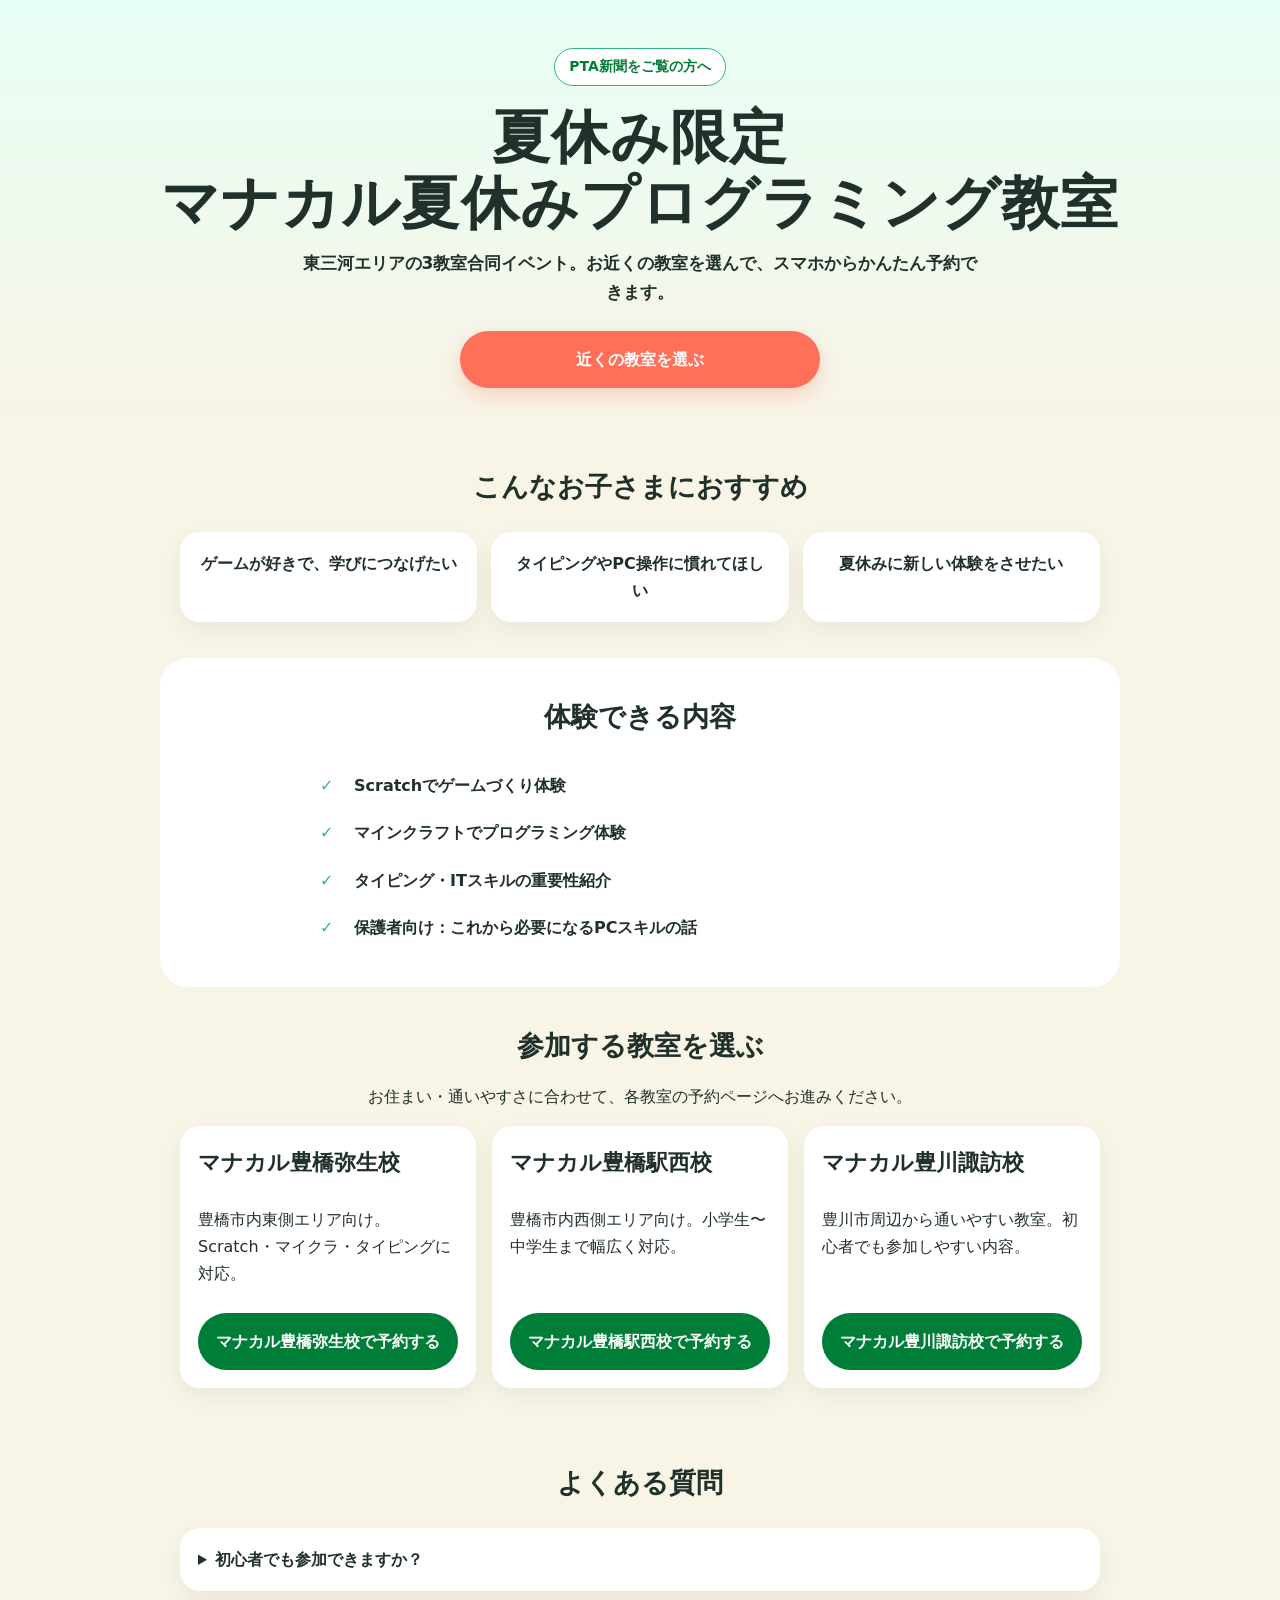
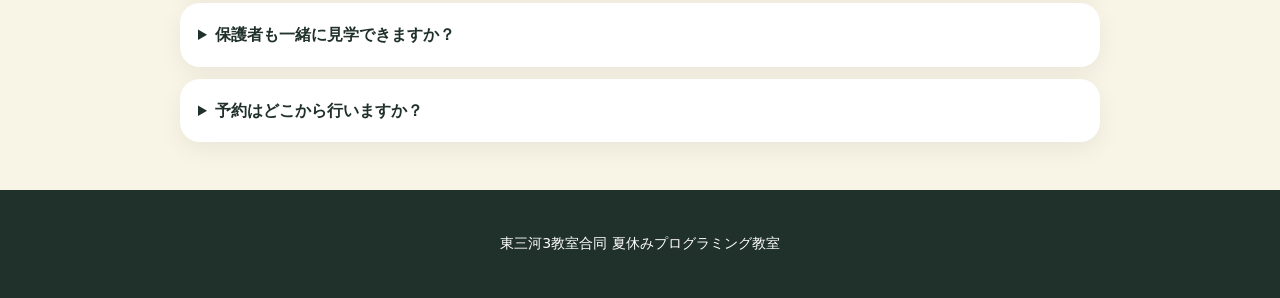
==== index.html @ 7ba41749 "Add files via upload" ====
<!DOCTYPE html>
<html lang="ja">
<head>
  <meta charset="UTF-8" />
  <meta name="viewport" content="width=device-width, initial-scale=1.0" />
  <title>マナカル夏休みプログラミング教室｜東三河3教室合同</title>
  <meta name="description" content="東三河3教室合同の夏休みプログラミング教室。Scratch、マイクラプログラミング、タイピングを親子で体験できます。" />
  <link rel="stylesheet" href="style.css" />
</head>
<body>
  <header class="hero">
    <div class="badge">PTA新聞をご覧の方へ</div>
    <h1>夏休み限定<br>マナカル夏休みプログラミング教室</h1>
    <p class="lead">東三河エリアの3教室合同イベント。お近くの教室を選んで、スマホからかんたん予約できます。</p>
    <a href="#schools" class="main-btn">近くの教室を選ぶ</a>
  </header>

  <main>
    <section class="section">
      <h2>こんなお子さまにおすすめ</h2>
      <div class="cards">
        <div class="card">ゲームが好きで、学びにつなげたい</div>
        <div class="card">タイピングやPC操作に慣れてほしい</div>
        <div class="card">夏休みに新しい体験をさせたい</div>
      </div>
    </section>

    <section class="section accent">
      <h2>体験できる内容</h2>
      <ul class="check-list">
        <li>Scratchでゲームづくり体験</li>
        <li>マインクラフトでプログラミング体験</li>
        <li>タイピング・ITスキルの重要性紹介</li>
        <li>保護者向け：これから必要になるPCスキルの話</li>
      </ul>
    </section>

    <section class="section" id="schools">
      <h2>参加する教室を選ぶ</h2>
      <p class="center">お住まい・通いやすさに合わせて、各教室の予約ページへお進みください。</p>

      <div class="school-list">
        <article class="school">
          <h3>マナカル豊橋弥生校</h3>
          <p>豊橋市内東側エリア向け。Scratch・マイクラ・タイピングに対応。</p>
          <a class="reserve-btn" href="#">マナカル豊橋弥生校で予約する</a>
        </article>

        <article class="school">
          <h3>マナカル豊橋駅西校</h3>
          <p>豊橋市内西側エリア向け。小学生〜中学生まで幅広く対応。</p>
          <a class="reserve-btn" href="#">マナカル豊橋駅西校で予約する</a>
        </article>

        <article class="school">
          <h3>マナカル豊川諏訪校</h3>
          <p>豊川市周辺から通いやすい教室。初心者でも参加しやすい内容。</p>
          <a class="reserve-btn" href="#">マナカル豊川諏訪校で予約する</a>
        </article>
      </div>
    </section>

    <section class="section">
      <h2>よくある質問</h2>
      <details>
        <summary>初心者でも参加できますか？</summary>
        <p>はい。初めてのお子さまでも楽しめる内容にしています。</p>
      </details>
      <details>
        <summary>保護者も一緒に見学できますか？</summary>
        <p>はい。保護者の方にも内容や学習方針をご確認いただけます。</p>
      </details>
      <details>
        <summary>予約はどこから行いますか？</summary>
        <p>上の教室一覧から、参加したい教室の予約ページへお進みください。</p>
      </details>
    </section>
  </main>

  <footer>
    <p>東三河3教室合同 夏休みプログラミング教室</p>
  </footer>
</body>
</html>
---- style.css ----
* {
  box-sizing: border-box;
}

body {
  margin: 0;
  font-family: system-ui, -apple-system, BlinkMacSystemFont, "Noto Sans JP", sans-serif;
  color: #20302b;
  background: #f8f4e6;
  line-height: 1.7;
}

.hero {
  padding: 48px 20px 40px;
  text-align: center;
  background: linear-gradient(180deg, #e7fff5 0%, #f8f4e6 100%);
}

.badge {
  display: inline-block;
  padding: 6px 14px;
  border-radius: 999px;
  background: #ffffff;
  border: 1px solid #38b48b;
  color: #007d37;
  font-weight: 700;
  font-size: 14px;
}

h1 {
  margin: 18px 0 12px;
  font-size: clamp(34px, 9vw, 58px);
  line-height: 1.15;
  letter-spacing: 0.02em;
}

.lead {
  max-width: 680px;
  margin: 0 auto 24px;
  font-size: 17px;
  font-weight: 600;
}

.main-btn,
.reserve-btn {
  display: inline-block;
  width: min(100%, 360px);
  padding: 15px 18px;
  border-radius: 999px;
  text-decoration: none;
  text-align: center;
  font-weight: 800;
}

.main-btn {
  background: #ff6f59;
  color: white;
  box-shadow: 0 8px 20px rgba(255, 111, 89, 0.25);
}

.section {
  padding: 36px 20px;
  max-width: 960px;
  margin: 0 auto;
}

.section h2 {
  text-align: center;
  font-size: 27px;
  margin: 0 0 22px;
}

.cards {
  display: grid;
  gap: 14px;
}

.card,
.school,
details {
  background: white;
  border-radius: 20px;
  padding: 18px;
  box-shadow: 0 8px 24px rgba(0, 0, 0, 0.06);
}

.card {
  font-weight: 700;
  text-align: center;
}

.accent {
  background: white;
  border-radius: 28px;
}

.check-list {
  list-style: none;
  padding: 0;
  margin: 0 auto;
  max-width: 640px;
}

.check-list li {
  padding: 10px 0 10px 34px;
  position: relative;
  font-weight: 700;
}

.check-list li::before {
  content: "✓";
  position: absolute;
  left: 0;
  color: #38b48b;
  font-weight: 900;
}

.center {
  text-align: center;
  margin-top: -8px;
}

.school-list {
  display: grid;
  gap: 16px;
}

.school h3 {
  margin: 0 0 8px;
  font-size: 22px;
}

.reserve-btn {
  margin-top: 10px;
  background: #007d37;
  color: white;
}

details {
  margin-bottom: 12px;
}

summary {
  font-weight: 800;
  cursor: pointer;
}

footer {
  padding: 28px 20px;
  text-align: center;
  background: #20302b;
  color: white;
  font-size: 14px;
}

@media (min-width: 760px) {
  .cards,
  .school-list {
    grid-template-columns: repeat(3, 1fr);
  }

  .school {
    display: flex;
    flex-direction: column;
  }

  .school p {
    flex: 1;
  }
}
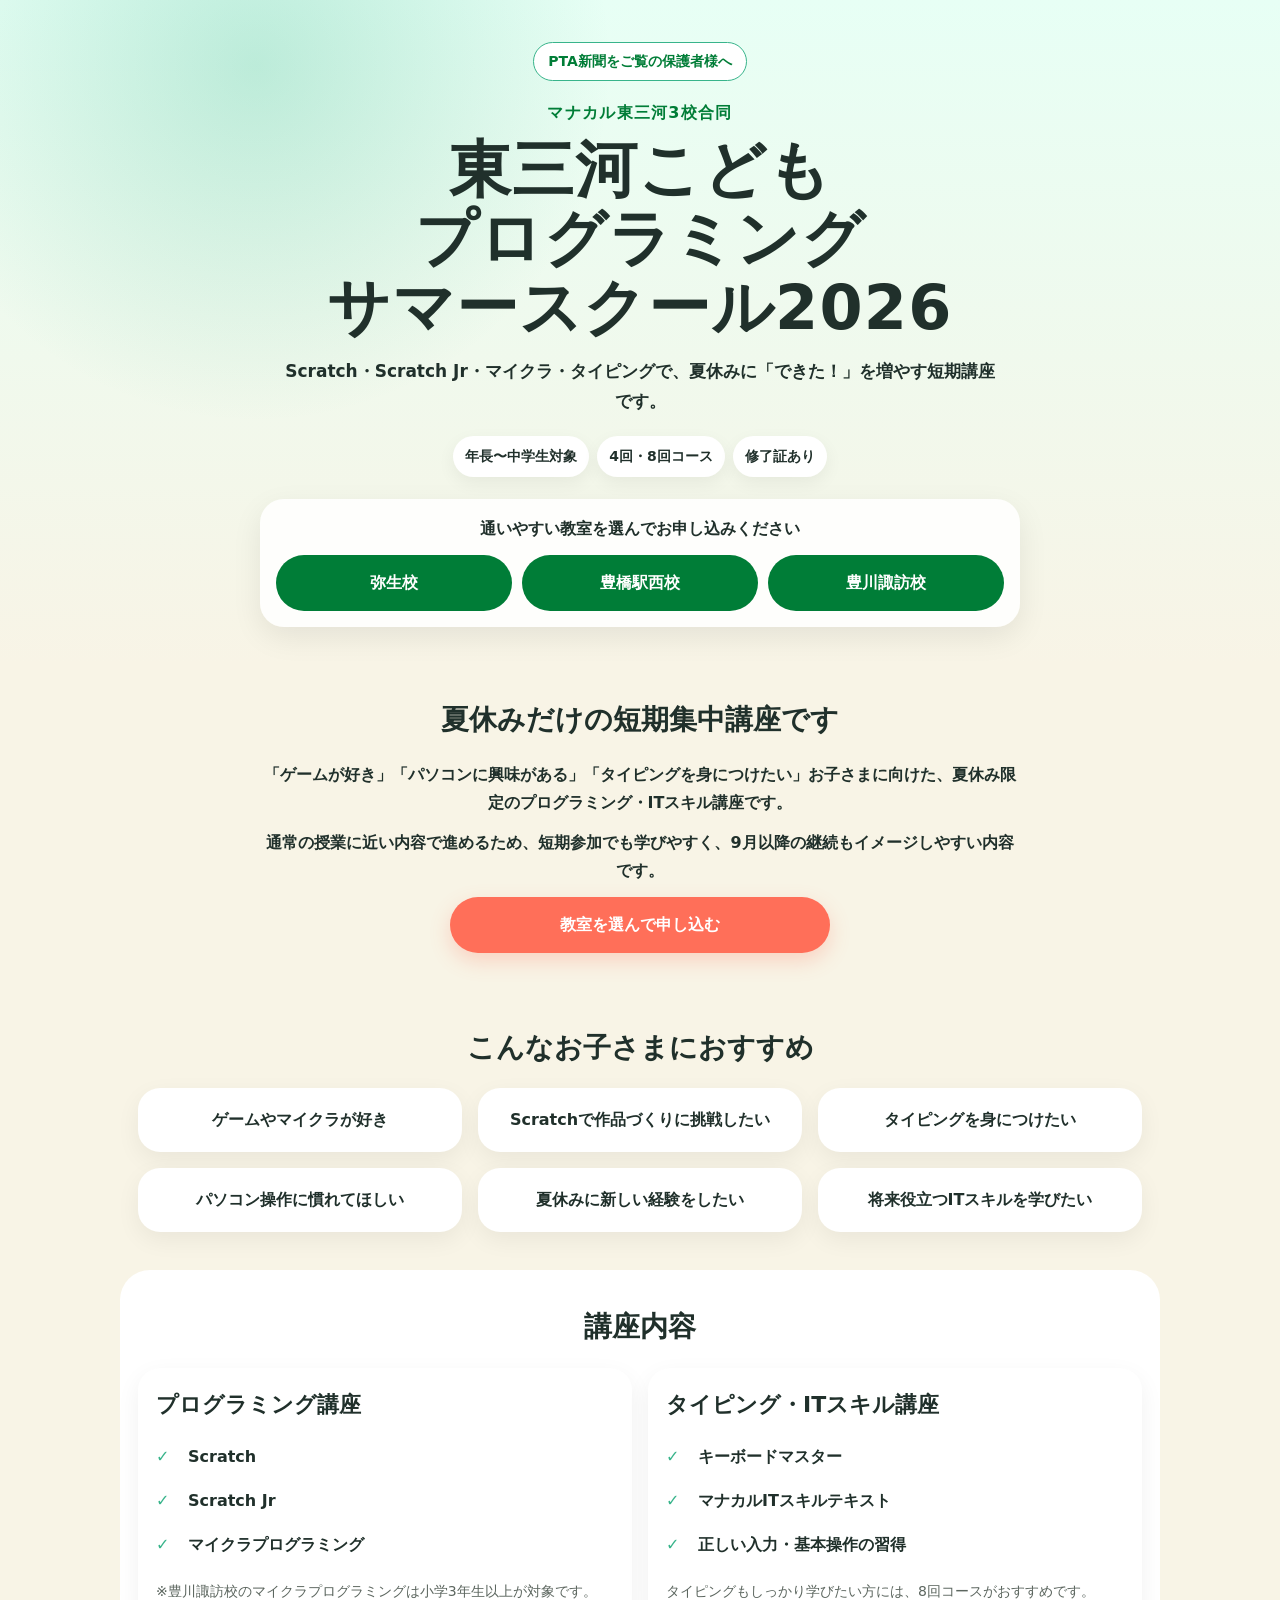
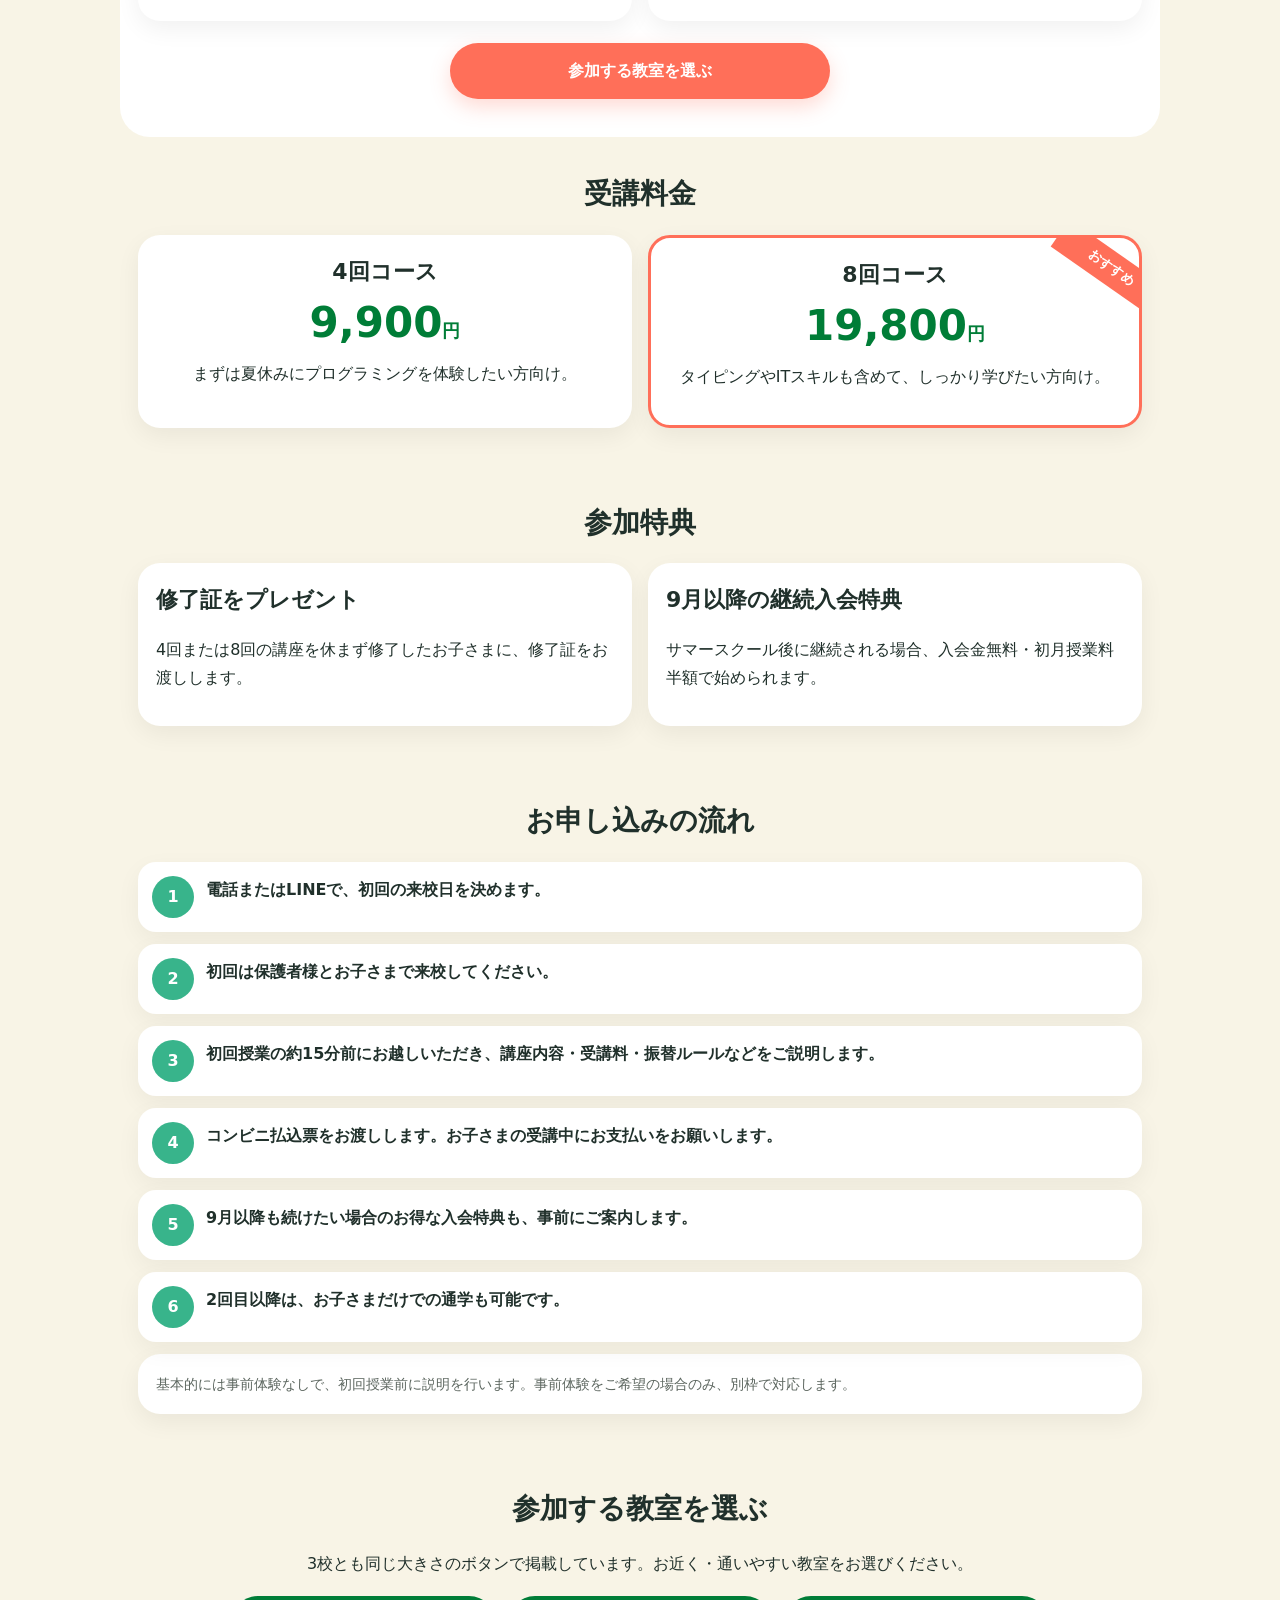
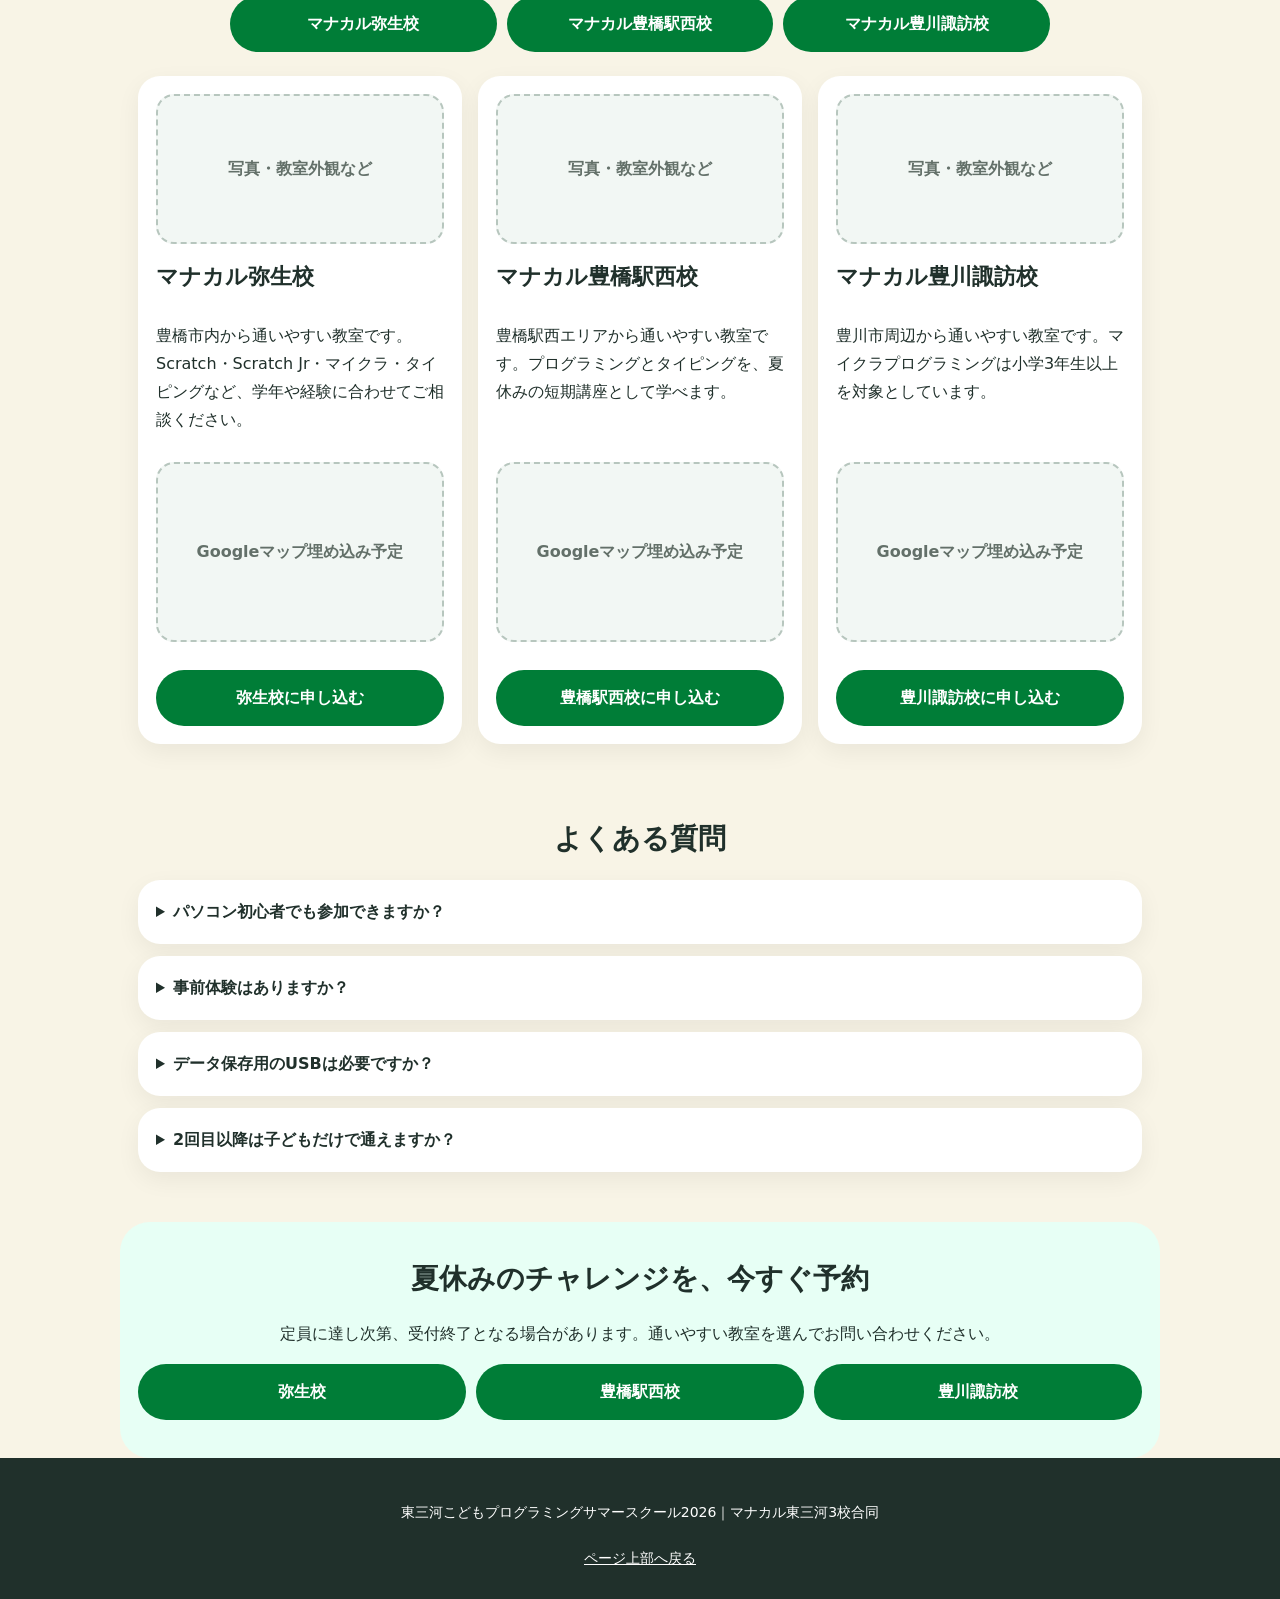
==== commit d698f045: "Add files via upload" ====
--- a/index.html
+++ b/index.html
@@ -3,82 +3,194 @@
 <head>
   <meta charset="UTF-8" />
   <meta name="viewport" content="width=device-width, initial-scale=1.0" />
-  <title>マナカル夏休みプログラミング教室｜東三河3教室合同</title>
-  <meta name="description" content="東三河3教室合同の夏休みプログラミング教室。Scratch、マイクラプログラミング、タイピングを親子で体験できます。" />
+  <title>東三河こどもプログラミングサマースクール2026｜マナカル3校合同</title>
+  <meta name="description" content="マナカル東三河3校合同の夏休み限定講座。Scratch、Scratch Jr、マイクラプログラミング、タイピング・ITスキルを学べます。4回9,900円、8回19,800円。" />
   <link rel="stylesheet" href="style.css" />
 </head>
 <body>
-  <header class="hero">
-    <div class="badge">PTA新聞をご覧の方へ</div>
-    <h1>夏休み限定<br>マナカル夏休みプログラミング教室</h1>
-    <p class="lead">東三河エリアの3教室合同イベント。お近くの教室を選んで、スマホからかんたん予約できます。</p>
-    <a href="#schools" class="main-btn">近くの教室を選ぶ</a>
+  <header class="hero" id="top">
+    <div class="badge">PTA新聞をご覧の保護者様へ</div>
+    <p class="eyebrow">マナカル東三河3校合同</p>
+    <h1>東三河こども<br>プログラミング<br>サマースクール2026</h1>
+    <p class="lead">Scratch・Scratch Jr・マイクラ・タイピングで、夏休みに「できた！」を増やす短期講座です。</p>
+    <div class="hero-points">
+      <span>年長〜中学生対象</span>
+      <span>4回・8回コース</span>
+      <span>修了証あり</span>
+    </div>
+
+    <div class="cta-box">
+      <p class="cta-title">通いやすい教室を選んでお申し込みください</p>
+      <div class="quick-links" aria-label="教室選択">
+        <a href="#yayoi">弥生校</a>
+        <a href="#ekinishi">豊橋駅西校</a>
+        <a href="#toyokawa">豊川諏訪校</a>
+      </div>
+    </div>
   </header>
 
   <main>
+    <section class="section intro">
+      <h2>夏休みだけの短期集中講座です</h2>
+      <p>「ゲームが好き」「パソコンに興味がある」「タイピングを身につけたい」お子さまに向けた、夏休み限定のプログラミング・ITスキル講座です。</p>
+      <p>通常の授業に近い内容で進めるため、短期参加でも学びやすく、9月以降の継続もイメージしやすい内容です。</p>
+      <a href="#schools" class="main-btn">教室を選んで申し込む</a>
+    </section>
+
     <section class="section">
       <h2>こんなお子さまにおすすめ</h2>
       <div class="cards">
-        <div class="card">ゲームが好きで、学びにつなげたい</div>
-        <div class="card">タイピングやPC操作に慣れてほしい</div>
-        <div class="card">夏休みに新しい体験をさせたい</div>
+        <div class="card">ゲームやマイクラが好き</div>
+        <div class="card">Scratchで作品づくりに挑戦したい</div>
+        <div class="card">タイピングを身につけたい</div>
+        <div class="card">パソコン操作に慣れてほしい</div>
+        <div class="card">夏休みに新しい経験をしたい</div>
+        <div class="card">将来役立つITスキルを学びたい</div>
       </div>
     </section>
 
     <section class="section accent">
-      <h2>体験できる内容</h2>
-      <ul class="check-list">
-        <li>Scratchでゲームづくり体験</li>
-        <li>マインクラフトでプログラミング体験</li>
-        <li>タイピング・ITスキルの重要性紹介</li>
-        <li>保護者向け：これから必要になるPCスキルの話</li>
-      </ul>
+      <h2>講座内容</h2>
+      <div class="course-grid">
+        <article class="course">
+          <h3>プログラミング講座</h3>
+          <ul class="check-list">
+            <li>Scratch</li>
+            <li>Scratch Jr</li>
+            <li>マイクラプログラミング</li>
+          </ul>
+          <p class="note">※豊川諏訪校のマイクラプログラミングは小学3年生以上が対象です。</p>
+        </article>
+        <article class="course">
+          <h3>タイピング・ITスキル講座</h3>
+          <ul class="check-list">
+            <li>キーボードマスター</li>
+            <li>マナカルITスキルテキスト</li>
+            <li>正しい入力・基本操作の習得</li>
+          </ul>
+          <p class="note">タイピングもしっかり学びたい方には、8回コースがおすすめです。</p>
+        </article>
+      </div>
+      <div class="center-action">
+        <a href="#schools" class="main-btn">参加する教室を選ぶ</a>
+      </div>
+    </section>
+
+    <section class="section">
+      <h2>受講料金</h2>
+      <div class="price-grid">
+        <article class="price-card">
+          <h3>4回コース</h3>
+          <p class="price">9,900<span>円</span></p>
+          <p>まずは夏休みにプログラミングを体験したい方向け。</p>
+        </article>
+        <article class="price-card recommended">
+          <div class="ribbon">おすすめ</div>
+          <h3>8回コース</h3>
+          <p class="price">19,800<span>円</span></p>
+          <p>タイピングやITスキルも含めて、しっかり学びたい方向け。</p>
+        </article>
+      </div>
+    </section>
+
+    <section class="section benefit">
+      <h2>参加特典</h2>
+      <div class="benefit-list">
+        <article>
+          <h3>修了証をプレゼント</h3>
+          <p>4回または8回の講座を休まず修了したお子さまに、修了証をお渡しします。</p>
+        </article>
+        <article>
+          <h3>9月以降の継続入会特典</h3>
+          <p>サマースクール後に継続される場合、入会金無料・初月授業料半額で始められます。</p>
+        </article>
+      </div>
+    </section>
+
+    <section class="section flow">
+      <h2>お申し込みの流れ</h2>
+      <ol class="flow-list">
+        <li><span>1</span><p>電話またはLINEで、初回の来校日を決めます。</p></li>
+        <li><span>2</span><p>初回は保護者様とお子さまで来校してください。</p></li>
+        <li><span>3</span><p>初回授業の約15分前にお越しいただき、講座内容・受講料・振替ルールなどをご説明します。</p></li>
+        <li><span>4</span><p>コンビニ払込票をお渡しします。お子さまの受講中にお支払いをお願いします。</p></li>
+        <li><span>5</span><p>9月以降も続けたい場合のお得な入会特典も、事前にご案内します。</p></li>
+        <li><span>6</span><p>2回目以降は、お子さまだけでの通学も可能です。</p></li>
+      </ol>
+      <p class="note box-note">基本的には事前体験なしで、初回授業前に説明を行います。事前体験をご希望の場合のみ、別枠で対応します。</p>
     </section>
 
     <section class="section" id="schools">
       <h2>参加する教室を選ぶ</h2>
-      <p class="center">お住まい・通いやすさに合わせて、各教室の予約ページへお進みください。</p>
+      <p class="center">3校とも同じ大きさのボタンで掲載しています。お近く・通いやすい教室をお選びください。</p>
+
+      <div class="school-nav">
+        <a href="#yayoi">マナカル弥生校</a>
+        <a href="#ekinishi">マナカル豊橋駅西校</a>
+        <a href="#toyokawa">マナカル豊川諏訪校</a>
+      </div>
 
       <div class="school-list">
-        <article class="school">
-          <h3>マナカル豊橋弥生校</h3>
-          <p>豊橋市内東側エリア向け。Scratch・マイクラ・タイピングに対応。</p>
-          <a class="reserve-btn" href="#">マナカル豊橋弥生校で予約する</a>
+        <article class="school" id="yayoi">
+          <div class="school-photo">写真・教室外観など</div>
+          <h3>マナカル弥生校</h3>
+          <p>豊橋市内から通いやすい教室です。Scratch・Scratch Jr・マイクラ・タイピングなど、学年や経験に合わせてご相談ください。</p>
+          <div class="map-placeholder">Googleマップ埋め込み予定</div>
+          <a class="reserve-btn" href="#">弥生校に申し込む</a>
         </article>
 
-        <article class="school">
+        <article class="school" id="ekinishi">
+          <div class="school-photo">写真・教室外観など</div>
           <h3>マナカル豊橋駅西校</h3>
-          <p>豊橋市内西側エリア向け。小学生〜中学生まで幅広く対応。</p>
-          <a class="reserve-btn" href="#">マナカル豊橋駅西校で予約する</a>
+          <p>豊橋駅西エリアから通いやすい教室です。プログラミングとタイピングを、夏休みの短期講座として学べます。</p>
+          <div class="map-placeholder">Googleマップ埋め込み予定</div>
+          <a class="reserve-btn" href="#">豊橋駅西校に申し込む</a>
         </article>
 
-        <article class="school">
+        <article class="school" id="toyokawa">
+          <div class="school-photo">写真・教室外観など</div>
           <h3>マナカル豊川諏訪校</h3>
-          <p>豊川市周辺から通いやすい教室。初心者でも参加しやすい内容。</p>
-          <a class="reserve-btn" href="#">マナカル豊川諏訪校で予約する</a>
+          <p>豊川市周辺から通いやすい教室です。マイクラプログラミングは小学3年生以上を対象としています。</p>
+          <div class="map-placeholder">Googleマップ埋め込み予定</div>
+          <a class="reserve-btn" href="#">豊川諏訪校に申し込む</a>
         </article>
       </div>
     </section>
 
-    <section class="section">
+    <section class="section faq">
       <h2>よくある質問</h2>
       <details>
-        <summary>初心者でも参加できますか？</summary>
-        <p>はい。初めてのお子さまでも楽しめる内容にしています。</p>
+        <summary>パソコン初心者でも参加できますか？</summary>
+        <p>はい。初めてのお子さまでも、年齢や経験に合わせて進めます。</p>
       </details>
       <details>
-        <summary>保護者も一緒に見学できますか？</summary>
-        <p>はい。保護者の方にも内容や学習方針をご確認いただけます。</p>
+        <summary>事前体験はありますか？</summary>
+        <p>基本的には事前体験なしで、初回授業前に保護者様へ内容をご説明します。事前体験をご希望の場合は、各教室へご相談ください。</p>
       </details>
       <details>
-        <summary>予約はどこから行いますか？</summary>
-        <p>上の教室一覧から、参加したい教室の予約ページへお進みください。</p>
+        <summary>データ保存用のUSBは必要ですか？</summary>
+        <p>サマースクール中は教室のクラウドにデータを保存するため、USBのご用意は不要です。正式入会後はUSBをご用意いただきます。</p>
       </details>
+      <details>
+        <summary>2回目以降は子どもだけで通えますか？</summary>
+        <p>はい。初回説明後、2回目以降はお子さまだけでの通学も可能です。</p>
+      </details>
+    </section>
+
+    <section class="section final-cta">
+      <h2>夏休みのチャレンジを、今すぐ予約</h2>
+      <p>定員に達し次第、受付終了となる場合があります。通いやすい教室を選んでお問い合わせください。</p>
+      <div class="quick-links">
+        <a href="#yayoi">弥生校</a>
+        <a href="#ekinishi">豊橋駅西校</a>
+        <a href="#toyokawa">豊川諏訪校</a>
+      </div>
     </section>
   </main>
 
   <footer>
-    <p>東三河3教室合同 夏休みプログラミング教室</p>
+    <p>東三河こどもプログラミングサマースクール2026｜マナカル東三河3校合同</p>
+    <a href="#top">ページ上部へ戻る</a>
   </footer>
 </body>
 </html>
--- a/style.css
+++ b/style.css
@@ -1,5 +1,9 @@
 * {
   box-sizing: border-box;
+}
+
+html {
+  scroll-behavior: smooth;
 }
 
 body {
@@ -7,13 +11,19 @@
   font-family: system-ui, -apple-system, BlinkMacSystemFont, "Noto Sans JP", sans-serif;
   color: #20302b;
   background: #f8f4e6;
-  line-height: 1.7;
+  line-height: 1.75;
+}
+
+a {
+  color: inherit;
 }
 
 .hero {
-  padding: 48px 20px 40px;
-  text-align: center;
-  background: linear-gradient(180deg, #e7fff5 0%, #f8f4e6 100%);
+  padding: 42px 18px 36px;
+  text-align: center;
+  background:
+    radial-gradient(circle at 20% 10%, rgba(56,180,139,.25), transparent 30%),
+    linear-gradient(180deg, #e7fff5 0%, #f8f4e6 100%);
 }
 
 .badge {
@@ -23,88 +33,174 @@
   background: #ffffff;
   border: 1px solid #38b48b;
   color: #007d37;
+  font-weight: 800;
+  font-size: 14px;
+}
+
+.eyebrow {
+  margin: 18px 0 6px;
+  color: #007d37;
+  font-weight: 800;
+  letter-spacing: .08em;
+}
+
+h1 {
+  margin: 8px 0 14px;
+  font-size: clamp(34px, 9vw, 62px);
+  line-height: 1.12;
+  letter-spacing: 0.02em;
+}
+
+.lead {
+  max-width: 720px;
+  margin: 0 auto 20px;
+  font-size: 17px;
   font-weight: 700;
+}
+
+.hero-points {
+  display: flex;
+  gap: 8px;
+  justify-content: center;
+  flex-wrap: wrap;
+  margin: 18px auto 22px;
+}
+
+.hero-points span {
+  background: #fff;
+  border-radius: 999px;
+  padding: 8px 12px;
+  font-weight: 800;
   font-size: 14px;
-}
-
-h1 {
-  margin: 18px 0 12px;
-  font-size: clamp(34px, 9vw, 58px);
-  line-height: 1.15;
-  letter-spacing: 0.02em;
-}
-
-.lead {
-  max-width: 680px;
-  margin: 0 auto 24px;
-  font-size: 17px;
-  font-weight: 600;
-}
-
+  box-shadow: 0 6px 18px rgba(0,0,0,.06);
+}
+
+.cta-box {
+  max-width: 760px;
+  margin: 0 auto;
+  padding: 16px;
+  background: rgba(255,255,255,.88);
+  border-radius: 24px;
+  box-shadow: 0 10px 30px rgba(0,0,0,.08);
+}
+
+.cta-title {
+  margin: 0 0 12px;
+  font-weight: 900;
+}
+
+.quick-links,
+.school-nav {
+  display: grid;
+  gap: 10px;
+  grid-template-columns: 1fr;
+}
+
+.quick-links a,
+.school-nav a,
 .main-btn,
 .reserve-btn {
   display: inline-block;
-  width: min(100%, 360px);
-  padding: 15px 18px;
+  padding: 14px 16px;
   border-radius: 999px;
   text-decoration: none;
   text-align: center;
-  font-weight: 800;
+  font-weight: 900;
+}
+
+.quick-links a,
+.school-nav a {
+  background: #007d37;
+  color: white;
 }
 
 .main-btn {
+  width: min(100%, 380px);
   background: #ff6f59;
   color: white;
   box-shadow: 0 8px 20px rgba(255, 111, 89, 0.25);
 }
 
+.reserve-btn {
+  width: 100%;
+  margin-top: 14px;
+  background: #007d37;
+  color: white;
+}
+
 .section {
-  padding: 36px 20px;
-  max-width: 960px;
+  padding: 38px 18px;
+  max-width: 1040px;
   margin: 0 auto;
 }
 
 .section h2 {
   text-align: center;
-  font-size: 27px;
+  font-size: 28px;
+  line-height: 1.35;
   margin: 0 0 22px;
 }
 
-.cards {
-  display: grid;
-  gap: 14px;
+.intro {
+  text-align: center;
+}
+
+.intro p {
+  max-width: 760px;
+  margin: 0 auto 12px;
+  font-weight: 600;
+}
+
+.cards,
+.course-grid,
+.price-grid,
+.benefit-list,
+.school-list {
+  display: grid;
+  gap: 16px;
 }
 
 .card,
+.course,
+.price-card,
+.benefit-list article,
 .school,
-details {
+details,
+.box-note {
   background: white;
-  border-radius: 20px;
+  border-radius: 22px;
   padding: 18px;
   box-shadow: 0 8px 24px rgba(0, 0, 0, 0.06);
 }
 
 .card {
-  font-weight: 700;
+  font-weight: 800;
   text-align: center;
 }
 
 .accent {
   background: white;
-  border-radius: 28px;
+  border-radius: 30px;
+}
+
+.course h3,
+.price-card h3,
+.benefit-list h3,
+.school h3 {
+  margin: 0 0 10px;
+  font-size: 22px;
 }
 
 .check-list {
   list-style: none;
   padding: 0;
-  margin: 0 auto;
-  max-width: 640px;
+  margin: 0;
 }
 
 .check-list li {
-  padding: 10px 0 10px 34px;
+  padding: 8px 0 8px 32px;
   position: relative;
-  font-weight: 700;
+  font-weight: 800;
 }
 
 .check-list li::before {
@@ -115,25 +211,116 @@
   font-weight: 900;
 }
 
-.center {
-  text-align: center;
-  margin-top: -8px;
-}
-
-.school-list {
-  display: grid;
-  gap: 16px;
-}
-
-.school h3 {
-  margin: 0 0 8px;
-  font-size: 22px;
-}
-
-.reserve-btn {
-  margin-top: 10px;
-  background: #007d37;
-  color: white;
+.note {
+  color: #5c665f;
+  font-size: 14px;
+  margin: 12px 0 0;
+}
+
+.center,
+.center-action {
+  text-align: center;
+}
+
+.center-action {
+  margin-top: 22px;
+}
+
+.price-card {
+  text-align: center;
+  position: relative;
+  overflow: hidden;
+}
+
+.price {
+  margin: 8px 0;
+  color: #007d37;
+  font-size: 42px;
+  font-weight: 900;
+  line-height: 1;
+}
+
+.price span {
+  font-size: 18px;
+}
+
+.recommended {
+  border: 3px solid #ff6f59;
+}
+
+.ribbon {
+  position: absolute;
+  top: 14px;
+  right: -34px;
+  transform: rotate(35deg);
+  background: #ff6f59;
+  color: white;
+  font-weight: 900;
+  padding: 5px 36px;
+  font-size: 13px;
+}
+
+.flow-list {
+  list-style: none;
+  margin: 0;
+  padding: 0;
+  display: grid;
+  gap: 12px;
+}
+
+.flow-list li {
+  display: grid;
+  grid-template-columns: 42px 1fr;
+  gap: 12px;
+  align-items: start;
+  background: #fff;
+  border-radius: 18px;
+  padding: 14px;
+  box-shadow: 0 8px 24px rgba(0, 0, 0, 0.05);
+}
+
+.flow-list span {
+  display: grid;
+  place-items: center;
+  width: 42px;
+  height: 42px;
+  border-radius: 50%;
+  background: #38b48b;
+  color: white;
+  font-weight: 900;
+}
+
+.flow-list p {
+  margin: 0;
+  font-weight: 700;
+}
+
+.school-nav {
+  margin: 18px auto 24px;
+  max-width: 820px;
+}
+
+.school {
+  scroll-margin-top: 16px;
+}
+
+.school-photo,
+.map-placeholder {
+  display: grid;
+  place-items: center;
+  min-height: 150px;
+  border: 2px dashed #b7c6be;
+  border-radius: 18px;
+  background: #f2f7f4;
+  color: #637069;
+  font-weight: 800;
+  text-align: center;
+  margin-bottom: 14px;
+}
+
+.map-placeholder {
+  min-height: 180px;
+  margin-top: 12px;
 }
 
 details {
@@ -141,8 +328,14 @@
 }
 
 summary {
-  font-weight: 800;
+  font-weight: 900;
   cursor: pointer;
+}
+
+.final-cta {
+  text-align: center;
+  background: #e7fff5;
+  border-radius: 30px;
 }
 
 footer {
@@ -153,8 +346,28 @@
   font-size: 14px;
 }
 
-@media (min-width: 760px) {
-  .cards,
+footer a {
+  display: inline-block;
+  margin-top: 8px;
+  color: #fff;
+}
+
+@media (min-width: 720px) {
+  .quick-links,
+  .school-nav {
+    grid-template-columns: repeat(3, 1fr);
+  }
+
+  .cards {
+    grid-template-columns: repeat(3, 1fr);
+  }
+
+  .course-grid,
+  .price-grid,
+  .benefit-list {
+    grid-template-columns: repeat(2, 1fr);
+  }
+
   .school-list {
     grid-template-columns: repeat(3, 1fr);
   }
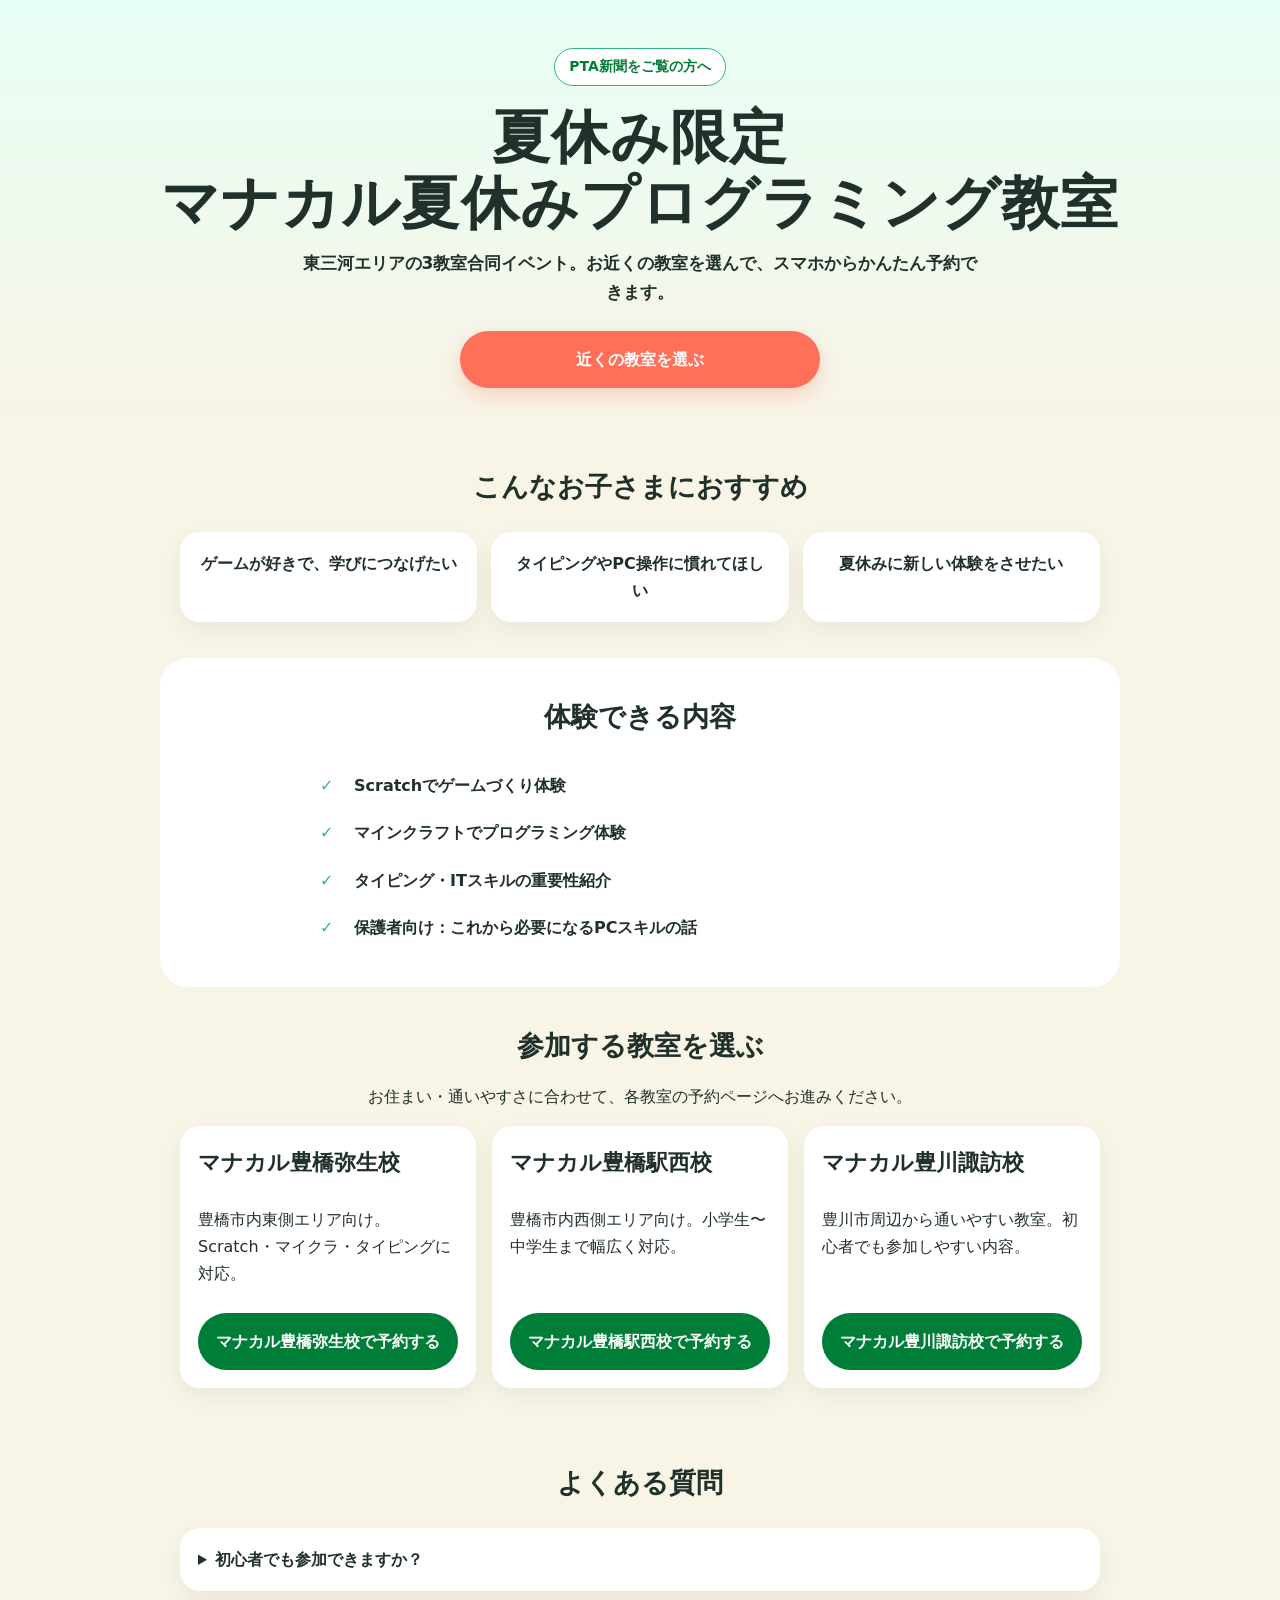
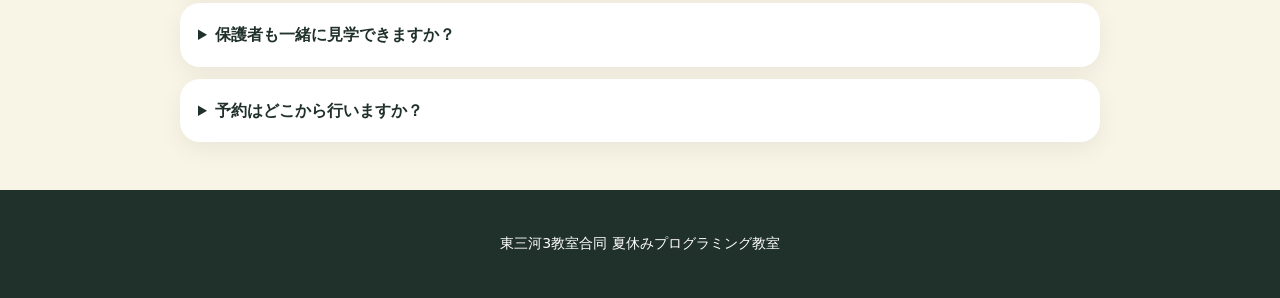
==== commit b10f2c92: "base_page" ====
--- a/index.html
+++ b/index.html
@@ -3,194 +3,82 @@
 <head>
   <meta charset="UTF-8" />
   <meta name="viewport" content="width=device-width, initial-scale=1.0" />
-  <title>東三河こどもプログラミングサマースクール2026｜マナカル3校合同</title>
-  <meta name="description" content="マナカル東三河3校合同の夏休み限定講座。Scratch、Scratch Jr、マイクラプログラミング、タイピング・ITスキルを学べます。4回9,900円、8回19,800円。" />
+  <title>マナカル夏休みプログラミング教室｜東三河3教室合同</title>
+  <meta name="description" content="東三河3教室合同の夏休みプログラミング教室。Scratch、マイクラプログラミング、タイピングを親子で体験できます。" />
   <link rel="stylesheet" href="style.css" />
 </head>
 <body>
-  <header class="hero" id="top">
-    <div class="badge">PTA新聞をご覧の保護者様へ</div>
-    <p class="eyebrow">マナカル東三河3校合同</p>
-    <h1>東三河こども<br>プログラミング<br>サマースクール2026</h1>
-    <p class="lead">Scratch・Scratch Jr・マイクラ・タイピングで、夏休みに「できた！」を増やす短期講座です。</p>
-    <div class="hero-points">
-      <span>年長〜中学生対象</span>
-      <span>4回・8回コース</span>
-      <span>修了証あり</span>
-    </div>
-
-    <div class="cta-box">
-      <p class="cta-title">通いやすい教室を選んでお申し込みください</p>
-      <div class="quick-links" aria-label="教室選択">
-        <a href="#yayoi">弥生校</a>
-        <a href="#ekinishi">豊橋駅西校</a>
-        <a href="#toyokawa">豊川諏訪校</a>
-      </div>
-    </div>
+  <header class="hero">
+    <div class="badge">PTA新聞をご覧の方へ</div>
+    <h1>夏休み限定<br>マナカル夏休みプログラミング教室</h1>
+    <p class="lead">東三河エリアの3教室合同イベント。お近くの教室を選んで、スマホからかんたん予約できます。</p>
+    <a href="#schools" class="main-btn">近くの教室を選ぶ</a>
   </header>
 
   <main>
-    <section class="section intro">
-      <h2>夏休みだけの短期集中講座です</h2>
-      <p>「ゲームが好き」「パソコンに興味がある」「タイピングを身につけたい」お子さまに向けた、夏休み限定のプログラミング・ITスキル講座です。</p>
-      <p>通常の授業に近い内容で進めるため、短期参加でも学びやすく、9月以降の継続もイメージしやすい内容です。</p>
-      <a href="#schools" class="main-btn">教室を選んで申し込む</a>
-    </section>
-
     <section class="section">
       <h2>こんなお子さまにおすすめ</h2>
       <div class="cards">
-        <div class="card">ゲームやマイクラが好き</div>
-        <div class="card">Scratchで作品づくりに挑戦したい</div>
-        <div class="card">タイピングを身につけたい</div>
-        <div class="card">パソコン操作に慣れてほしい</div>
-        <div class="card">夏休みに新しい経験をしたい</div>
-        <div class="card">将来役立つITスキルを学びたい</div>
+        <div class="card">ゲームが好きで、学びにつなげたい</div>
+        <div class="card">タイピングやPC操作に慣れてほしい</div>
+        <div class="card">夏休みに新しい体験をさせたい</div>
       </div>
     </section>
 
     <section class="section accent">
-      <h2>講座内容</h2>
-      <div class="course-grid">
-        <article class="course">
-          <h3>プログラミング講座</h3>
-          <ul class="check-list">
-            <li>Scratch</li>
-            <li>Scratch Jr</li>
-            <li>マイクラプログラミング</li>
-          </ul>
-          <p class="note">※豊川諏訪校のマイクラプログラミングは小学3年生以上が対象です。</p>
+      <h2>体験できる内容</h2>
+      <ul class="check-list">
+        <li>Scratchでゲームづくり体験</li>
+        <li>マインクラフトでプログラミング体験</li>
+        <li>タイピング・ITスキルの重要性紹介</li>
+        <li>保護者向け：これから必要になるPCスキルの話</li>
+      </ul>
+    </section>
+
+    <section class="section" id="schools">
+      <h2>参加する教室を選ぶ</h2>
+      <p class="center">お住まい・通いやすさに合わせて、各教室の予約ページへお進みください。</p>
+
+      <div class="school-list">
+        <article class="school">
+          <h3>マナカル豊橋弥生校</h3>
+          <p>豊橋市内東側エリア向け。Scratch・マイクラ・タイピングに対応。</p>
+          <a class="reserve-btn" href="#">マナカル豊橋弥生校で予約する</a>
         </article>
-        <article class="course">
-          <h3>タイピング・ITスキル講座</h3>
-          <ul class="check-list">
-            <li>キーボードマスター</li>
-            <li>マナカルITスキルテキスト</li>
-            <li>正しい入力・基本操作の習得</li>
-          </ul>
-          <p class="note">タイピングもしっかり学びたい方には、8回コースがおすすめです。</p>
+
+        <article class="school">
+          <h3>マナカル豊橋駅西校</h3>
+          <p>豊橋市内西側エリア向け。小学生〜中学生まで幅広く対応。</p>
+          <a class="reserve-btn" href="#">マナカル豊橋駅西校で予約する</a>
         </article>
-      </div>
-      <div class="center-action">
-        <a href="#schools" class="main-btn">参加する教室を選ぶ</a>
+
+        <article class="school">
+          <h3>マナカル豊川諏訪校</h3>
+          <p>豊川市周辺から通いやすい教室。初心者でも参加しやすい内容。</p>
+          <a class="reserve-btn" href="#">マナカル豊川諏訪校で予約する</a>
+        </article>
       </div>
     </section>
 
     <section class="section">
-      <h2>受講料金</h2>
-      <div class="price-grid">
-        <article class="price-card">
-          <h3>4回コース</h3>
-          <p class="price">9,900<span>円</span></p>
-          <p>まずは夏休みにプログラミングを体験したい方向け。</p>
-        </article>
-        <article class="price-card recommended">
-          <div class="ribbon">おすすめ</div>
-          <h3>8回コース</h3>
-          <p class="price">19,800<span>円</span></p>
-          <p>タイピングやITスキルも含めて、しっかり学びたい方向け。</p>
-        </article>
-      </div>
-    </section>
-
-    <section class="section benefit">
-      <h2>参加特典</h2>
-      <div class="benefit-list">
-        <article>
-          <h3>修了証をプレゼント</h3>
-          <p>4回または8回の講座を休まず修了したお子さまに、修了証をお渡しします。</p>
-        </article>
-        <article>
-          <h3>9月以降の継続入会特典</h3>
-          <p>サマースクール後に継続される場合、入会金無料・初月授業料半額で始められます。</p>
-        </article>
-      </div>
-    </section>
-
-    <section class="section flow">
-      <h2>お申し込みの流れ</h2>
-      <ol class="flow-list">
-        <li><span>1</span><p>電話またはLINEで、初回の来校日を決めます。</p></li>
-        <li><span>2</span><p>初回は保護者様とお子さまで来校してください。</p></li>
-        <li><span>3</span><p>初回授業の約15分前にお越しいただき、講座内容・受講料・振替ルールなどをご説明します。</p></li>
-        <li><span>4</span><p>コンビニ払込票をお渡しします。お子さまの受講中にお支払いをお願いします。</p></li>
-        <li><span>5</span><p>9月以降も続けたい場合のお得な入会特典も、事前にご案内します。</p></li>
-        <li><span>6</span><p>2回目以降は、お子さまだけでの通学も可能です。</p></li>
-      </ol>
-      <p class="note box-note">基本的には事前体験なしで、初回授業前に説明を行います。事前体験をご希望の場合のみ、別枠で対応します。</p>
-    </section>
-
-    <section class="section" id="schools">
-      <h2>参加する教室を選ぶ</h2>
-      <p class="center">3校とも同じ大きさのボタンで掲載しています。お近く・通いやすい教室をお選びください。</p>
-
-      <div class="school-nav">
-        <a href="#yayoi">マナカル弥生校</a>
-        <a href="#ekinishi">マナカル豊橋駅西校</a>
-        <a href="#toyokawa">マナカル豊川諏訪校</a>
-      </div>
-
-      <div class="school-list">
-        <article class="school" id="yayoi">
-          <div class="school-photo">写真・教室外観など</div>
-          <h3>マナカル弥生校</h3>
-          <p>豊橋市内から通いやすい教室です。Scratch・Scratch Jr・マイクラ・タイピングなど、学年や経験に合わせてご相談ください。</p>
-          <div class="map-placeholder">Googleマップ埋め込み予定</div>
-          <a class="reserve-btn" href="#">弥生校に申し込む</a>
-        </article>
-
-        <article class="school" id="ekinishi">
-          <div class="school-photo">写真・教室外観など</div>
-          <h3>マナカル豊橋駅西校</h3>
-          <p>豊橋駅西エリアから通いやすい教室です。プログラミングとタイピングを、夏休みの短期講座として学べます。</p>
-          <div class="map-placeholder">Googleマップ埋め込み予定</div>
-          <a class="reserve-btn" href="#">豊橋駅西校に申し込む</a>
-        </article>
-
-        <article class="school" id="toyokawa">
-          <div class="school-photo">写真・教室外観など</div>
-          <h3>マナカル豊川諏訪校</h3>
-          <p>豊川市周辺から通いやすい教室です。マイクラプログラミングは小学3年生以上を対象としています。</p>
-          <div class="map-placeholder">Googleマップ埋め込み予定</div>
-          <a class="reserve-btn" href="#">豊川諏訪校に申し込む</a>
-        </article>
-      </div>
-    </section>
-
-    <section class="section faq">
       <h2>よくある質問</h2>
       <details>
-        <summary>パソコン初心者でも参加できますか？</summary>
-        <p>はい。初めてのお子さまでも、年齢や経験に合わせて進めます。</p>
+        <summary>初心者でも参加できますか？</summary>
+        <p>はい。初めてのお子さまでも楽しめる内容にしています。</p>
       </details>
       <details>
-        <summary>事前体験はありますか？</summary>
-        <p>基本的には事前体験なしで、初回授業前に保護者様へ内容をご説明します。事前体験をご希望の場合は、各教室へご相談ください。</p>
+        <summary>保護者も一緒に見学できますか？</summary>
+        <p>はい。保護者の方にも内容や学習方針をご確認いただけます。</p>
       </details>
       <details>
-        <summary>データ保存用のUSBは必要ですか？</summary>
-        <p>サマースクール中は教室のクラウドにデータを保存するため、USBのご用意は不要です。正式入会後はUSBをご用意いただきます。</p>
+        <summary>予約はどこから行いますか？</summary>
+        <p>上の教室一覧から、参加したい教室の予約ページへお進みください。</p>
       </details>
-      <details>
-        <summary>2回目以降は子どもだけで通えますか？</summary>
-        <p>はい。初回説明後、2回目以降はお子さまだけでの通学も可能です。</p>
-      </details>
-    </section>
-
-    <section class="section final-cta">
-      <h2>夏休みのチャレンジを、今すぐ予約</h2>
-      <p>定員に達し次第、受付終了となる場合があります。通いやすい教室を選んでお問い合わせください。</p>
-      <div class="quick-links">
-        <a href="#yayoi">弥生校</a>
-        <a href="#ekinishi">豊橋駅西校</a>
-        <a href="#toyokawa">豊川諏訪校</a>
-      </div>
     </section>
   </main>
 
   <footer>
-    <p>東三河こどもプログラミングサマースクール2026｜マナカル東三河3校合同</p>
-    <a href="#top">ページ上部へ戻る</a>
+    <p>東三河3教室合同 夏休みプログラミング教室</p>
   </footer>
 </body>
 </html>
--- a/style.css
+++ b/style.css
@@ -1,9 +1,5 @@
 * {
   box-sizing: border-box;
-}
-
-html {
-  scroll-behavior: smooth;
 }
 
 body {
@@ -11,19 +7,13 @@
   font-family: system-ui, -apple-system, BlinkMacSystemFont, "Noto Sans JP", sans-serif;
   color: #20302b;
   background: #f8f4e6;
-  line-height: 1.75;
-}
-
-a {
-  color: inherit;
+  line-height: 1.7;
 }
 
 .hero {
-  padding: 42px 18px 36px;
+  padding: 48px 20px 40px;
   text-align: center;
-  background:
-    radial-gradient(circle at 20% 10%, rgba(56,180,139,.25), transparent 30%),
-    linear-gradient(180deg, #e7fff5 0%, #f8f4e6 100%);
+  background: linear-gradient(180deg, #e7fff5 0%, #f8f4e6 100%);
 }
 
 .badge {
@@ -33,174 +23,88 @@
   background: #ffffff;
   border: 1px solid #38b48b;
   color: #007d37;
-  font-weight: 800;
+  font-weight: 700;
   font-size: 14px;
 }
 
-.eyebrow {
-  margin: 18px 0 6px;
-  color: #007d37;
-  font-weight: 800;
-  letter-spacing: .08em;
-}
-
 h1 {
-  margin: 8px 0 14px;
-  font-size: clamp(34px, 9vw, 62px);
-  line-height: 1.12;
+  margin: 18px 0 12px;
+  font-size: clamp(34px, 9vw, 58px);
+  line-height: 1.15;
   letter-spacing: 0.02em;
 }
 
 .lead {
-  max-width: 720px;
-  margin: 0 auto 20px;
+  max-width: 680px;
+  margin: 0 auto 24px;
   font-size: 17px;
-  font-weight: 700;
+  font-weight: 600;
 }
 
-.hero-points {
-  display: flex;
-  gap: 8px;
-  justify-content: center;
-  flex-wrap: wrap;
-  margin: 18px auto 22px;
-}
-
-.hero-points span {
-  background: #fff;
-  border-radius: 999px;
-  padding: 8px 12px;
-  font-weight: 800;
-  font-size: 14px;
-  box-shadow: 0 6px 18px rgba(0,0,0,.06);
-}
-
-.cta-box {
-  max-width: 760px;
-  margin: 0 auto;
-  padding: 16px;
-  background: rgba(255,255,255,.88);
-  border-radius: 24px;
-  box-shadow: 0 10px 30px rgba(0,0,0,.08);
-}
-
-.cta-title {
-  margin: 0 0 12px;
-  font-weight: 900;
-}
-
-.quick-links,
-.school-nav {
-  display: grid;
-  gap: 10px;
-  grid-template-columns: 1fr;
-}
-
-.quick-links a,
-.school-nav a,
 .main-btn,
 .reserve-btn {
   display: inline-block;
-  padding: 14px 16px;
+  width: min(100%, 360px);
+  padding: 15px 18px;
   border-radius: 999px;
   text-decoration: none;
   text-align: center;
-  font-weight: 900;
-}
-
-.quick-links a,
-.school-nav a {
-  background: #007d37;
-  color: white;
+  font-weight: 800;
 }
 
 .main-btn {
-  width: min(100%, 380px);
   background: #ff6f59;
   color: white;
   box-shadow: 0 8px 20px rgba(255, 111, 89, 0.25);
 }
 
-.reserve-btn {
-  width: 100%;
-  margin-top: 14px;
-  background: #007d37;
-  color: white;
-}
-
 .section {
-  padding: 38px 18px;
-  max-width: 1040px;
+  padding: 36px 20px;
+  max-width: 960px;
   margin: 0 auto;
 }
 
 .section h2 {
   text-align: center;
-  font-size: 28px;
-  line-height: 1.35;
+  font-size: 27px;
   margin: 0 0 22px;
 }
 
-.intro {
-  text-align: center;
-}
-
-.intro p {
-  max-width: 760px;
-  margin: 0 auto 12px;
-  font-weight: 600;
-}
-
-.cards,
-.course-grid,
-.price-grid,
-.benefit-list,
-.school-list {
+.cards {
   display: grid;
-  gap: 16px;
+  gap: 14px;
 }
 
 .card,
-.course,
-.price-card,
-.benefit-list article,
 .school,
-details,
-.box-note {
+details {
   background: white;
-  border-radius: 22px;
+  border-radius: 20px;
   padding: 18px;
   box-shadow: 0 8px 24px rgba(0, 0, 0, 0.06);
 }
 
 .card {
-  font-weight: 800;
+  font-weight: 700;
   text-align: center;
 }
 
 .accent {
   background: white;
-  border-radius: 30px;
-}
-
-.course h3,
-.price-card h3,
-.benefit-list h3,
-.school h3 {
-  margin: 0 0 10px;
-  font-size: 22px;
+  border-radius: 28px;
 }
 
 .check-list {
   list-style: none;
   padding: 0;
-  margin: 0;
+  margin: 0 auto;
+  max-width: 640px;
 }
 
 .check-list li {
-  padding: 8px 0 8px 32px;
+  padding: 10px 0 10px 34px;
   position: relative;
-  font-weight: 800;
+  font-weight: 700;
 }
 
 .check-list li::before {
@@ -211,116 +115,25 @@
   font-weight: 900;
 }
 
-.note {
-  color: #5c665f;
-  font-size: 14px;
-  margin: 12px 0 0;
+.center {
+  text-align: center;
+  margin-top: -8px;
 }
 
-.center,
-.center-action {
-  text-align: center;
+.school-list {
+  display: grid;
+  gap: 16px;
 }
 
-.center-action {
-  margin-top: 22px;
+.school h3 {
+  margin: 0 0 8px;
+  font-size: 22px;
 }
 
-.price-card {
-  text-align: center;
-  position: relative;
-  overflow: hidden;
-}
-
-.price {
-  margin: 8px 0;
-  color: #007d37;
-  font-size: 42px;
-  font-weight: 900;
-  line-height: 1;
-}
-
-.price span {
-  font-size: 18px;
-}
-
-.recommended {
-  border: 3px solid #ff6f59;
-}
-
-.ribbon {
-  position: absolute;
-  top: 14px;
-  right: -34px;
-  transform: rotate(35deg);
-  background: #ff6f59;
+.reserve-btn {
+  margin-top: 10px;
+  background: #007d37;
   color: white;
-  font-weight: 900;
-  padding: 5px 36px;
-  font-size: 13px;
-}
-
-.flow-list {
-  list-style: none;
-  margin: 0;
-  padding: 0;
-  display: grid;
-  gap: 12px;
-}
-
-.flow-list li {
-  display: grid;
-  grid-template-columns: 42px 1fr;
-  gap: 12px;
-  align-items: start;
-  background: #fff;
-  border-radius: 18px;
-  padding: 14px;
-  box-shadow: 0 8px 24px rgba(0, 0, 0, 0.05);
-}
-
-.flow-list span {
-  display: grid;
-  place-items: center;
-  width: 42px;
-  height: 42px;
-  border-radius: 50%;
-  background: #38b48b;
-  color: white;
-  font-weight: 900;
-}
-
-.flow-list p {
-  margin: 0;
-  font-weight: 700;
-}
-
-.school-nav {
-  margin: 18px auto 24px;
-  max-width: 820px;
-}
-
-.school {
-  scroll-margin-top: 16px;
-}
-
-.school-photo,
-.map-placeholder {
-  display: grid;
-  place-items: center;
-  min-height: 150px;
-  border: 2px dashed #b7c6be;
-  border-radius: 18px;
-  background: #f2f7f4;
-  color: #637069;
-  font-weight: 800;
-  text-align: center;
-  margin-bottom: 14px;
-}
-
-.map-placeholder {
-  min-height: 180px;
-  margin-top: 12px;
 }
 
 details {
@@ -328,14 +141,8 @@
 }
 
 summary {
-  font-weight: 900;
+  font-weight: 800;
   cursor: pointer;
-}
-
-.final-cta {
-  text-align: center;
-  background: #e7fff5;
-  border-radius: 30px;
 }
 
 footer {
@@ -346,28 +153,8 @@
   font-size: 14px;
 }
 
-footer a {
-  display: inline-block;
-  margin-top: 8px;
-  color: #fff;
-}
-
-@media (min-width: 720px) {
-  .quick-links,
-  .school-nav {
-    grid-template-columns: repeat(3, 1fr);
-  }
-
-  .cards {
-    grid-template-columns: repeat(3, 1fr);
-  }
-
-  .course-grid,
-  .price-grid,
-  .benefit-list {
-    grid-template-columns: repeat(2, 1fr);
-  }
-
+@media (min-width: 760px) {
+  .cards,
   .school-list {
     grid-template-columns: repeat(3, 1fr);
   }
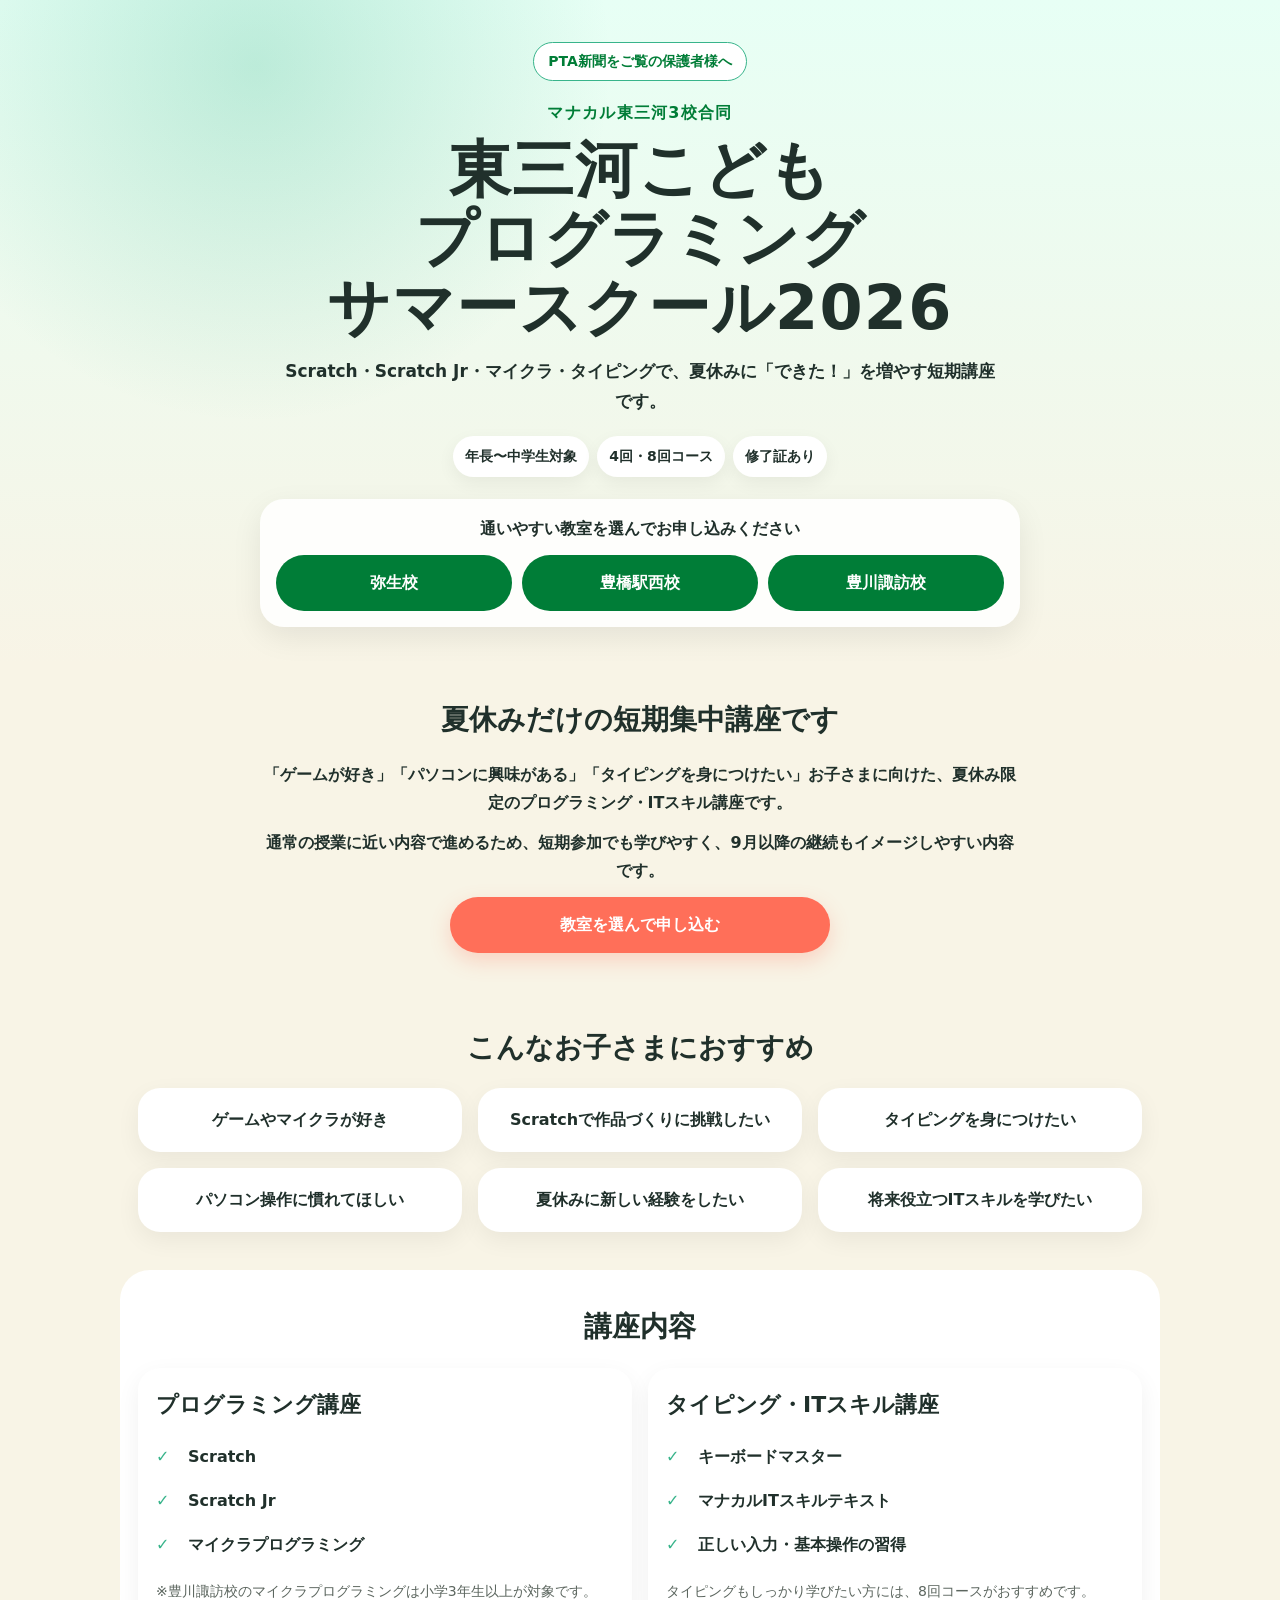
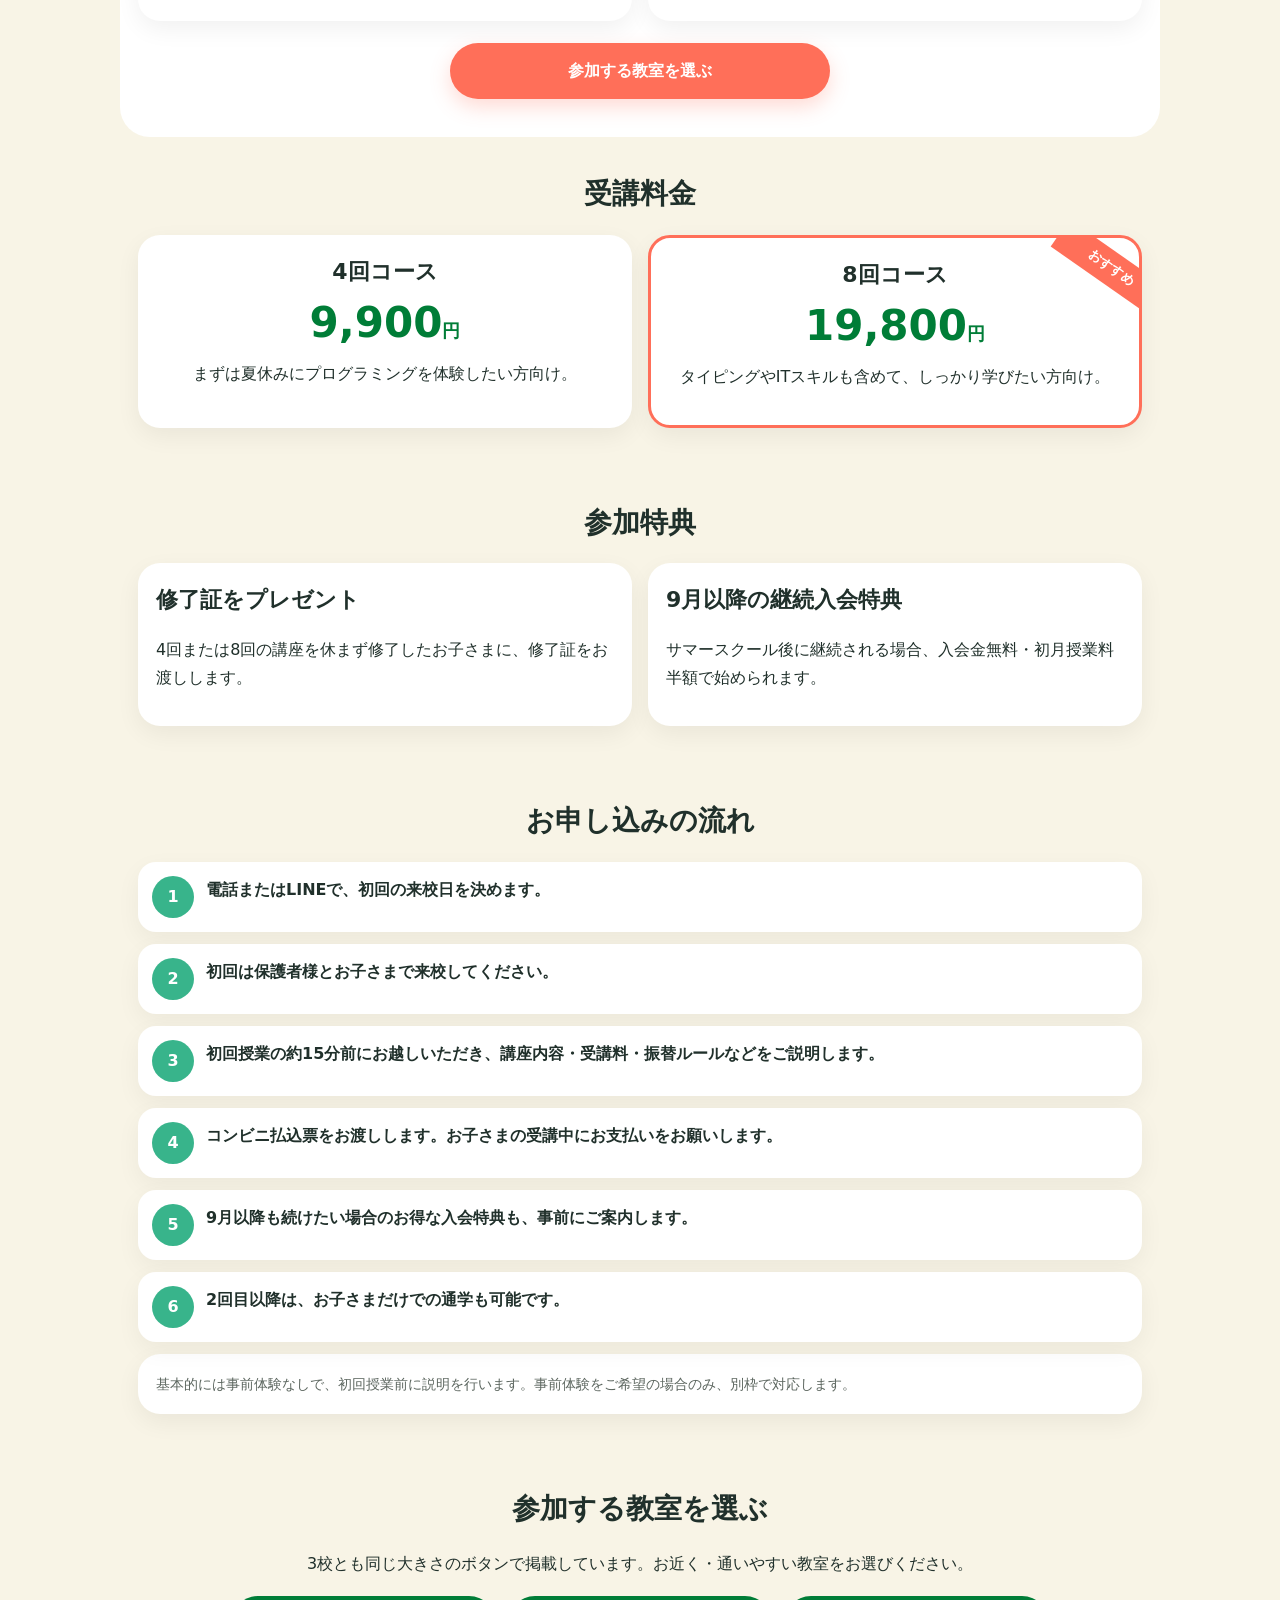
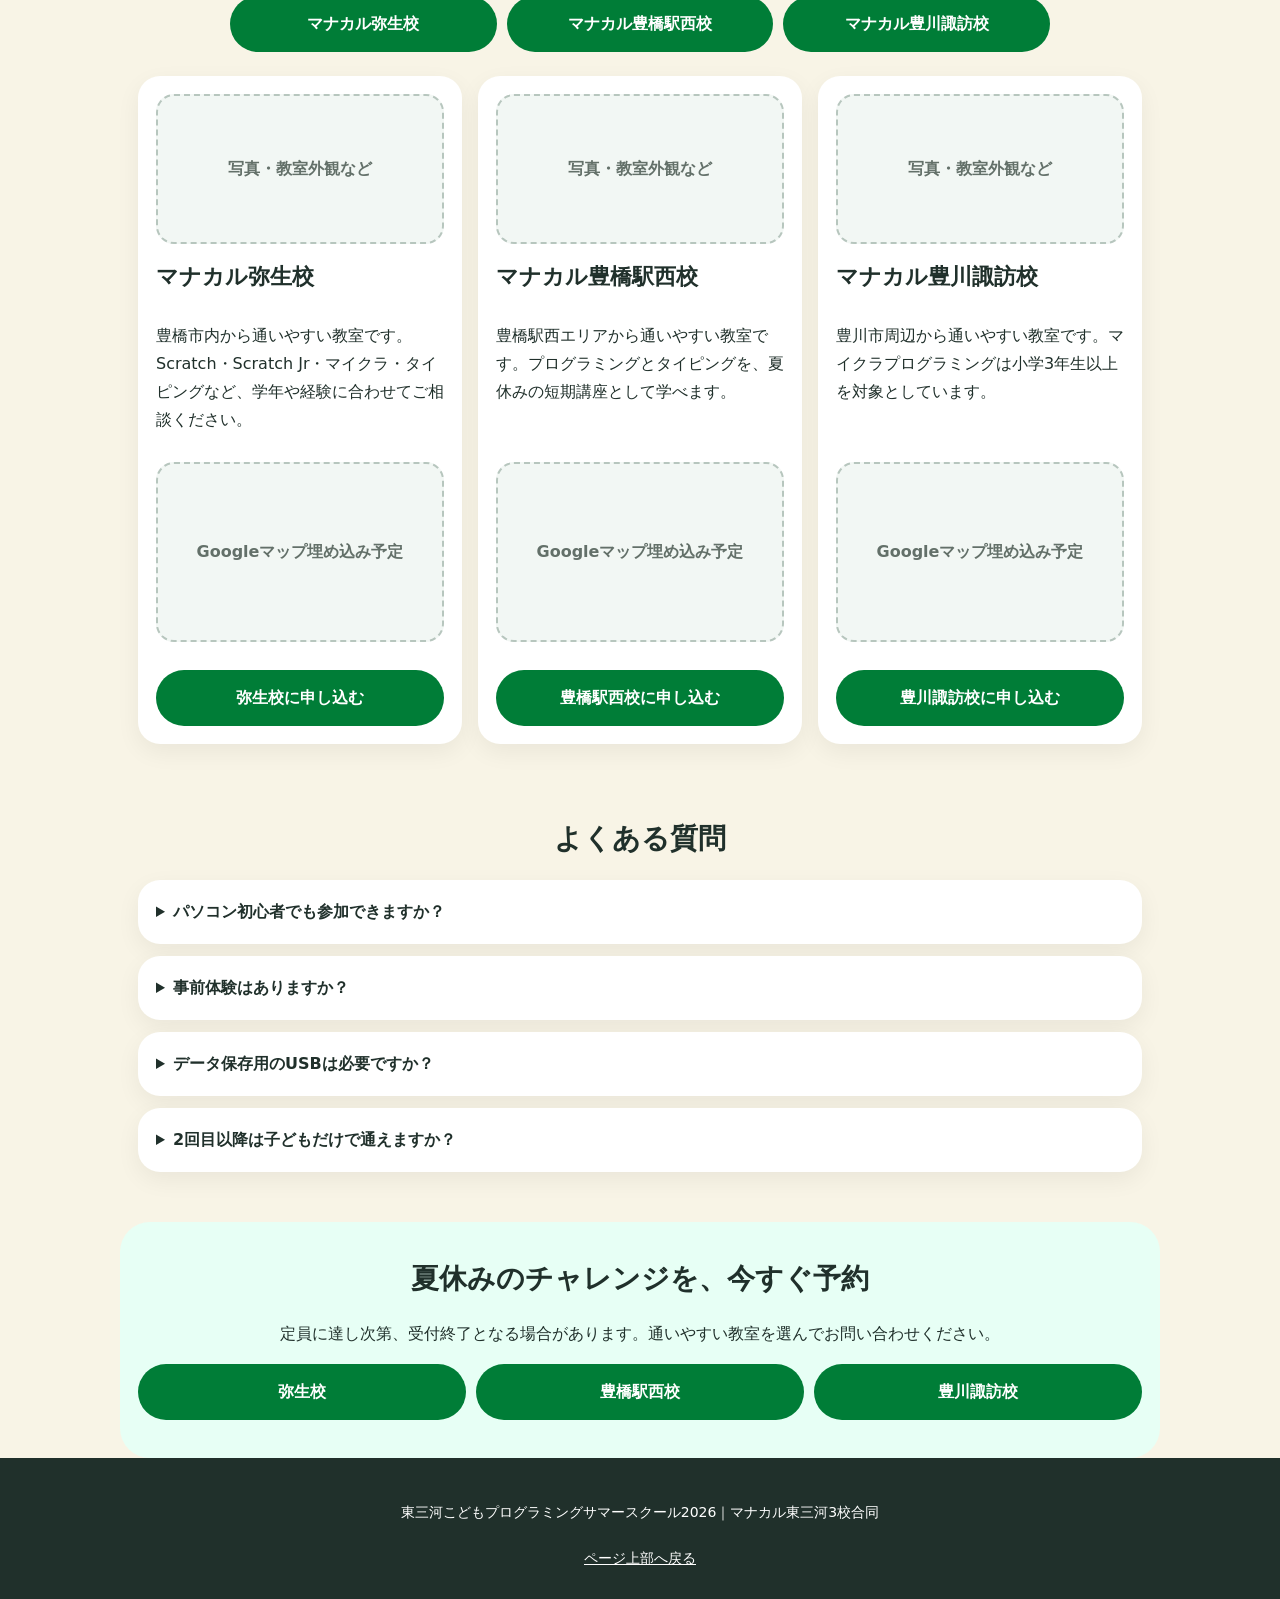
==== commit 420c9489: "change_title" ====
--- a/index.html
+++ b/index.html
@@ -3,82 +3,194 @@
 <head>
   <meta charset="UTF-8" />
   <meta name="viewport" content="width=device-width, initial-scale=1.0" />
-  <title>マナカル夏休みプログラミング教室｜東三河3教室合同</title>
-  <meta name="description" content="東三河3教室合同の夏休みプログラミング教室。Scratch、マイクラプログラミング、タイピングを親子で体験できます。" />
+  <title>東三河こどもプログラミングサマースクール2026｜マナカル3校合同</title>
+  <meta name="description" content="マナカル東三河3校合同の夏休み限定講座。Scratch、Scratch Jr、マイクラプログラミング、タイピング・ITスキルを学べます。4回9,900円、8回19,800円。" />
   <link rel="stylesheet" href="style.css" />
 </head>
 <body>
-  <header class="hero">
-    <div class="badge">PTA新聞をご覧の方へ</div>
-    <h1>夏休み限定<br>マナカル夏休みプログラミング教室</h1>
-    <p class="lead">東三河エリアの3教室合同イベント。お近くの教室を選んで、スマホからかんたん予約できます。</p>
-    <a href="#schools" class="main-btn">近くの教室を選ぶ</a>
+  <header class="hero" id="top">
+    <div class="badge">PTA新聞をご覧の保護者様へ</div>
+    <p class="eyebrow">マナカル東三河3校合同</p>
+    <h1>東三河こども<br>プログラミング<br>サマースクール2026</h1>
+    <p class="lead">Scratch・Scratch Jr・マイクラ・タイピングで、夏休みに「できた！」を増やす短期講座です。</p>
+    <div class="hero-points">
+      <span>年長〜中学生対象</span>
+      <span>4回・8回コース</span>
+      <span>修了証あり</span>
+    </div>
+
+    <div class="cta-box">
+      <p class="cta-title">通いやすい教室を選んでお申し込みください</p>
+      <div class="quick-links" aria-label="教室選択">
+        <a href="#yayoi">弥生校</a>
+        <a href="#ekinishi">豊橋駅西校</a>
+        <a href="#toyokawa">豊川諏訪校</a>
+      </div>
+    </div>
   </header>
 
   <main>
+    <section class="section intro">
+      <h2>夏休みだけの短期集中講座です</h2>
+      <p>「ゲームが好き」「パソコンに興味がある」「タイピングを身につけたい」お子さまに向けた、夏休み限定のプログラミング・ITスキル講座です。</p>
+      <p>通常の授業に近い内容で進めるため、短期参加でも学びやすく、9月以降の継続もイメージしやすい内容です。</p>
+      <a href="#schools" class="main-btn">教室を選んで申し込む</a>
+    </section>
+
     <section class="section">
       <h2>こんなお子さまにおすすめ</h2>
       <div class="cards">
-        <div class="card">ゲームが好きで、学びにつなげたい</div>
-        <div class="card">タイピングやPC操作に慣れてほしい</div>
-        <div class="card">夏休みに新しい体験をさせたい</div>
+        <div class="card">ゲームやマイクラが好き</div>
+        <div class="card">Scratchで作品づくりに挑戦したい</div>
+        <div class="card">タイピングを身につけたい</div>
+        <div class="card">パソコン操作に慣れてほしい</div>
+        <div class="card">夏休みに新しい経験をしたい</div>
+        <div class="card">将来役立つITスキルを学びたい</div>
       </div>
     </section>
 
     <section class="section accent">
-      <h2>体験できる内容</h2>
-      <ul class="check-list">
-        <li>Scratchでゲームづくり体験</li>
-        <li>マインクラフトでプログラミング体験</li>
-        <li>タイピング・ITスキルの重要性紹介</li>
-        <li>保護者向け：これから必要になるPCスキルの話</li>
-      </ul>
+      <h2>講座内容</h2>
+      <div class="course-grid">
+        <article class="course">
+          <h3>プログラミング講座</h3>
+          <ul class="check-list">
+            <li>Scratch</li>
+            <li>Scratch Jr</li>
+            <li>マイクラプログラミング</li>
+          </ul>
+          <p class="note">※豊川諏訪校のマイクラプログラミングは小学3年生以上が対象です。</p>
+        </article>
+        <article class="course">
+          <h3>タイピング・ITスキル講座</h3>
+          <ul class="check-list">
+            <li>キーボードマスター</li>
+            <li>マナカルITスキルテキスト</li>
+            <li>正しい入力・基本操作の習得</li>
+          </ul>
+          <p class="note">タイピングもしっかり学びたい方には、8回コースがおすすめです。</p>
+        </article>
+      </div>
+      <div class="center-action">
+        <a href="#schools" class="main-btn">参加する教室を選ぶ</a>
+      </div>
+    </section>
+
+    <section class="section">
+      <h2>受講料金</h2>
+      <div class="price-grid">
+        <article class="price-card">
+          <h3>4回コース</h3>
+          <p class="price">9,900<span>円</span></p>
+          <p>まずは夏休みにプログラミングを体験したい方向け。</p>
+        </article>
+        <article class="price-card recommended">
+          <div class="ribbon">おすすめ</div>
+          <h3>8回コース</h3>
+          <p class="price">19,800<span>円</span></p>
+          <p>タイピングやITスキルも含めて、しっかり学びたい方向け。</p>
+        </article>
+      </div>
+    </section>
+
+    <section class="section benefit">
+      <h2>参加特典</h2>
+      <div class="benefit-list">
+        <article>
+          <h3>修了証をプレゼント</h3>
+          <p>4回または8回の講座を休まず修了したお子さまに、修了証をお渡しします。</p>
+        </article>
+        <article>
+          <h3>9月以降の継続入会特典</h3>
+          <p>サマースクール後に継続される場合、入会金無料・初月授業料半額で始められます。</p>
+        </article>
+      </div>
+    </section>
+
+    <section class="section flow">
+      <h2>お申し込みの流れ</h2>
+      <ol class="flow-list">
+        <li><span>1</span><p>電話またはLINEで、初回の来校日を決めます。</p></li>
+        <li><span>2</span><p>初回は保護者様とお子さまで来校してください。</p></li>
+        <li><span>3</span><p>初回授業の約15分前にお越しいただき、講座内容・受講料・振替ルールなどをご説明します。</p></li>
+        <li><span>4</span><p>コンビニ払込票をお渡しします。お子さまの受講中にお支払いをお願いします。</p></li>
+        <li><span>5</span><p>9月以降も続けたい場合のお得な入会特典も、事前にご案内します。</p></li>
+        <li><span>6</span><p>2回目以降は、お子さまだけでの通学も可能です。</p></li>
+      </ol>
+      <p class="note box-note">基本的には事前体験なしで、初回授業前に説明を行います。事前体験をご希望の場合のみ、別枠で対応します。</p>
     </section>
 
     <section class="section" id="schools">
       <h2>参加する教室を選ぶ</h2>
-      <p class="center">お住まい・通いやすさに合わせて、各教室の予約ページへお進みください。</p>
+      <p class="center">3校とも同じ大きさのボタンで掲載しています。お近く・通いやすい教室をお選びください。</p>
+
+      <div class="school-nav">
+        <a href="#yayoi">マナカル弥生校</a>
+        <a href="#ekinishi">マナカル豊橋駅西校</a>
+        <a href="#toyokawa">マナカル豊川諏訪校</a>
+      </div>
 
       <div class="school-list">
-        <article class="school">
-          <h3>マナカル豊橋弥生校</h3>
-          <p>豊橋市内東側エリア向け。Scratch・マイクラ・タイピングに対応。</p>
-          <a class="reserve-btn" href="#">マナカル豊橋弥生校で予約する</a>
+        <article class="school" id="yayoi">
+          <div class="school-photo">写真・教室外観など</div>
+          <h3>マナカル弥生校</h3>
+          <p>豊橋市内から通いやすい教室です。Scratch・Scratch Jr・マイクラ・タイピングなど、学年や経験に合わせてご相談ください。</p>
+          <div class="map-placeholder">Googleマップ埋め込み予定</div>
+          <a class="reserve-btn" href="#">弥生校に申し込む</a>
         </article>
 
-        <article class="school">
+        <article class="school" id="ekinishi">
+          <div class="school-photo">写真・教室外観など</div>
           <h3>マナカル豊橋駅西校</h3>
-          <p>豊橋市内西側エリア向け。小学生〜中学生まで幅広く対応。</p>
-          <a class="reserve-btn" href="#">マナカル豊橋駅西校で予約する</a>
+          <p>豊橋駅西エリアから通いやすい教室です。プログラミングとタイピングを、夏休みの短期講座として学べます。</p>
+          <div class="map-placeholder">Googleマップ埋め込み予定</div>
+          <a class="reserve-btn" href="#">豊橋駅西校に申し込む</a>
         </article>
 
-        <article class="school">
+        <article class="school" id="toyokawa">
+          <div class="school-photo">写真・教室外観など</div>
           <h3>マナカル豊川諏訪校</h3>
-          <p>豊川市周辺から通いやすい教室。初心者でも参加しやすい内容。</p>
-          <a class="reserve-btn" href="#">マナカル豊川諏訪校で予約する</a>
+          <p>豊川市周辺から通いやすい教室です。マイクラプログラミングは小学3年生以上を対象としています。</p>
+          <div class="map-placeholder">Googleマップ埋め込み予定</div>
+          <a class="reserve-btn" href="#">豊川諏訪校に申し込む</a>
         </article>
       </div>
     </section>
 
-    <section class="section">
+    <section class="section faq">
       <h2>よくある質問</h2>
       <details>
-        <summary>初心者でも参加できますか？</summary>
-        <p>はい。初めてのお子さまでも楽しめる内容にしています。</p>
+        <summary>パソコン初心者でも参加できますか？</summary>
+        <p>はい。初めてのお子さまでも、年齢や経験に合わせて進めます。</p>
       </details>
       <details>
-        <summary>保護者も一緒に見学できますか？</summary>
-        <p>はい。保護者の方にも内容や学習方針をご確認いただけます。</p>
+        <summary>事前体験はありますか？</summary>
+        <p>基本的には事前体験なしで、初回授業前に保護者様へ内容をご説明します。事前体験をご希望の場合は、各教室へご相談ください。</p>
       </details>
       <details>
-        <summary>予約はどこから行いますか？</summary>
-        <p>上の教室一覧から、参加したい教室の予約ページへお進みください。</p>
+        <summary>データ保存用のUSBは必要ですか？</summary>
+        <p>サマースクール中は教室のクラウドにデータを保存するため、USBのご用意は不要です。正式入会後はUSBをご用意いただきます。</p>
       </details>
+      <details>
+        <summary>2回目以降は子どもだけで通えますか？</summary>
+        <p>はい。初回説明後、2回目以降はお子さまだけでの通学も可能です。</p>
+      </details>
+    </section>
+
+    <section class="section final-cta">
+      <h2>夏休みのチャレンジを、今すぐ予約</h2>
+      <p>定員に達し次第、受付終了となる場合があります。通いやすい教室を選んでお問い合わせください。</p>
+      <div class="quick-links">
+        <a href="#yayoi">弥生校</a>
+        <a href="#ekinishi">豊橋駅西校</a>
+        <a href="#toyokawa">豊川諏訪校</a>
+      </div>
     </section>
   </main>
 
   <footer>
-    <p>東三河3教室合同 夏休みプログラミング教室</p>
+    <p>東三河こどもプログラミングサマースクール2026｜マナカル東三河3校合同</p>
+    <a href="#top">ページ上部へ戻る</a>
   </footer>
 </body>
 </html>
--- a/style.css
+++ b/style.css
@@ -1,5 +1,9 @@
 * {
   box-sizing: border-box;
+}
+
+html {
+  scroll-behavior: smooth;
 }
 
 body {
@@ -7,13 +11,19 @@
   font-family: system-ui, -apple-system, BlinkMacSystemFont, "Noto Sans JP", sans-serif;
   color: #20302b;
   background: #f8f4e6;
-  line-height: 1.7;
+  line-height: 1.75;
+}
+
+a {
+  color: inherit;
 }
 
 .hero {
-  padding: 48px 20px 40px;
-  text-align: center;
-  background: linear-gradient(180deg, #e7fff5 0%, #f8f4e6 100%);
+  padding: 42px 18px 36px;
+  text-align: center;
+  background:
+    radial-gradient(circle at 20% 10%, rgba(56,180,139,.25), transparent 30%),
+    linear-gradient(180deg, #e7fff5 0%, #f8f4e6 100%);
 }
 
 .badge {
@@ -23,88 +33,174 @@
   background: #ffffff;
   border: 1px solid #38b48b;
   color: #007d37;
+  font-weight: 800;
+  font-size: 14px;
+}
+
+.eyebrow {
+  margin: 18px 0 6px;
+  color: #007d37;
+  font-weight: 800;
+  letter-spacing: .08em;
+}
+
+h1 {
+  margin: 8px 0 14px;
+  font-size: clamp(34px, 9vw, 62px);
+  line-height: 1.12;
+  letter-spacing: 0.02em;
+}
+
+.lead {
+  max-width: 720px;
+  margin: 0 auto 20px;
+  font-size: 17px;
   font-weight: 700;
+}
+
+.hero-points {
+  display: flex;
+  gap: 8px;
+  justify-content: center;
+  flex-wrap: wrap;
+  margin: 18px auto 22px;
+}
+
+.hero-points span {
+  background: #fff;
+  border-radius: 999px;
+  padding: 8px 12px;
+  font-weight: 800;
   font-size: 14px;
-}
-
-h1 {
-  margin: 18px 0 12px;
-  font-size: clamp(34px, 9vw, 58px);
-  line-height: 1.15;
-  letter-spacing: 0.02em;
-}
-
-.lead {
-  max-width: 680px;
-  margin: 0 auto 24px;
-  font-size: 17px;
-  font-weight: 600;
-}
-
+  box-shadow: 0 6px 18px rgba(0,0,0,.06);
+}
+
+.cta-box {
+  max-width: 760px;
+  margin: 0 auto;
+  padding: 16px;
+  background: rgba(255,255,255,.88);
+  border-radius: 24px;
+  box-shadow: 0 10px 30px rgba(0,0,0,.08);
+}
+
+.cta-title {
+  margin: 0 0 12px;
+  font-weight: 900;
+}
+
+.quick-links,
+.school-nav {
+  display: grid;
+  gap: 10px;
+  grid-template-columns: 1fr;
+}
+
+.quick-links a,
+.school-nav a,
 .main-btn,
 .reserve-btn {
   display: inline-block;
-  width: min(100%, 360px);
-  padding: 15px 18px;
+  padding: 14px 16px;
   border-radius: 999px;
   text-decoration: none;
   text-align: center;
-  font-weight: 800;
+  font-weight: 900;
+}
+
+.quick-links a,
+.school-nav a {
+  background: #007d37;
+  color: white;
 }
 
 .main-btn {
+  width: min(100%, 380px);
   background: #ff6f59;
   color: white;
   box-shadow: 0 8px 20px rgba(255, 111, 89, 0.25);
 }
 
+.reserve-btn {
+  width: 100%;
+  margin-top: 14px;
+  background: #007d37;
+  color: white;
+}
+
 .section {
-  padding: 36px 20px;
-  max-width: 960px;
+  padding: 38px 18px;
+  max-width: 1040px;
   margin: 0 auto;
 }
 
 .section h2 {
   text-align: center;
-  font-size: 27px;
+  font-size: 28px;
+  line-height: 1.35;
   margin: 0 0 22px;
 }
 
-.cards {
-  display: grid;
-  gap: 14px;
+.intro {
+  text-align: center;
+}
+
+.intro p {
+  max-width: 760px;
+  margin: 0 auto 12px;
+  font-weight: 600;
+}
+
+.cards,
+.course-grid,
+.price-grid,
+.benefit-list,
+.school-list {
+  display: grid;
+  gap: 16px;
 }
 
 .card,
+.course,
+.price-card,
+.benefit-list article,
 .school,
-details {
+details,
+.box-note {
   background: white;
-  border-radius: 20px;
+  border-radius: 22px;
   padding: 18px;
   box-shadow: 0 8px 24px rgba(0, 0, 0, 0.06);
 }
 
 .card {
-  font-weight: 700;
+  font-weight: 800;
   text-align: center;
 }
 
 .accent {
   background: white;
-  border-radius: 28px;
+  border-radius: 30px;
+}
+
+.course h3,
+.price-card h3,
+.benefit-list h3,
+.school h3 {
+  margin: 0 0 10px;
+  font-size: 22px;
 }
 
 .check-list {
   list-style: none;
   padding: 0;
-  margin: 0 auto;
-  max-width: 640px;
+  margin: 0;
 }
 
 .check-list li {
-  padding: 10px 0 10px 34px;
+  padding: 8px 0 8px 32px;
   position: relative;
-  font-weight: 700;
+  font-weight: 800;
 }
 
 .check-list li::before {
@@ -115,25 +211,116 @@
   font-weight: 900;
 }
 
-.center {
-  text-align: center;
-  margin-top: -8px;
-}
-
-.school-list {
-  display: grid;
-  gap: 16px;
-}
-
-.school h3 {
-  margin: 0 0 8px;
-  font-size: 22px;
-}
-
-.reserve-btn {
-  margin-top: 10px;
-  background: #007d37;
-  color: white;
+.note {
+  color: #5c665f;
+  font-size: 14px;
+  margin: 12px 0 0;
+}
+
+.center,
+.center-action {
+  text-align: center;
+}
+
+.center-action {
+  margin-top: 22px;
+}
+
+.price-card {
+  text-align: center;
+  position: relative;
+  overflow: hidden;
+}
+
+.price {
+  margin: 8px 0;
+  color: #007d37;
+  font-size: 42px;
+  font-weight: 900;
+  line-height: 1;
+}
+
+.price span {
+  font-size: 18px;
+}
+
+.recommended {
+  border: 3px solid #ff6f59;
+}
+
+.ribbon {
+  position: absolute;
+  top: 14px;
+  right: -34px;
+  transform: rotate(35deg);
+  background: #ff6f59;
+  color: white;
+  font-weight: 900;
+  padding: 5px 36px;
+  font-size: 13px;
+}
+
+.flow-list {
+  list-style: none;
+  margin: 0;
+  padding: 0;
+  display: grid;
+  gap: 12px;
+}
+
+.flow-list li {
+  display: grid;
+  grid-template-columns: 42px 1fr;
+  gap: 12px;
+  align-items: start;
+  background: #fff;
+  border-radius: 18px;
+  padding: 14px;
+  box-shadow: 0 8px 24px rgba(0, 0, 0, 0.05);
+}
+
+.flow-list span {
+  display: grid;
+  place-items: center;
+  width: 42px;
+  height: 42px;
+  border-radius: 50%;
+  background: #38b48b;
+  color: white;
+  font-weight: 900;
+}
+
+.flow-list p {
+  margin: 0;
+  font-weight: 700;
+}
+
+.school-nav {
+  margin: 18px auto 24px;
+  max-width: 820px;
+}
+
+.school {
+  scroll-margin-top: 16px;
+}
+
+.school-photo,
+.map-placeholder {
+  display: grid;
+  place-items: center;
+  min-height: 150px;
+  border: 2px dashed #b7c6be;
+  border-radius: 18px;
+  background: #f2f7f4;
+  color: #637069;
+  font-weight: 800;
+  text-align: center;
+  margin-bottom: 14px;
+}
+
+.map-placeholder {
+  min-height: 180px;
+  margin-top: 12px;
 }
 
 details {
@@ -141,8 +328,14 @@
 }
 
 summary {
-  font-weight: 800;
+  font-weight: 900;
   cursor: pointer;
+}
+
+.final-cta {
+  text-align: center;
+  background: #e7fff5;
+  border-radius: 30px;
 }
 
 footer {
@@ -153,8 +346,28 @@
   font-size: 14px;
 }
 
-@media (min-width: 760px) {
-  .cards,
+footer a {
+  display: inline-block;
+  margin-top: 8px;
+  color: #fff;
+}
+
+@media (min-width: 720px) {
+  .quick-links,
+  .school-nav {
+    grid-template-columns: repeat(3, 1fr);
+  }
+
+  .cards {
+    grid-template-columns: repeat(3, 1fr);
+  }
+
+  .course-grid,
+  .price-grid,
+  .benefit-list {
+    grid-template-columns: repeat(2, 1fr);
+  }
+
   .school-list {
     grid-template-columns: repeat(3, 1fr);
   }
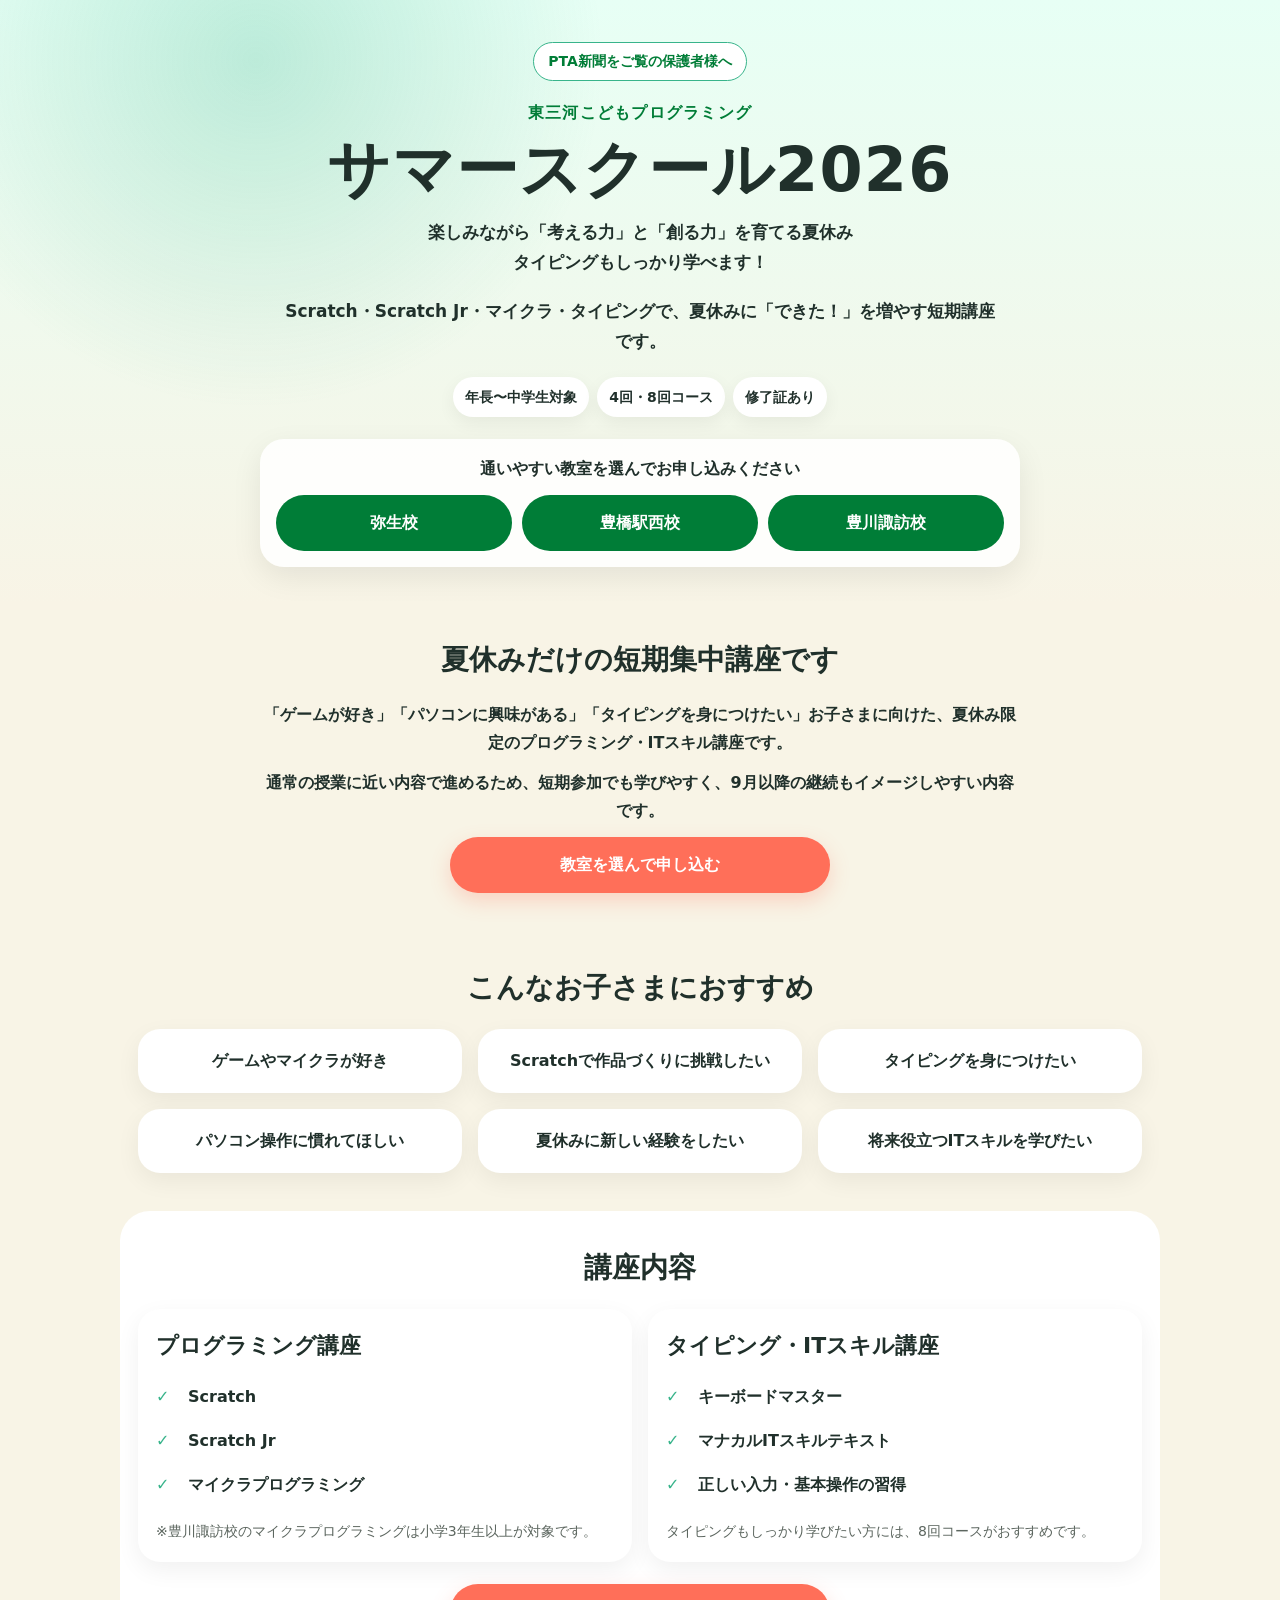
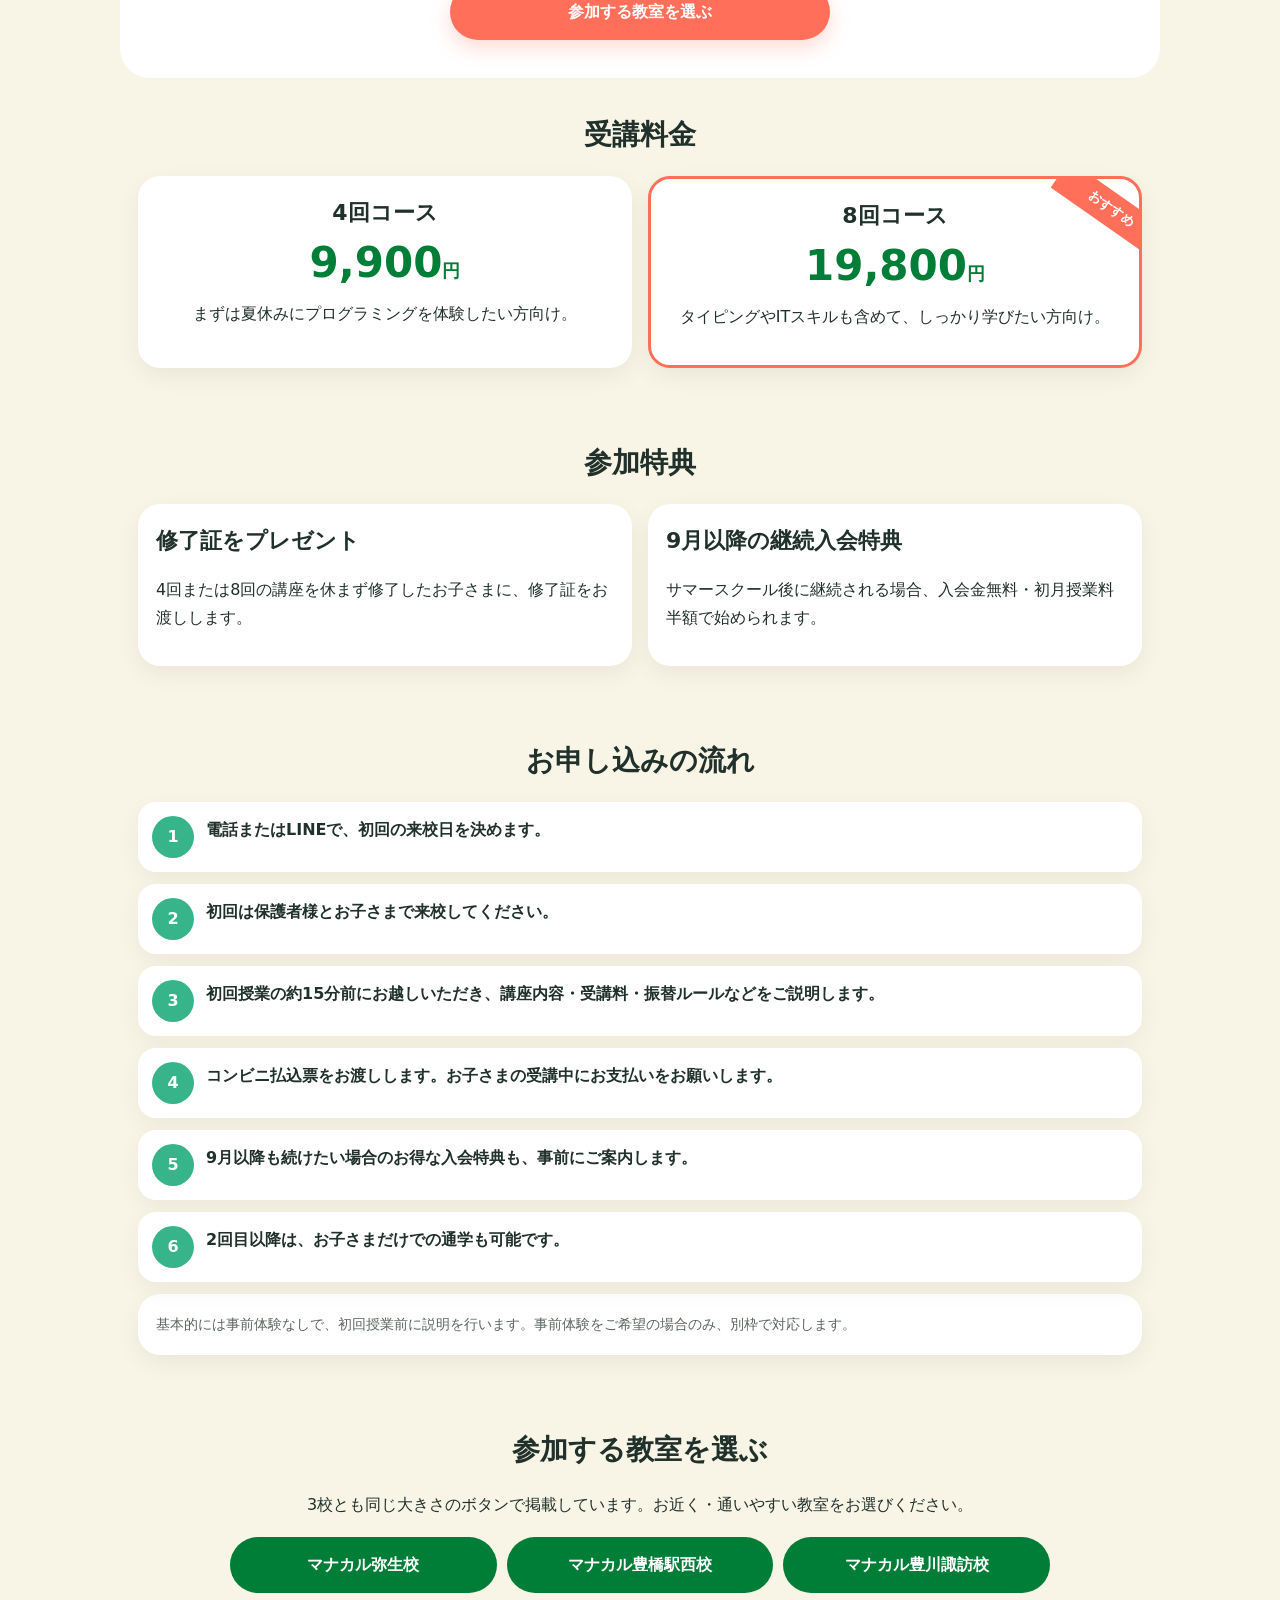
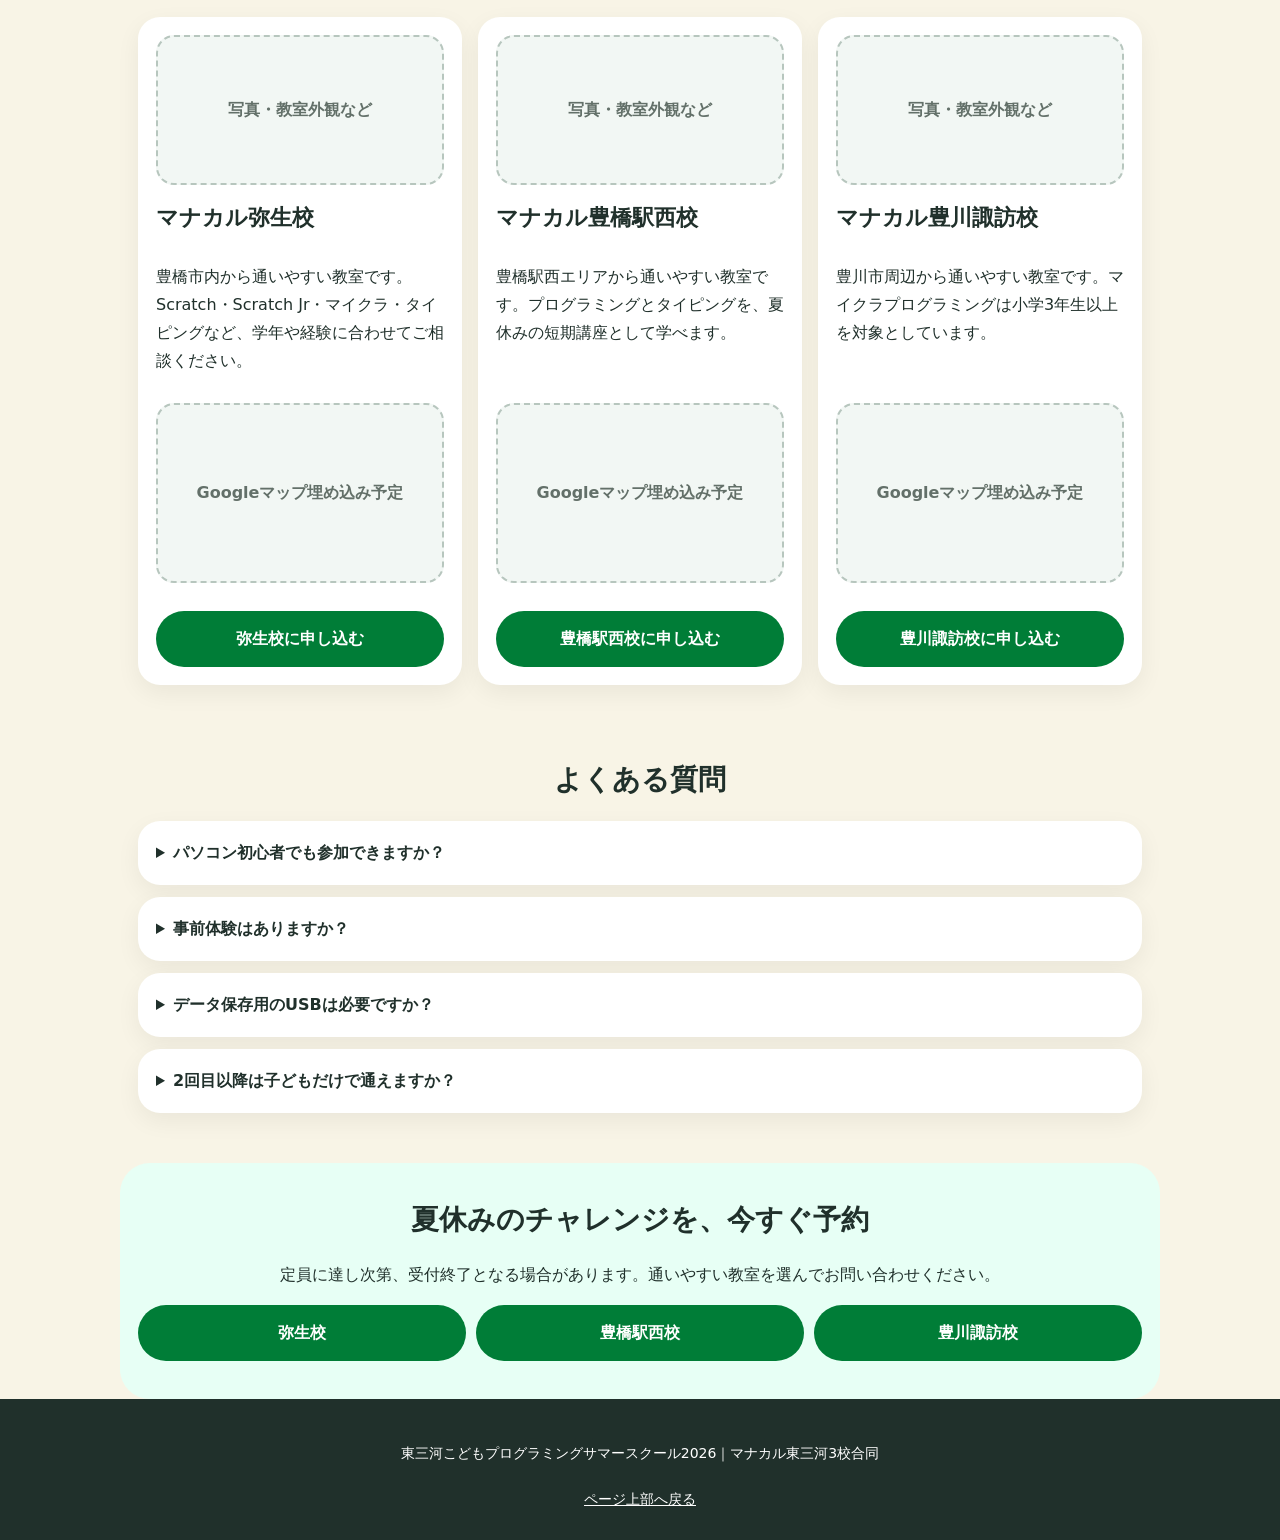
==== commit 1e3454bf: "ファーストビューを新聞広告デザインに合わせて変更 Updated the content of the hero section to enhance clarity and engagement." ====
--- a/index.html
+++ b/index.html
@@ -10,8 +10,19 @@
 <body>
   <header class="hero" id="top">
     <div class="badge">PTA新聞をご覧の保護者様へ</div>
-    <p class="eyebrow">マナカル東三河3校合同</p>
-    <h1>東三河こども<br>プログラミング<br>サマースクール2026</h1>
+    <p class="eyebrow">
+    東三河こどもプログラミング
+    </p>
+    
+    <h1>
+    サマースクール2026
+    </h1>
+    
+    <p class="lead">
+    楽しみながら「考える力」と「創る力」を育てる夏休み
+    <br>
+    タイピングもしっかり学べます！
+    </p>
     <p class="lead">Scratch・Scratch Jr・マイクラ・タイピングで、夏休みに「できた！」を増やす短期講座です。</p>
     <div class="hero-points">
       <span>年長〜中学生対象</span>
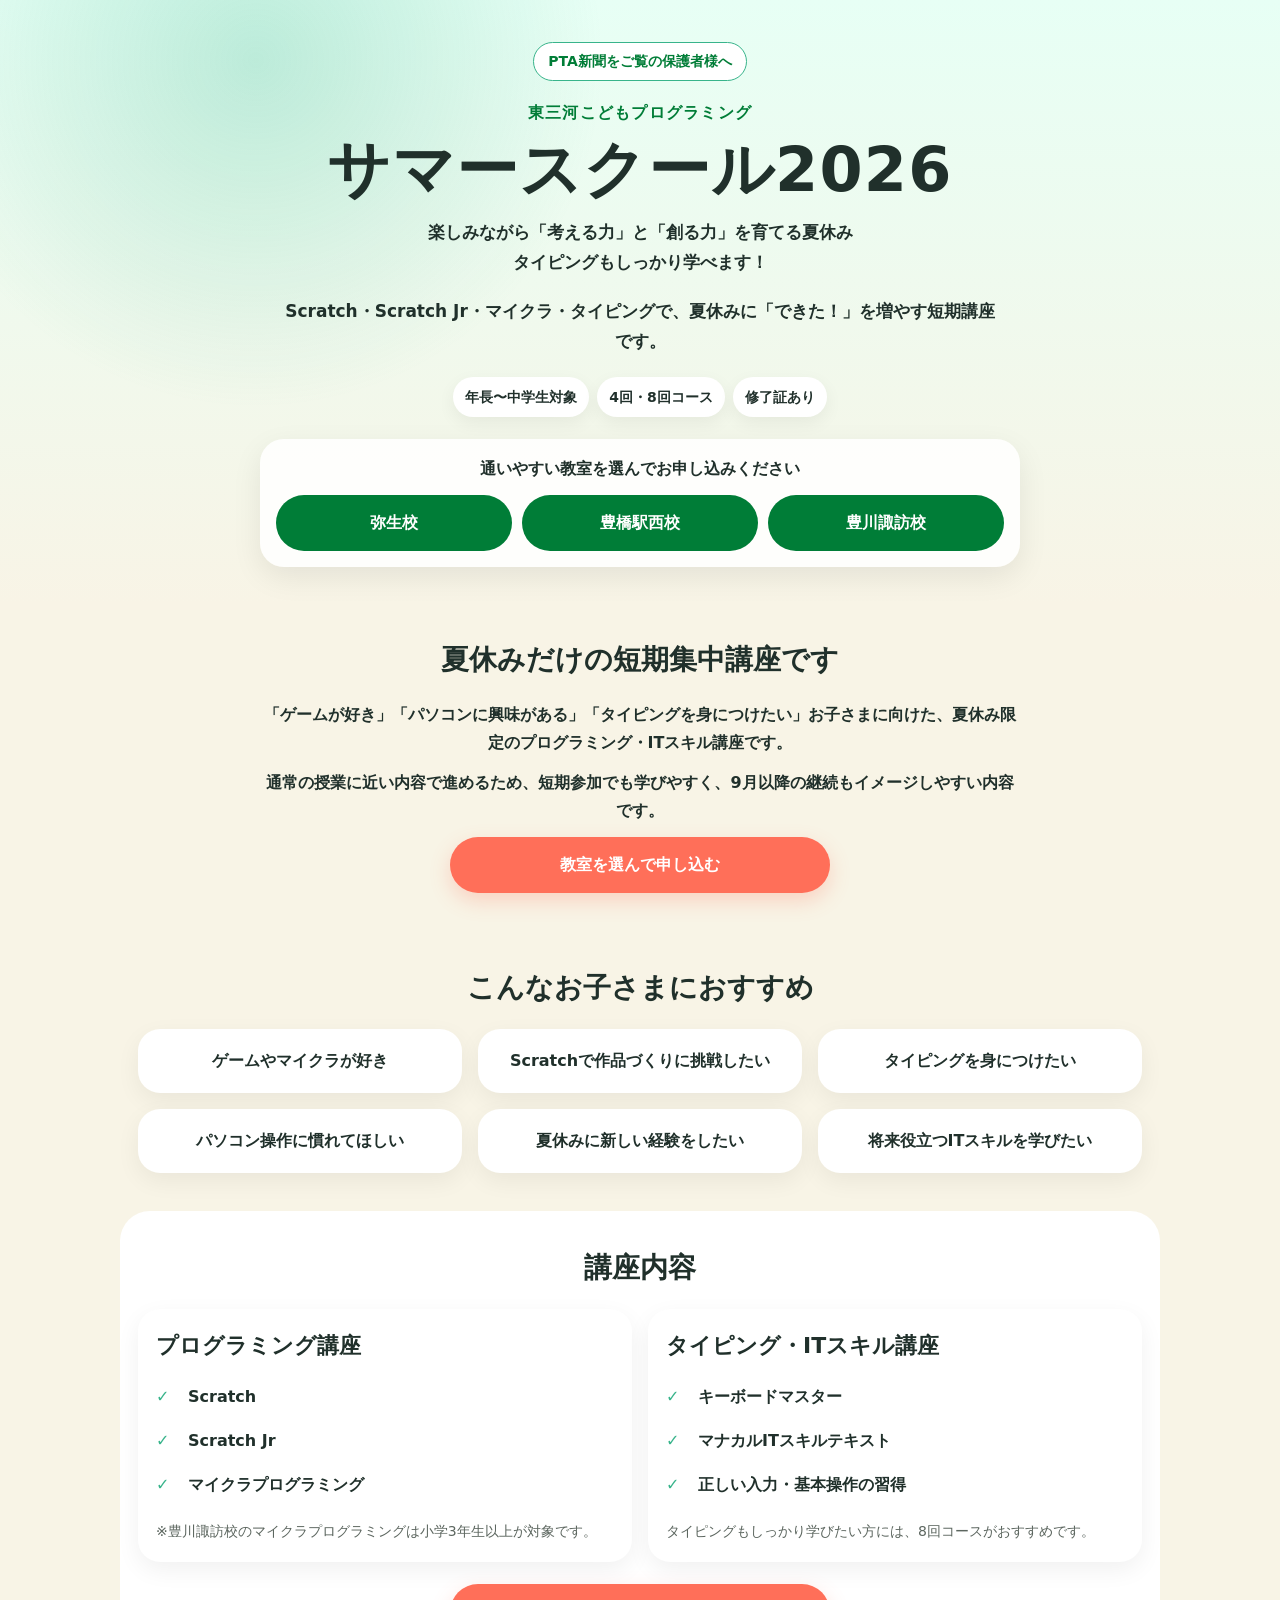
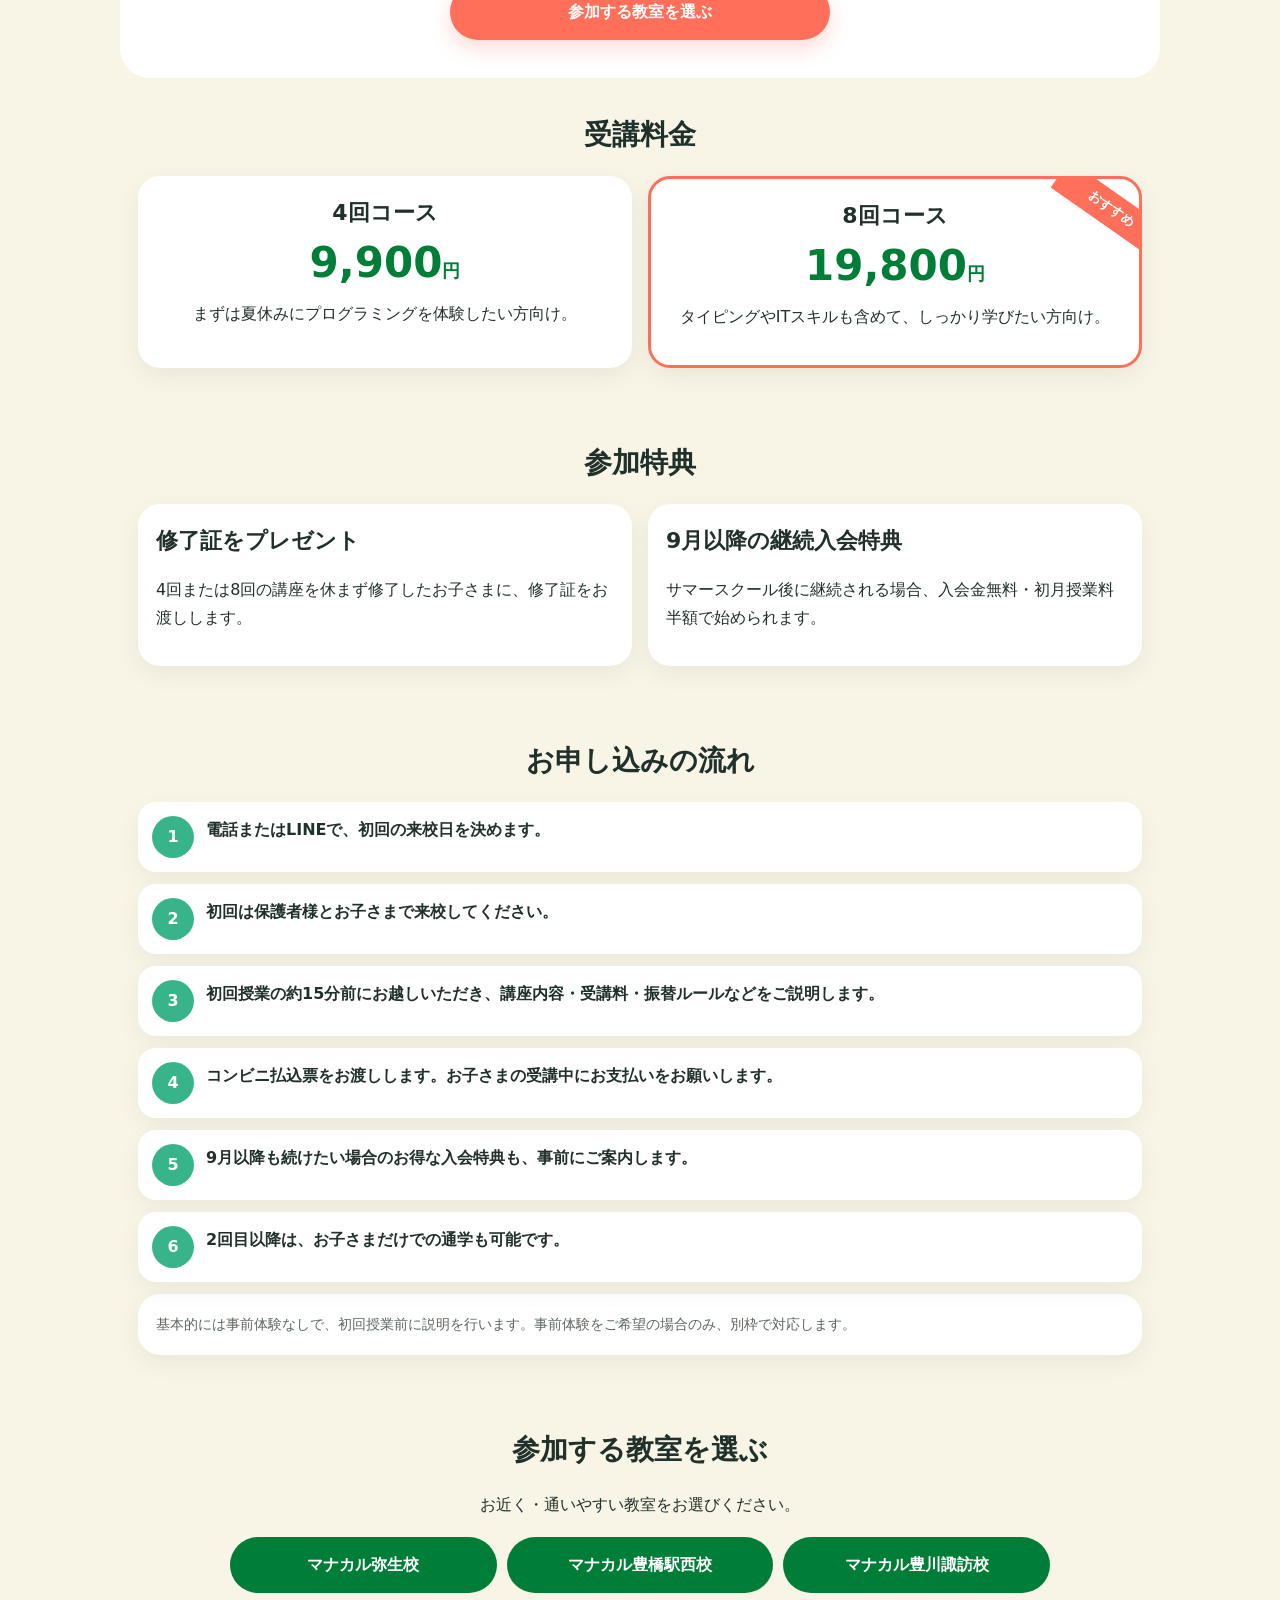
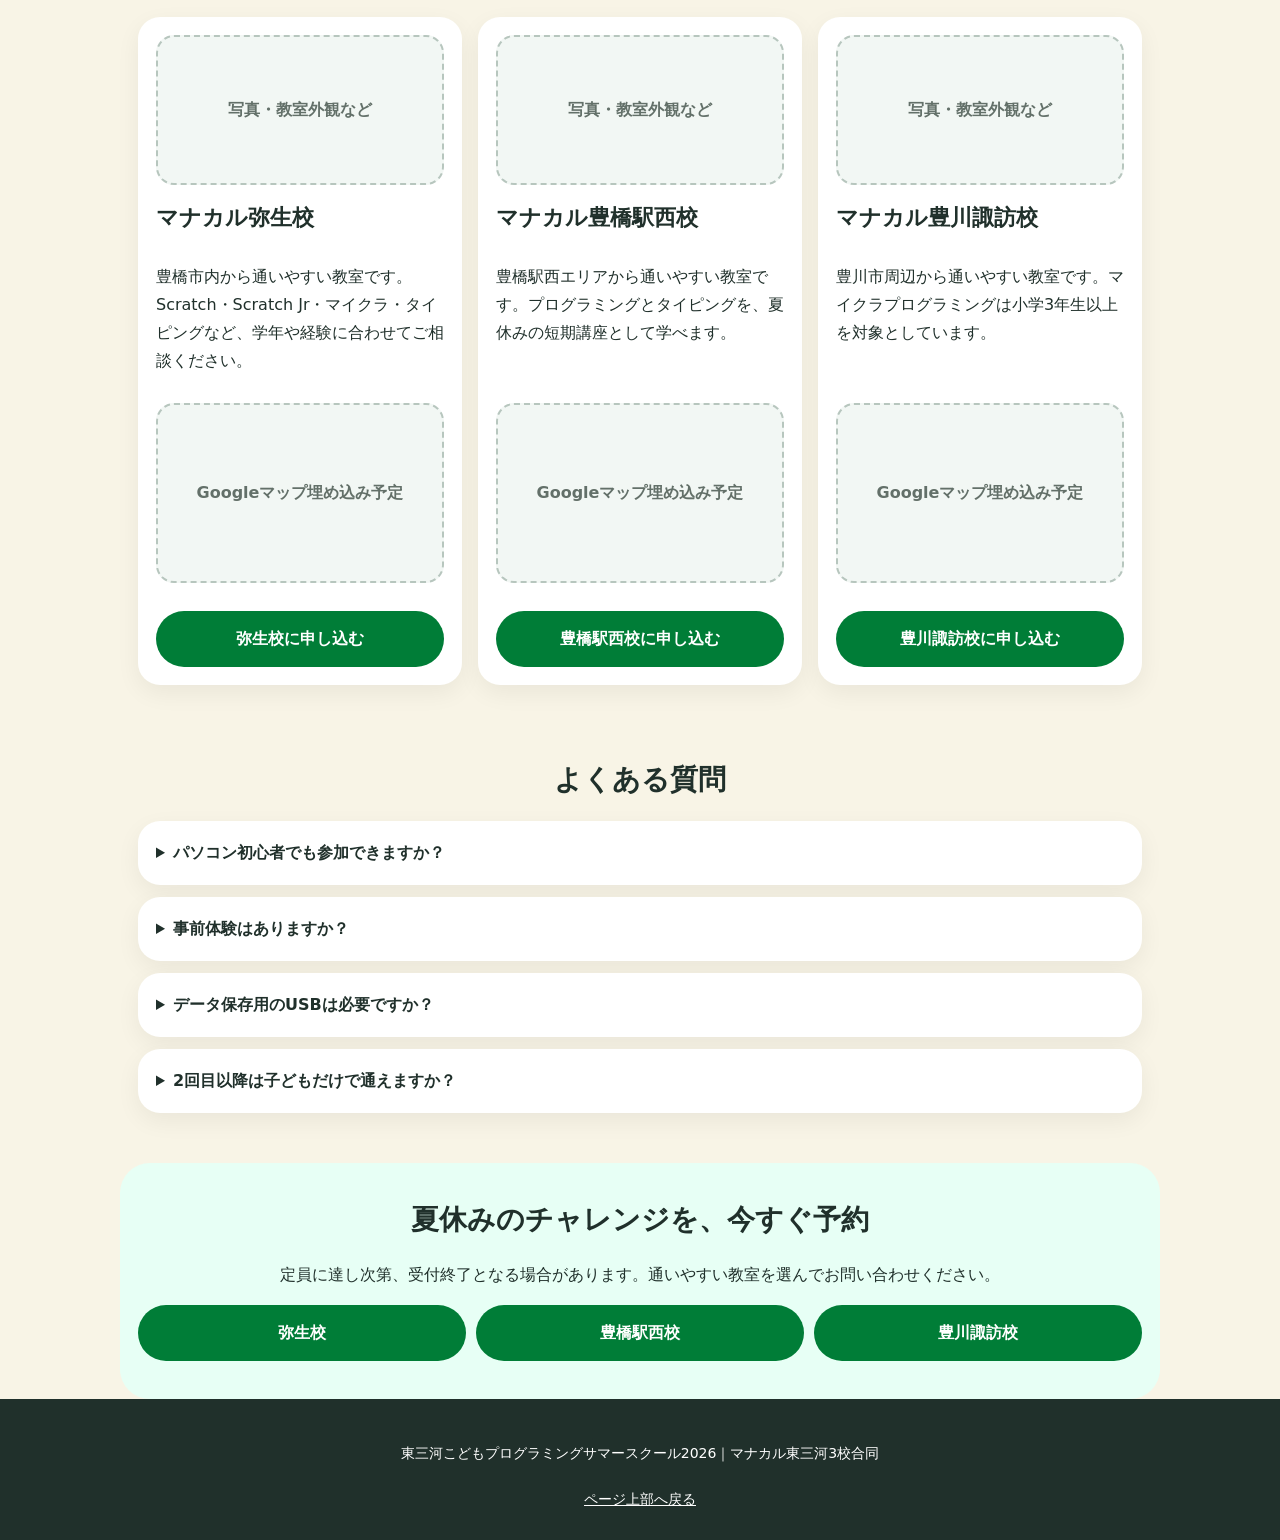
==== commit 86eaeb0e: "Remove redundant text from school selection paragraph" ====
--- a/index.html
+++ b/index.html
@@ -133,7 +133,7 @@
 
     <section class="section" id="schools">
       <h2>参加する教室を選ぶ</h2>
-      <p class="center">3校とも同じ大きさのボタンで掲載しています。お近く・通いやすい教室をお選びください。</p>
+      <p class="center">お近く・通いやすい教室をお選びください。</p>
 
       <div class="school-nav">
         <a href="#yayoi">マナカル弥生校</a>
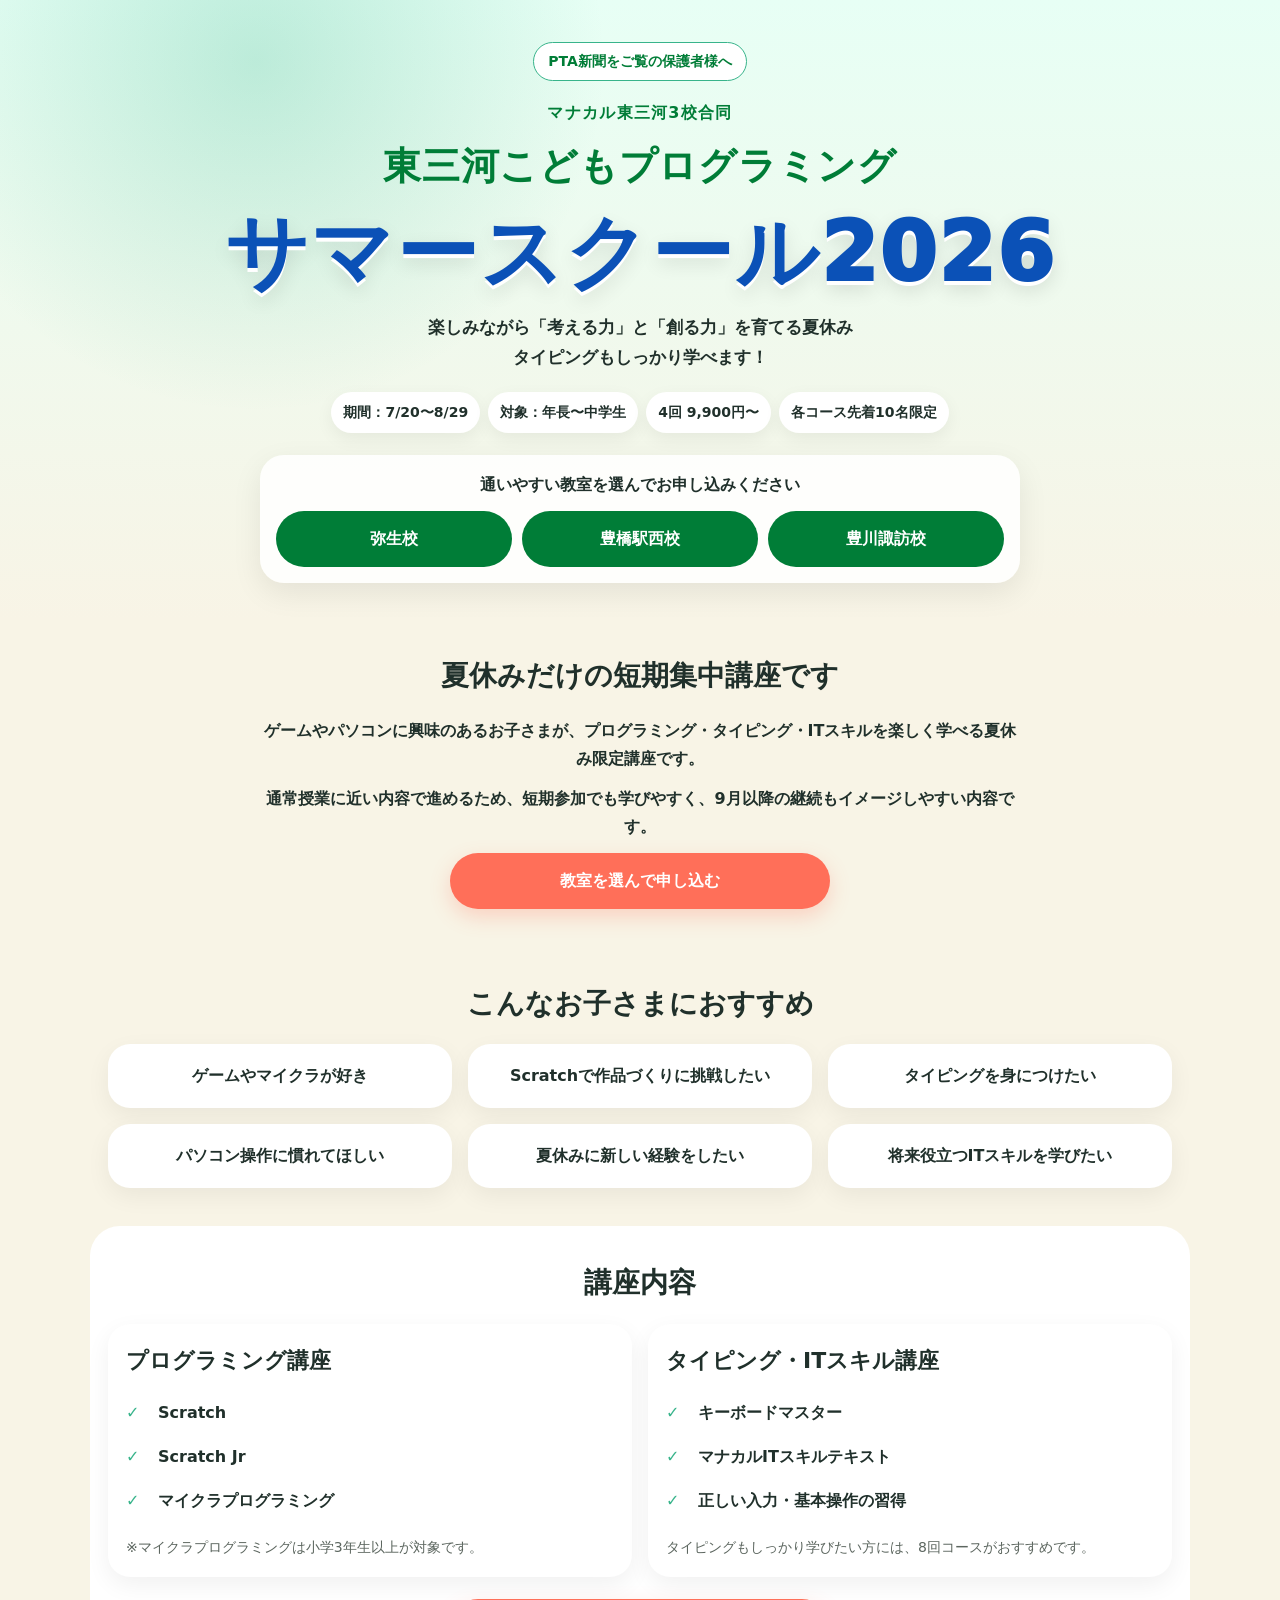
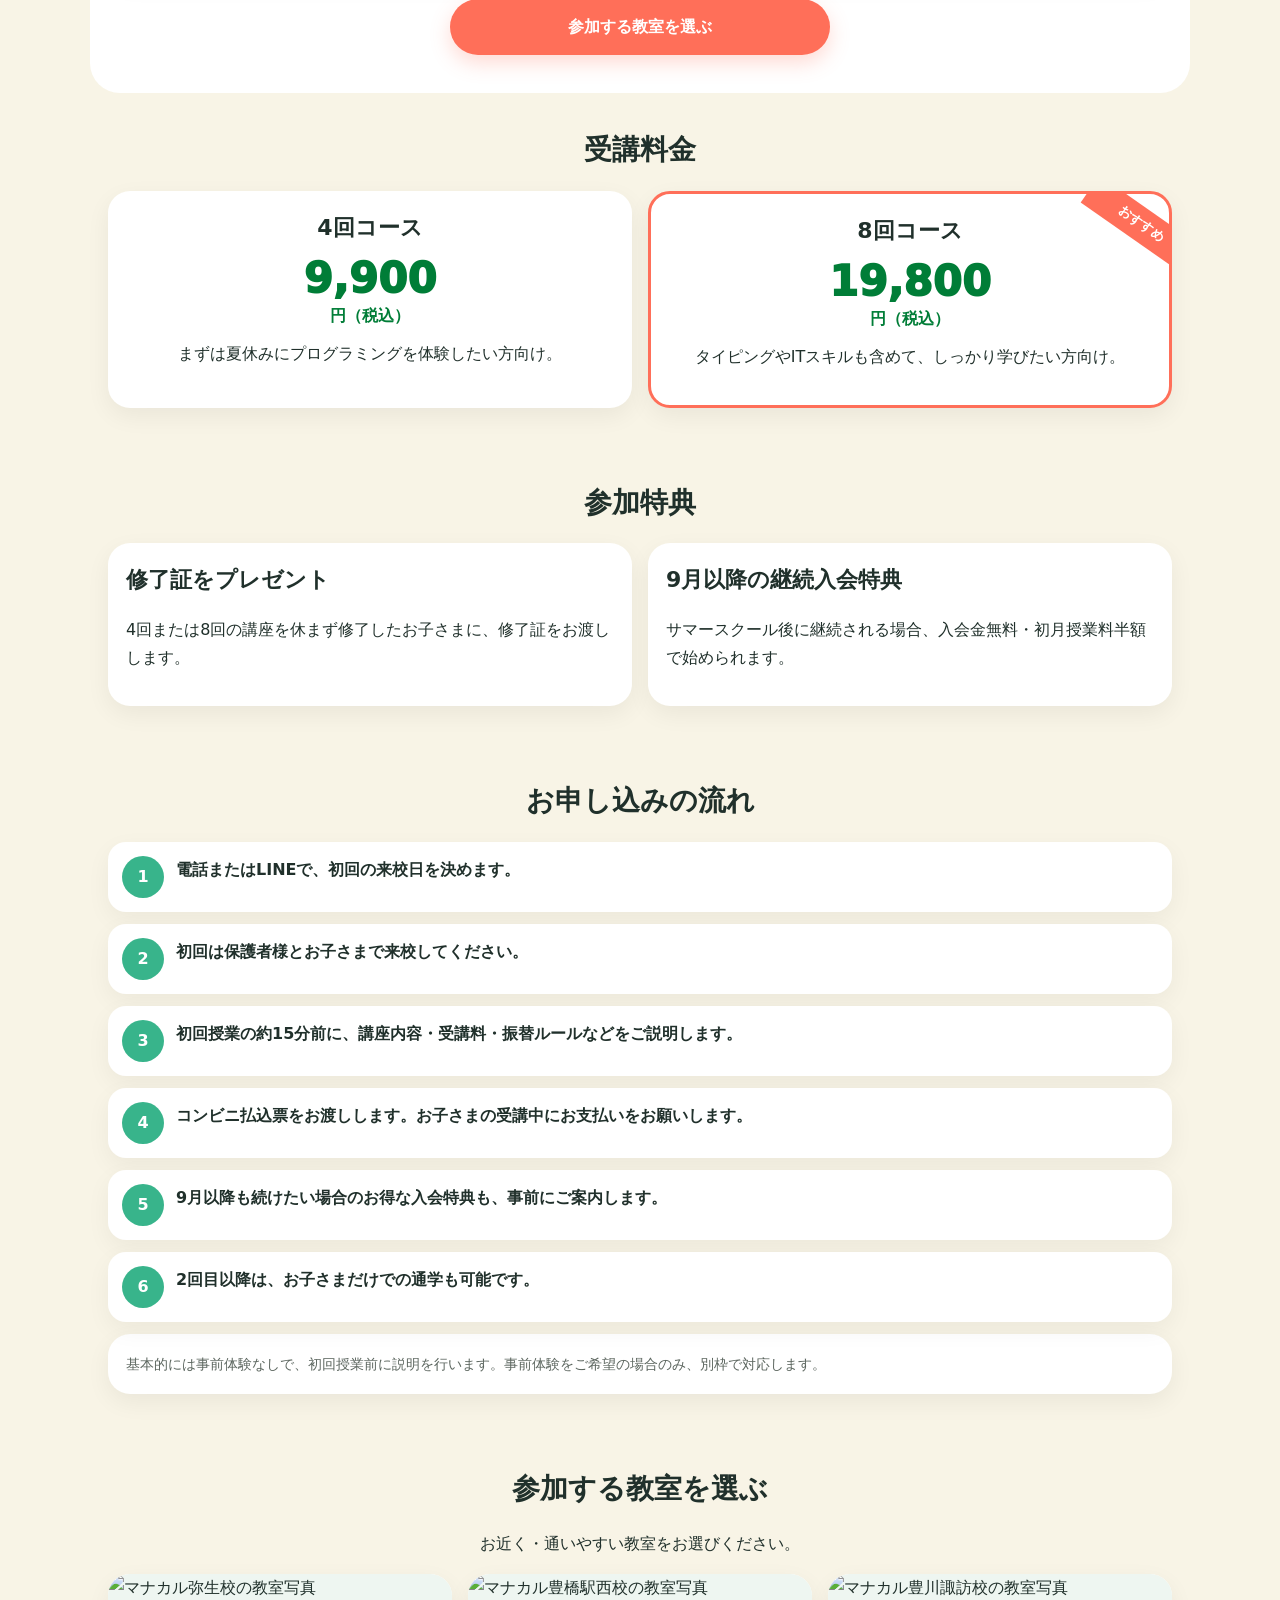
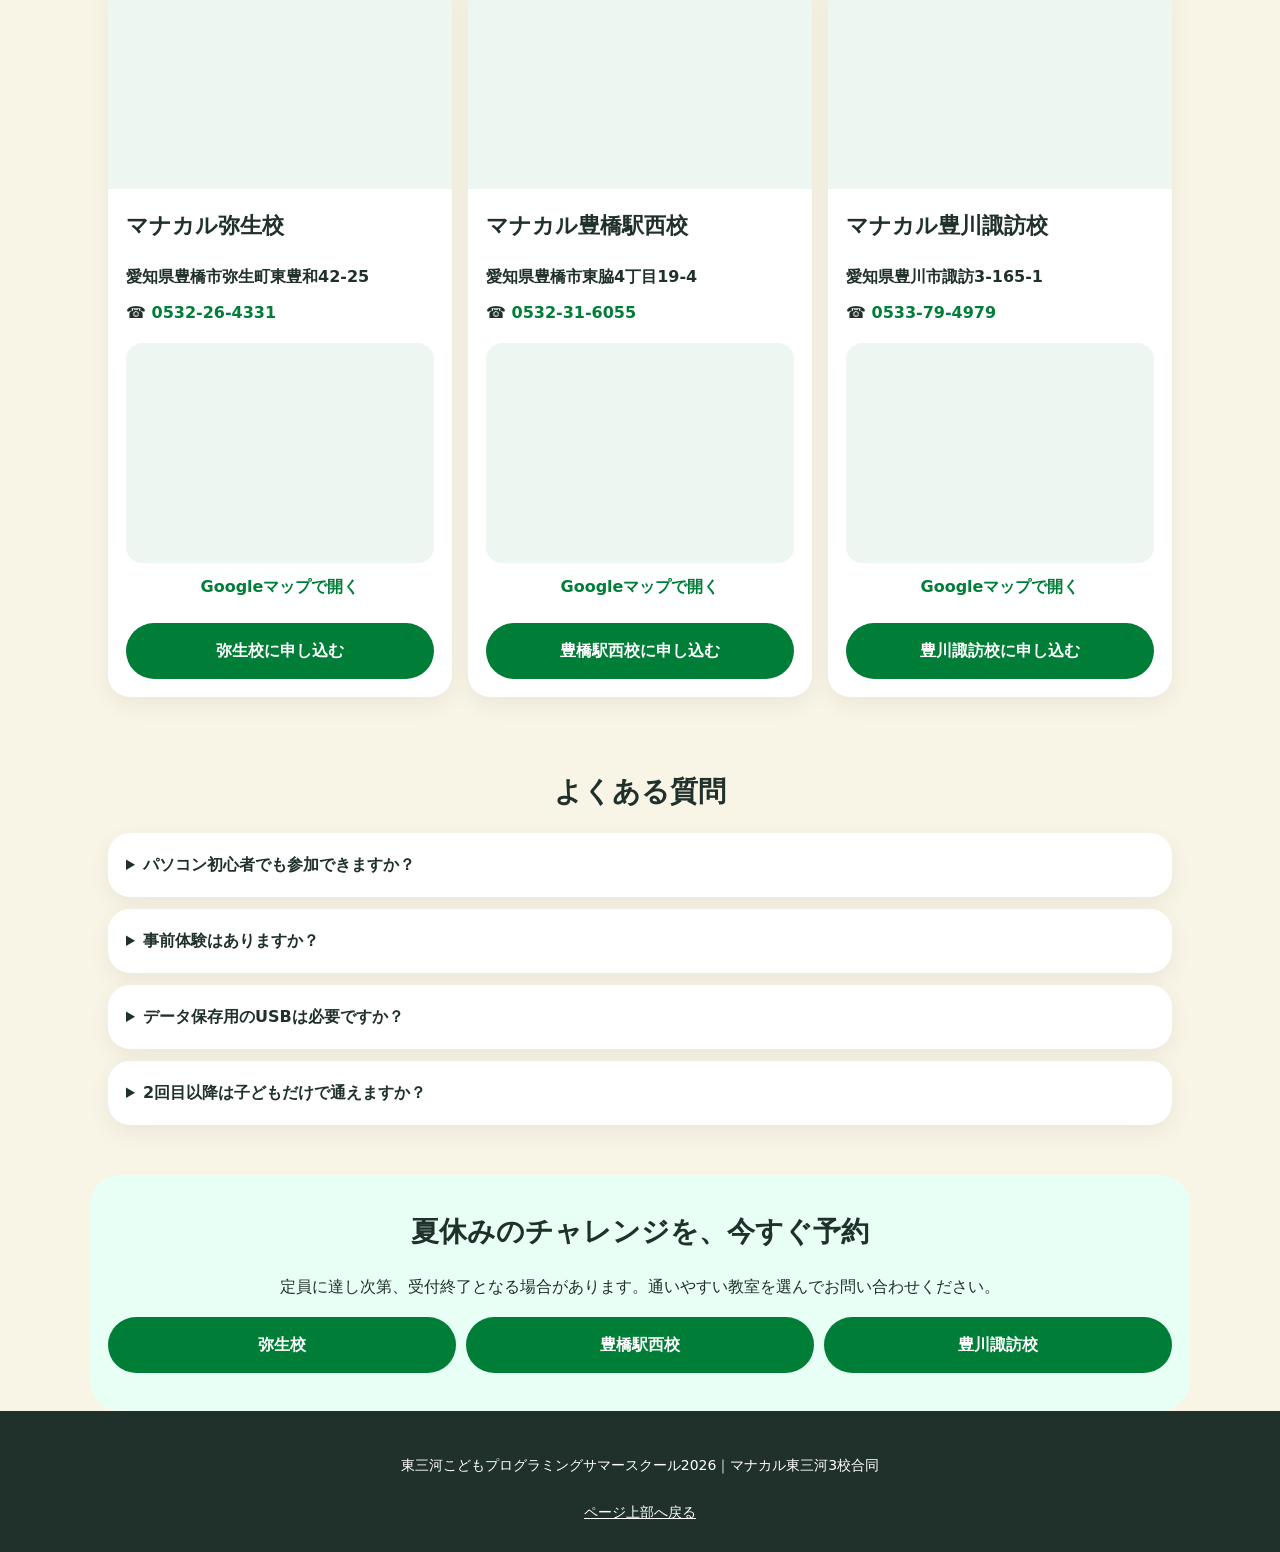
==== commit bd9d9a95: "lineリンク設定" ====
--- a/index.html
+++ b/index.html
@@ -3,39 +3,24 @@
 <head>
   <meta charset="UTF-8" />
   <meta name="viewport" content="width=device-width, initial-scale=1.0" />
-  <title>東三河こどもプログラミングサマースクール2026｜マナカル3校合同</title>
-  <meta name="description" content="マナカル東三河3校合同の夏休み限定講座。Scratch、Scratch Jr、マイクラプログラミング、タイピング・ITスキルを学べます。4回9,900円、8回19,800円。" />
+  <title>東三河こどもプログラミング サマースクール2026</title>
+  <meta name="description" content="マナカル東三河3校合同。Scratch・Scratch Jr・マイクラ・タイピングを学べる夏休み限定プログラミング講座です。" />
   <link rel="stylesheet" href="style.css" />
 </head>
 <body>
   <header class="hero" id="top">
     <div class="badge">PTA新聞をご覧の保護者様へ</div>
-    <p class="eyebrow">
-    東三河こどもプログラミング
-    </p>
-    
-    <h1>
-    サマースクール2026
-    </h1>
-    
-    <p class="lead">
-    楽しみながら「考える力」と「創る力」を育てる夏休み
-    <br>
-    タイピングもしっかり学べます！
-    </p>
-    <p class="lead">Scratch・Scratch Jr・マイクラ・タイピングで、夏休みに「できた！」を増やす短期講座です。</p>
+    <p class="eyebrow">マナカル東三河3校合同</p>
+    <p class="sub-title">東三河こどもプログラミング</p>
+    <h1>サマースクール2026</h1>
+    <p class="lead">楽しみながら「考える力」と「創る力」を育てる夏休み<br>タイピングもしっかり学べます！</p>
     <div class="hero-points">
-      <span>年長〜中学生対象</span>
-      <span>4回・8回コース</span>
-      <span>修了証あり</span>
+      <span>期間：7/20〜8/29</span><span>対象：年長〜中学生</span><span>4回 9,900円〜</span><span>各コース先着10名限定</span>
     </div>
-
     <div class="cta-box">
       <p class="cta-title">通いやすい教室を選んでお申し込みください</p>
       <div class="quick-links" aria-label="教室選択">
-        <a href="#yayoi">弥生校</a>
-        <a href="#ekinishi">豊橋駅西校</a>
-        <a href="#toyokawa">豊川諏訪校</a>
+        <a href="#yayoi">弥生校</a><a href="#ekinishi">豊橋駅西校</a><a href="#toyokawa">豊川諏訪校</a>
       </div>
     </div>
   </header>
@@ -43,90 +28,47 @@
   <main>
     <section class="section intro">
       <h2>夏休みだけの短期集中講座です</h2>
-      <p>「ゲームが好き」「パソコンに興味がある」「タイピングを身につけたい」お子さまに向けた、夏休み限定のプログラミング・ITスキル講座です。</p>
-      <p>通常の授業に近い内容で進めるため、短期参加でも学びやすく、9月以降の継続もイメージしやすい内容です。</p>
+      <p>ゲームやパソコンに興味のあるお子さまが、プログラミング・タイピング・ITスキルを楽しく学べる夏休み限定講座です。</p>
+      <p>通常授業に近い内容で進めるため、短期参加でも学びやすく、9月以降の継続もイメージしやすい内容です。</p>
       <a href="#schools" class="main-btn">教室を選んで申し込む</a>
     </section>
 
     <section class="section">
       <h2>こんなお子さまにおすすめ</h2>
       <div class="cards">
-        <div class="card">ゲームやマイクラが好き</div>
-        <div class="card">Scratchで作品づくりに挑戦したい</div>
-        <div class="card">タイピングを身につけたい</div>
-        <div class="card">パソコン操作に慣れてほしい</div>
-        <div class="card">夏休みに新しい経験をしたい</div>
-        <div class="card">将来役立つITスキルを学びたい</div>
+        <div class="card">ゲームやマイクラが好き</div><div class="card">Scratchで作品づくりに挑戦したい</div><div class="card">タイピングを身につけたい</div><div class="card">パソコン操作に慣れてほしい</div><div class="card">夏休みに新しい経験をしたい</div><div class="card">将来役立つITスキルを学びたい</div>
       </div>
     </section>
 
     <section class="section accent">
       <h2>講座内容</h2>
       <div class="course-grid">
-        <article class="course">
-          <h3>プログラミング講座</h3>
-          <ul class="check-list">
-            <li>Scratch</li>
-            <li>Scratch Jr</li>
-            <li>マイクラプログラミング</li>
-          </ul>
-          <p class="note">※豊川諏訪校のマイクラプログラミングは小学3年生以上が対象です。</p>
-        </article>
-        <article class="course">
-          <h3>タイピング・ITスキル講座</h3>
-          <ul class="check-list">
-            <li>キーボードマスター</li>
-            <li>マナカルITスキルテキスト</li>
-            <li>正しい入力・基本操作の習得</li>
-          </ul>
-          <p class="note">タイピングもしっかり学びたい方には、8回コースがおすすめです。</p>
-        </article>
+        <article class="course"><h3>プログラミング講座</h3><ul class="check-list"><li>Scratch</li><li>Scratch Jr</li><li>マイクラプログラミング</li></ul><p class="note">※マイクラプログラミングは小学3年生以上が対象です。</p></article>
+        <article class="course"><h3>タイピング・ITスキル講座</h3><ul class="check-list"><li>キーボードマスター</li><li>マナカルITスキルテキスト</li><li>正しい入力・基本操作の習得</li></ul><p class="note">タイピングもしっかり学びたい方には、8回コースがおすすめです。</p></article>
       </div>
-      <div class="center-action">
-        <a href="#schools" class="main-btn">参加する教室を選ぶ</a>
-      </div>
+      <div class="center-action"><a href="#schools" class="main-btn">参加する教室を選ぶ</a></div>
     </section>
 
     <section class="section">
       <h2>受講料金</h2>
       <div class="price-grid">
-        <article class="price-card">
-          <h3>4回コース</h3>
-          <p class="price">9,900<span>円</span></p>
-          <p>まずは夏休みにプログラミングを体験したい方向け。</p>
-        </article>
-        <article class="price-card recommended">
-          <div class="ribbon">おすすめ</div>
-          <h3>8回コース</h3>
-          <p class="price">19,800<span>円</span></p>
-          <p>タイピングやITスキルも含めて、しっかり学びたい方向け。</p>
-        </article>
+        <article class="price-card"><h3>4回コース</h3><p class="price">9,900<span>円（税込）</span></p><p>まずは夏休みにプログラミングを体験したい方向け。</p></article>
+        <article class="price-card recommended"><div class="ribbon">おすすめ</div><h3>8回コース</h3><p class="price">19,800<span>円（税込）</span></p><p>タイピングやITスキルも含めて、しっかり学びたい方向け。</p></article>
       </div>
     </section>
 
     <section class="section benefit">
       <h2>参加特典</h2>
       <div class="benefit-list">
-        <article>
-          <h3>修了証をプレゼント</h3>
-          <p>4回または8回の講座を休まず修了したお子さまに、修了証をお渡しします。</p>
-        </article>
-        <article>
-          <h3>9月以降の継続入会特典</h3>
-          <p>サマースクール後に継続される場合、入会金無料・初月授業料半額で始められます。</p>
-        </article>
+        <article><h3>修了証をプレゼント</h3><p>4回または8回の講座を休まず修了したお子さまに、修了証をお渡しします。</p></article>
+        <article><h3>9月以降の継続入会特典</h3><p>サマースクール後に継続される場合、入会金無料・初月授業料半額で始められます。</p></article>
       </div>
     </section>
 
     <section class="section flow">
       <h2>お申し込みの流れ</h2>
       <ol class="flow-list">
-        <li><span>1</span><p>電話またはLINEで、初回の来校日を決めます。</p></li>
-        <li><span>2</span><p>初回は保護者様とお子さまで来校してください。</p></li>
-        <li><span>3</span><p>初回授業の約15分前にお越しいただき、講座内容・受講料・振替ルールなどをご説明します。</p></li>
-        <li><span>4</span><p>コンビニ払込票をお渡しします。お子さまの受講中にお支払いをお願いします。</p></li>
-        <li><span>5</span><p>9月以降も続けたい場合のお得な入会特典も、事前にご案内します。</p></li>
-        <li><span>6</span><p>2回目以降は、お子さまだけでの通学も可能です。</p></li>
+        <li><span>1</span><p>電話またはLINEで、初回の来校日を決めます。</p></li><li><span>2</span><p>初回は保護者様とお子さまで来校してください。</p></li><li><span>3</span><p>初回授業の約15分前に、講座内容・受講料・振替ルールなどをご説明します。</p></li><li><span>4</span><p>コンビニ払込票をお渡しします。お子さまの受講中にお支払いをお願いします。</p></li><li><span>5</span><p>9月以降も続けたい場合のお得な入会特典も、事前にご案内します。</p></li><li><span>6</span><p>2回目以降は、お子さまだけでの通学も可能です。</p></li>
       </ol>
       <p class="note box-note">基本的には事前体験なしで、初回授業前に説明を行います。事前体験をご希望の場合のみ、別枠で対応します。</p>
     </section>
@@ -134,74 +76,29 @@
     <section class="section" id="schools">
       <h2>参加する教室を選ぶ</h2>
       <p class="center">お近く・通いやすい教室をお選びください。</p>
-
-      <div class="school-nav">
-        <a href="#yayoi">マナカル弥生校</a>
-        <a href="#ekinishi">マナカル豊橋駅西校</a>
-        <a href="#toyokawa">マナカル豊川諏訪校</a>
-      </div>
-
+      <!-- <div class="school-nav"><a href="#yayoi">弥生校</a><a href="#ekinishi">豊橋駅西校</a><a href="#toyokawa">豊川諏訪校</a></div> -->
       <div class="school-list">
-        <article class="school" id="yayoi">
-          <div class="school-photo">写真・教室外観など</div>
-          <h3>マナカル弥生校</h3>
-          <p>豊橋市内から通いやすい教室です。Scratch・Scratch Jr・マイクラ・タイピングなど、学年や経験に合わせてご相談ください。</p>
-          <div class="map-placeholder">Googleマップ埋め込み予定</div>
-          <a class="reserve-btn" href="#">弥生校に申し込む</a>
-        </article>
-
-        <article class="school" id="ekinishi">
-          <div class="school-photo">写真・教室外観など</div>
-          <h3>マナカル豊橋駅西校</h3>
-          <p>豊橋駅西エリアから通いやすい教室です。プログラミングとタイピングを、夏休みの短期講座として学べます。</p>
-          <div class="map-placeholder">Googleマップ埋め込み予定</div>
-          <a class="reserve-btn" href="#">豊橋駅西校に申し込む</a>
-        </article>
-
-        <article class="school" id="toyokawa">
-          <div class="school-photo">写真・教室外観など</div>
-          <h3>マナカル豊川諏訪校</h3>
-          <p>豊川市周辺から通いやすい教室です。マイクラプログラミングは小学3年生以上を対象としています。</p>
-          <div class="map-placeholder">Googleマップ埋め込み予定</div>
-          <a class="reserve-btn" href="#">豊川諏訪校に申し込む</a>
-        </article>
+        <article class="school" id="yayoi"><img class="school-photo" src="images/school-yayoi.jpg" alt="マナカル弥生校の教室写真"><div class="school-body"><h3>マナカル弥生校</h3><p class="address">愛知県豊橋市弥生町東豊和42-25</p><p class="tel">☎ <a href="tel:0532264331">0532-26-4331</a></p><div class="map-wrap"><iframe title="マナカル弥生校 Googleマップ" loading="lazy" referrerpolicy="no-referrer-when-downgrade" src="https://www.google.com/maps?q=%E6%84%9B%E7%9F%A5%E7%9C%8C%E8%B1%8A%E6%A9%8B%E5%B8%82%E5%BC%A5%E7%94%9F%E7%94%BA%E6%9D%B1%E8%B1%8A%E5%92%8C42-25&output=embed"></iframe></div><a class="map-link" href="https://www.google.com/maps/search/?api=1&query=%E6%84%9B%E7%9F%A5%E7%9C%8C%E8%B1%8A%E6%A9%8B%E5%B8%82%E5%BC%A5%E7%94%9F%E7%94%BA%E6%9D%B1%E8%B1%8A%E5%92%8C42-25" target="_blank" rel="noopener">Googleマップで開く</a><a class="reserve-btn" href="https://lin.ee/oq0J8fW">弥生校に申し込む</a></div></article>
+        <article class="school" id="ekinishi"><img class="school-photo" src="images/school-ekinishi.jpg" alt="マナカル豊橋駅西校の教室写真"><div class="school-body"><h3>マナカル豊橋駅西校</h3><p class="address">愛知県豊橋市東脇4丁目19-4</p><p class="tel">☎ <a href="tel:0532316055">0532-31-6055</a></p><div class="map-wrap"><iframe title="マナカル豊橋駅西校 Googleマップ" loading="lazy" referrerpolicy="no-referrer-when-downgrade" src="https://www.google.com/maps?q=%E6%84%9B%E7%9F%A5%E7%9C%8C%E8%B1%8A%E6%A9%8B%E5%B8%82%E6%9D%B1%E8%84%874%E4%B8%81%E7%9B%AE19-4&output=embed"></iframe></div><a class="map-link" href="https://www.google.com/maps/search/?api=1&query=%E6%84%9B%E7%9F%A5%E7%9C%8C%E8%B1%8A%E6%A9%8B%E5%B8%82%E6%9D%B1%E8%84%874%E4%B8%81%E7%9B%AE19-4" target="_blank" rel="noopener">Googleマップで開く</a><a class="reserve-btn" href="https://lin.ee/PNMRNlX">豊橋駅西校に申し込む</a></div></article>
+        <article class="school" id="toyokawa"><img class="school-photo" src="images/school-toyokawa.jpg" alt="マナカル豊川諏訪校の教室写真"><div class="school-body"><h3>マナカル豊川諏訪校</h3><p class="address">愛知県豊川市諏訪3-165-1</p><p class="tel">☎ <a href="tel:0533794979">0533-79-4979</a></p><div class="map-wrap"><iframe title="マナカル豊川諏訪校 Googleマップ" loading="lazy" referrerpolicy="no-referrer-when-downgrade" src="https://www.google.com/maps?q=%E6%84%9B%E7%9F%A5%E7%9C%8C%E8%B1%8A%E5%B7%9D%E5%B8%82%E8%AB%8F%E8%A8%AA3-165-1&output=embed"></iframe></div><a class="map-link" href="https://www.google.com/maps/search/?api=1&query=%E6%84%9B%E7%9F%A5%E7%9C%8C%E8%B1%8A%E5%B7%9D%E5%B8%82%E8%AB%8F%E8%A8%AA3-165-1" target="_blank" rel="noopener">Googleマップで開く</a><a class="reserve-btn" href="https://lin.ee/QcZq0FK">豊川諏訪校に申し込む</a></div></article>
       </div>
     </section>
 
     <section class="section faq">
       <h2>よくある質問</h2>
-      <details>
-        <summary>パソコン初心者でも参加できますか？</summary>
-        <p>はい。初めてのお子さまでも、年齢や経験に合わせて進めます。</p>
-      </details>
-      <details>
-        <summary>事前体験はありますか？</summary>
-        <p>基本的には事前体験なしで、初回授業前に保護者様へ内容をご説明します。事前体験をご希望の場合は、各教室へご相談ください。</p>
-      </details>
-      <details>
-        <summary>データ保存用のUSBは必要ですか？</summary>
-        <p>サマースクール中は教室のクラウドにデータを保存するため、USBのご用意は不要です。正式入会後はUSBをご用意いただきます。</p>
-      </details>
-      <details>
-        <summary>2回目以降は子どもだけで通えますか？</summary>
-        <p>はい。初回説明後、2回目以降はお子さまだけでの通学も可能です。</p>
-      </details>
+      <details><summary>パソコン初心者でも参加できますか？</summary><p>はい。初めてのお子さまでも、年齢や経験に合わせて進めます。</p></details>
+      <details><summary>事前体験はありますか？</summary><p>基本的には事前体験なしで、初回授業前に保護者様へ内容をご説明します。事前体験をご希望の場合は、各教室へご相談ください。</p></details>
+      <details><summary>データ保存用のUSBは必要ですか？</summary><p>サマースクール中は教室のクラウドにデータを保存するため、USBのご用意は不要です。正式入会後はUSBをご用意いただきます。</p></details>
+      <details><summary>2回目以降は子どもだけで通えますか？</summary><p>はい。初回説明後、2回目以降はお子さまだけでの通学も可能です。</p></details>
     </section>
 
     <section class="section final-cta">
       <h2>夏休みのチャレンジを、今すぐ予約</h2>
       <p>定員に達し次第、受付終了となる場合があります。通いやすい教室を選んでお問い合わせください。</p>
-      <div class="quick-links">
-        <a href="#yayoi">弥生校</a>
-        <a href="#ekinishi">豊橋駅西校</a>
-        <a href="#toyokawa">豊川諏訪校</a>
-      </div>
+      <div class="quick-links"><a href="#yayoi">弥生校</a><a href="#ekinishi">豊橋駅西校</a><a href="#toyokawa">豊川諏訪校</a></div>
     </section>
   </main>
 
-  <footer>
-    <p>東三河こどもプログラミングサマースクール2026｜マナカル東三河3校合同</p>
-    <a href="#top">ページ上部へ戻る</a>
-  </footer>
+  <footer><p>東三河こどもプログラミングサマースクール2026｜マナカル東三河3校合同</p><a href="#top">ページ上部へ戻る</a></footer>
 </body>
 </html>
--- a/style.css
+++ b/style.css
@@ -1,383 +1 @@
-* {
-  box-sizing: border-box;
-}
-
-html {
-  scroll-behavior: smooth;
-}
-
-body {
-  margin: 0;
-  font-family: system-ui, -apple-system, BlinkMacSystemFont, "Noto Sans JP", sans-serif;
-  color: #20302b;
-  background: #f8f4e6;
-  line-height: 1.75;
-}
-
-a {
-  color: inherit;
-}
-
-.hero {
-  padding: 42px 18px 36px;
-  text-align: center;
-  background:
-    radial-gradient(circle at 20% 10%, rgba(56,180,139,.25), transparent 30%),
-    linear-gradient(180deg, #e7fff5 0%, #f8f4e6 100%);
-}
-
-.badge {
-  display: inline-block;
-  padding: 6px 14px;
-  border-radius: 999px;
-  background: #ffffff;
-  border: 1px solid #38b48b;
-  color: #007d37;
-  font-weight: 800;
-  font-size: 14px;
-}
-
-.eyebrow {
-  margin: 18px 0 6px;
-  color: #007d37;
-  font-weight: 800;
-  letter-spacing: .08em;
-}
-
-h1 {
-  margin: 8px 0 14px;
-  font-size: clamp(34px, 9vw, 62px);
-  line-height: 1.12;
-  letter-spacing: 0.02em;
-}
-
-.lead {
-  max-width: 720px;
-  margin: 0 auto 20px;
-  font-size: 17px;
-  font-weight: 700;
-}
-
-.hero-points {
-  display: flex;
-  gap: 8px;
-  justify-content: center;
-  flex-wrap: wrap;
-  margin: 18px auto 22px;
-}
-
-.hero-points span {
-  background: #fff;
-  border-radius: 999px;
-  padding: 8px 12px;
-  font-weight: 800;
-  font-size: 14px;
-  box-shadow: 0 6px 18px rgba(0,0,0,.06);
-}
-
-.cta-box {
-  max-width: 760px;
-  margin: 0 auto;
-  padding: 16px;
-  background: rgba(255,255,255,.88);
-  border-radius: 24px;
-  box-shadow: 0 10px 30px rgba(0,0,0,.08);
-}
-
-.cta-title {
-  margin: 0 0 12px;
-  font-weight: 900;
-}
-
-.quick-links,
-.school-nav {
-  display: grid;
-  gap: 10px;
-  grid-template-columns: 1fr;
-}
-
-.quick-links a,
-.school-nav a,
-.main-btn,
-.reserve-btn {
-  display: inline-block;
-  padding: 14px 16px;
-  border-radius: 999px;
-  text-decoration: none;
-  text-align: center;
-  font-weight: 900;
-}
-
-.quick-links a,
-.school-nav a {
-  background: #007d37;
-  color: white;
-}
-
-.main-btn {
-  width: min(100%, 380px);
-  background: #ff6f59;
-  color: white;
-  box-shadow: 0 8px 20px rgba(255, 111, 89, 0.25);
-}
-
-.reserve-btn {
-  width: 100%;
-  margin-top: 14px;
-  background: #007d37;
-  color: white;
-}
-
-.section {
-  padding: 38px 18px;
-  max-width: 1040px;
-  margin: 0 auto;
-}
-
-.section h2 {
-  text-align: center;
-  font-size: 28px;
-  line-height: 1.35;
-  margin: 0 0 22px;
-}
-
-.intro {
-  text-align: center;
-}
-
-.intro p {
-  max-width: 760px;
-  margin: 0 auto 12px;
-  font-weight: 600;
-}
-
-.cards,
-.course-grid,
-.price-grid,
-.benefit-list,
-.school-list {
-  display: grid;
-  gap: 16px;
-}
-
-.card,
-.course,
-.price-card,
-.benefit-list article,
-.school,
-details,
-.box-note {
-  background: white;
-  border-radius: 22px;
-  padding: 18px;
-  box-shadow: 0 8px 24px rgba(0, 0, 0, 0.06);
-}
-
-.card {
-  font-weight: 800;
-  text-align: center;
-}
-
-.accent {
-  background: white;
-  border-radius: 30px;
-}
-
-.course h3,
-.price-card h3,
-.benefit-list h3,
-.school h3 {
-  margin: 0 0 10px;
-  font-size: 22px;
-}
-
-.check-list {
-  list-style: none;
-  padding: 0;
-  margin: 0;
-}
-
-.check-list li {
-  padding: 8px 0 8px 32px;
-  position: relative;
-  font-weight: 800;
-}
-
-.check-list li::before {
-  content: "✓";
-  position: absolute;
-  left: 0;
-  color: #38b48b;
-  font-weight: 900;
-}
-
-.note {
-  color: #5c665f;
-  font-size: 14px;
-  margin: 12px 0 0;
-}
-
-.center,
-.center-action {
-  text-align: center;
-}
-
-.center-action {
-  margin-top: 22px;
-}
-
-.price-card {
-  text-align: center;
-  position: relative;
-  overflow: hidden;
-}
-
-.price {
-  margin: 8px 0;
-  color: #007d37;
-  font-size: 42px;
-  font-weight: 900;
-  line-height: 1;
-}
-
-.price span {
-  font-size: 18px;
-}
-
-.recommended {
-  border: 3px solid #ff6f59;
-}
-
-.ribbon {
-  position: absolute;
-  top: 14px;
-  right: -34px;
-  transform: rotate(35deg);
-  background: #ff6f59;
-  color: white;
-  font-weight: 900;
-  padding: 5px 36px;
-  font-size: 13px;
-}
-
-.flow-list {
-  list-style: none;
-  margin: 0;
-  padding: 0;
-  display: grid;
-  gap: 12px;
-}
-
-.flow-list li {
-  display: grid;
-  grid-template-columns: 42px 1fr;
-  gap: 12px;
-  align-items: start;
-  background: #fff;
-  border-radius: 18px;
-  padding: 14px;
-  box-shadow: 0 8px 24px rgba(0, 0, 0, 0.05);
-}
-
-.flow-list span {
-  display: grid;
-  place-items: center;
-  width: 42px;
-  height: 42px;
-  border-radius: 50%;
-  background: #38b48b;
-  color: white;
-  font-weight: 900;
-}
-
-.flow-list p {
-  margin: 0;
-  font-weight: 700;
-}
-
-.school-nav {
-  margin: 18px auto 24px;
-  max-width: 820px;
-}
-
-.school {
-  scroll-margin-top: 16px;
-}
-
-.school-photo,
-.map-placeholder {
-  display: grid;
-  place-items: center;
-  min-height: 150px;
-  border: 2px dashed #b7c6be;
-  border-radius: 18px;
-  background: #f2f7f4;
-  color: #637069;
-  font-weight: 800;
-  text-align: center;
-  margin-bottom: 14px;
-}
-
-.map-placeholder {
-  min-height: 180px;
-  margin-top: 12px;
-}
-
-details {
-  margin-bottom: 12px;
-}
-
-summary {
-  font-weight: 900;
-  cursor: pointer;
-}
-
-.final-cta {
-  text-align: center;
-  background: #e7fff5;
-  border-radius: 30px;
-}
-
-footer {
-  padding: 28px 20px;
-  text-align: center;
-  background: #20302b;
-  color: white;
-  font-size: 14px;
-}
-
-footer a {
-  display: inline-block;
-  margin-top: 8px;
-  color: #fff;
-}
-
-@media (min-width: 720px) {
-  .quick-links,
-  .school-nav {
-    grid-template-columns: repeat(3, 1fr);
-  }
-
-  .cards {
-    grid-template-columns: repeat(3, 1fr);
-  }
-
-  .course-grid,
-  .price-grid,
-  .benefit-list {
-    grid-template-columns: repeat(2, 1fr);
-  }
-
-  .school-list {
-    grid-template-columns: repeat(3, 1fr);
-  }
-
-  .school {
-    display: flex;
-    flex-direction: column;
-  }
-
-  .school p {
-    flex: 1;
-  }
-}
+*{box-sizing:border-box}html{scroll-behavior:smooth}body{margin:0;font-family:system-ui,-apple-system,BlinkMacSystemFont,"Noto Sans JP",sans-serif;color:#20302b;background:#f8f4e6;line-height:1.75}.hero{padding:42px 18px 36px;text-align:center;background:radial-gradient(circle at 20% 10%,rgba(56,180,139,.25),transparent 30%),linear-gradient(180deg,#e7fff5 0%,#f8f4e6 100%)}.badge{display:inline-block;padding:6px 14px;border-radius:999px;background:#fff;border:1px solid #38b48b;color:#007d37;font-weight:800;font-size:14px}.eyebrow{margin:18px 0 6px;color:#007d37;font-weight:900;letter-spacing:.08em}.sub-title{margin:0;color:#007d37;font-weight:900;font-size:clamp(22px,5.2vw,38px);letter-spacing:.02em}h1{margin:8px 0 14px;color:#0b51b7;font-size:clamp(44px,12vw,82px);line-height:1.12;font-weight:950;letter-spacing:.02em;text-shadow:0 4px 0 #fff,0 8px 20px rgba(0,0,0,.12)}.lead{max-width:720px;margin:0 auto 20px;font-size:17px;font-weight:800}.hero-points{display:flex;gap:8px;justify-content:center;flex-wrap:wrap;margin:18px auto 22px}.hero-points span{background:#fff;border-radius:999px;padding:8px 12px;font-weight:900;font-size:14px;box-shadow:0 6px 18px rgba(0,0,0,.06)}.cta-box{max-width:760px;margin:0 auto;padding:16px;background:rgba(255,255,255,.88);border-radius:24px;box-shadow:0 10px 30px rgba(0,0,0,.08)}.cta-title{margin:0 0 12px;font-weight:900}.quick-links,.school-nav{display:grid;gap:10px;grid-template-columns:1fr}.quick-links a,.school-nav a,.main-btn,.reserve-btn{display:inline-block;padding:14px 16px;border-radius:999px;text-decoration:none;text-align:center;font-weight:900}.quick-links a,.school-nav a{background:#007d37;color:white}.main-btn{width:min(100%,380px);background:#ff6f59;color:white;box-shadow:0 8px 20px rgba(255,111,89,.25)}.reserve-btn{width:100%;margin-top:8px;background:#007d37;color:white}.section{padding:38px 18px;max-width:1100px;margin:0 auto}.section h2{text-align:center;font-size:28px;line-height:1.35;margin:0 0 22px}.intro{text-align:center}.intro p{max-width:760px;margin:0 auto 12px;font-weight:600}.cards,.course-grid,.price-grid,.benefit-list,.school-list{display:grid;gap:16px}.card,.course,.price-card,.benefit-list article,.school,details,.box-note{background:white;border-radius:22px;padding:18px;box-shadow:0 8px 24px rgba(0,0,0,.06)}.card{font-weight:800;text-align:center}.accent{background:white;border-radius:30px}.course h3,.price-card h3,.benefit-list h3,.school h3{margin:0 0 10px;font-size:22px}.check-list{list-style:none;padding:0;margin:0}.check-list li{padding:8px 0 8px 32px;position:relative;font-weight:800}.check-list li::before{content:"✓";position:absolute;left:0;color:#38b48b;font-weight:900}.note{color:#5c665f;font-size:14px;margin:12px 0 0}.center,.center-action{text-align:center}.center-action{margin-top:22px}.price-card{text-align:center;position:relative;overflow:hidden}.price{margin:8px 0;color:#007d37;font-size:42px;font-weight:950;line-height:1}.price span{display:block;margin-top:8px;font-size:16px}.recommended{border:3px solid #ff6f59}.ribbon{position:absolute;top:14px;right:-34px;transform:rotate(35deg);background:#ff6f59;color:white;font-weight:900;padding:5px 36px;font-size:13px}.flow-list{list-style:none;margin:0;padding:0;display:grid;gap:12px}.flow-list li{display:grid;grid-template-columns:42px 1fr;gap:12px;align-items:start;background:#fff;border-radius:18px;padding:14px;box-shadow:0 8px 24px rgba(0,0,0,.05)}.flow-list span{display:grid;place-items:center;width:42px;height:42px;border-radius:50%;background:#38b48b;color:white;font-weight:900}.flow-list p{margin:0;font-weight:700}.school-nav{margin:18px auto 24px;max-width:820px}.school{padding:0;overflow:hidden;display:flex;flex-direction:column;scroll-margin-top:16px}.school-photo{display:block;width:100%;aspect-ratio:16/10;object-fit:cover;background:#eef6f1}.school-body{padding:18px;display:flex;flex-direction:column;gap:8px;flex:1}.address,.tel{margin:0;font-weight:800}.tel a{color:#007d37;text-decoration:none}.map-wrap{position:relative;width:100%;height:220px;border-radius:16px;overflow:hidden;background:#eef6f1;margin-top:8px}.map-wrap iframe{position:absolute;inset:0;width:100%;height:100%;border:0}.map-link{display:inline-block;color:#007d37;font-weight:900;text-align:center;text-decoration:none;margin:2px 0 6px}details{margin-bottom:12px}summary{font-weight:900;cursor:pointer}details p{margin:14px 0 0}.final-cta{text-align:center;background:#e7fff5;border-radius:30px}footer{padding:28px 20px;text-align:center;background:#20302b;color:white;font-size:14px}footer a{display:inline-block;margin-top:8px;color:#fff}@media (min-width:720px){.quick-links,.school-nav{grid-template-columns:repeat(3,1fr)}.cards{grid-template-columns:repeat(3,1fr)}.course-grid,.price-grid,.benefit-list{grid-template-columns:repeat(2,1fr)}.school-list{grid-template-columns:repeat(3,1fr)}}@media (max-width:719px){.map-wrap{height:240px}}
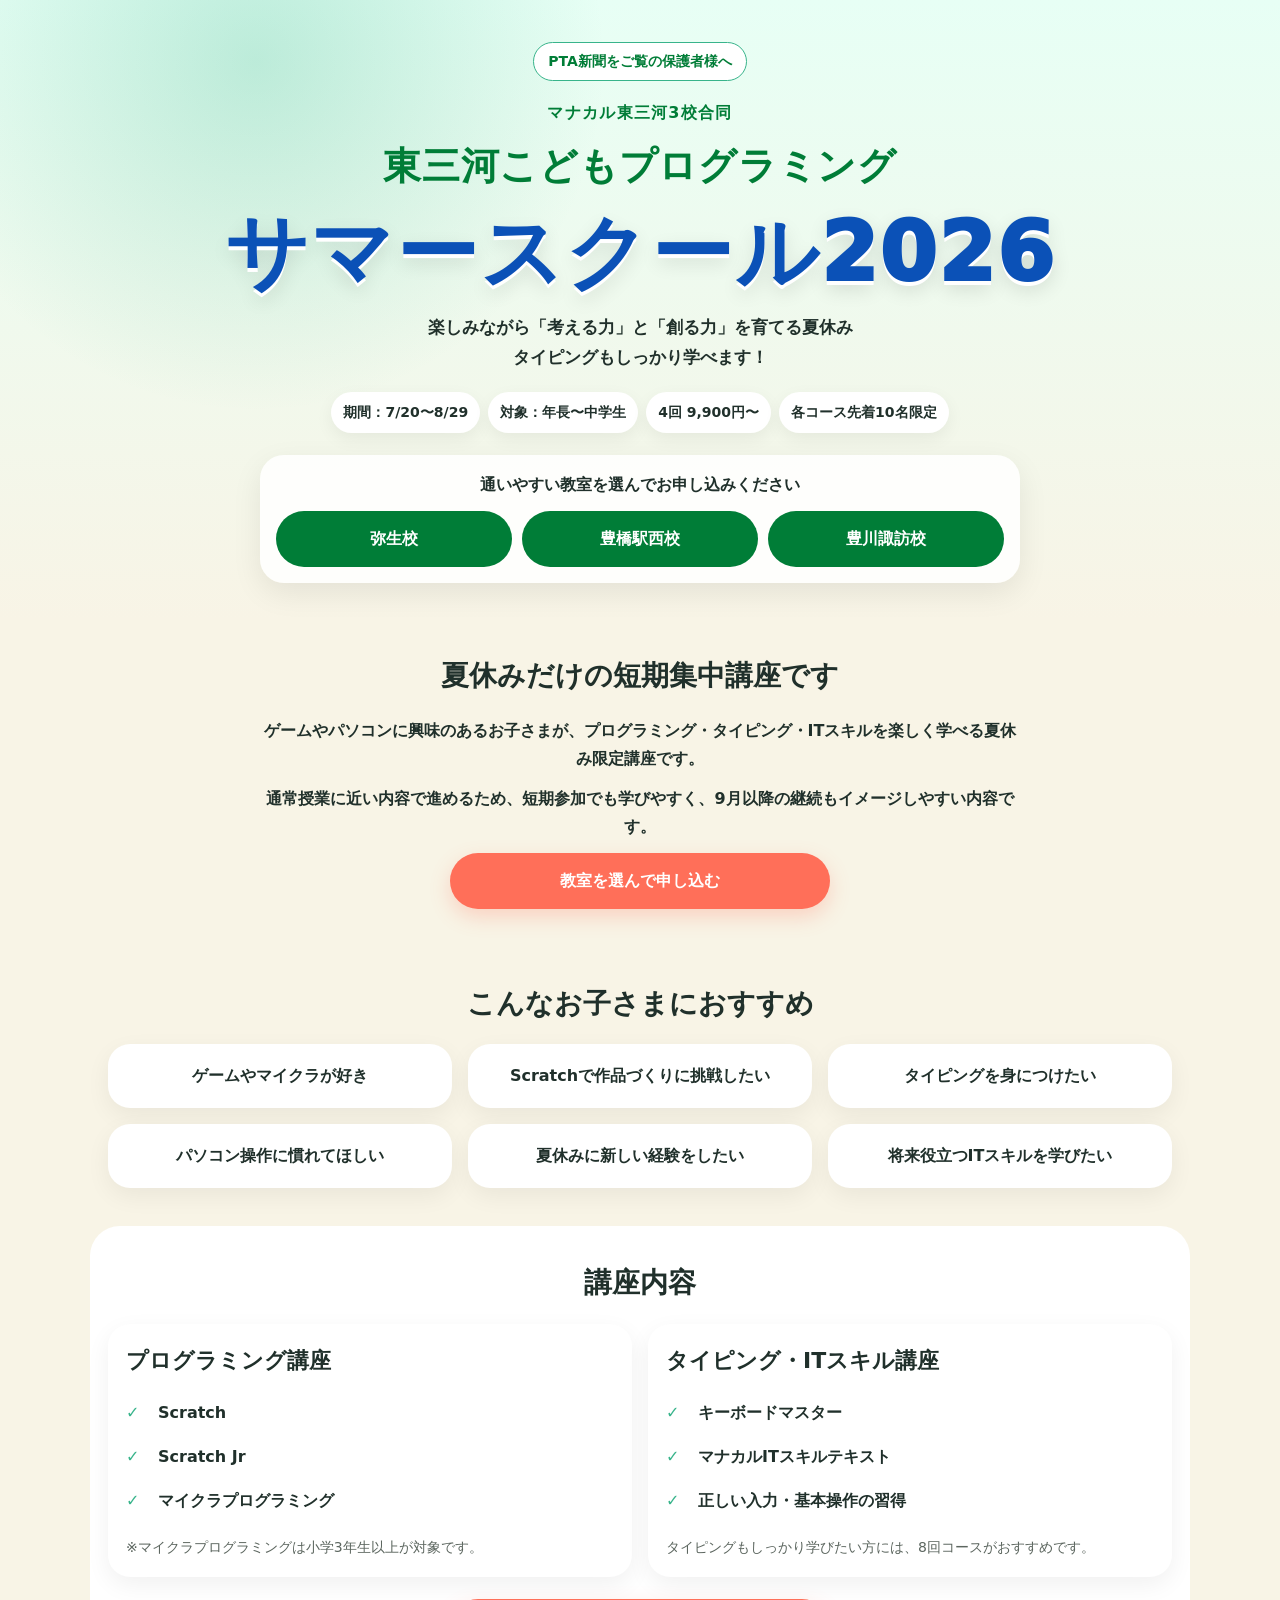
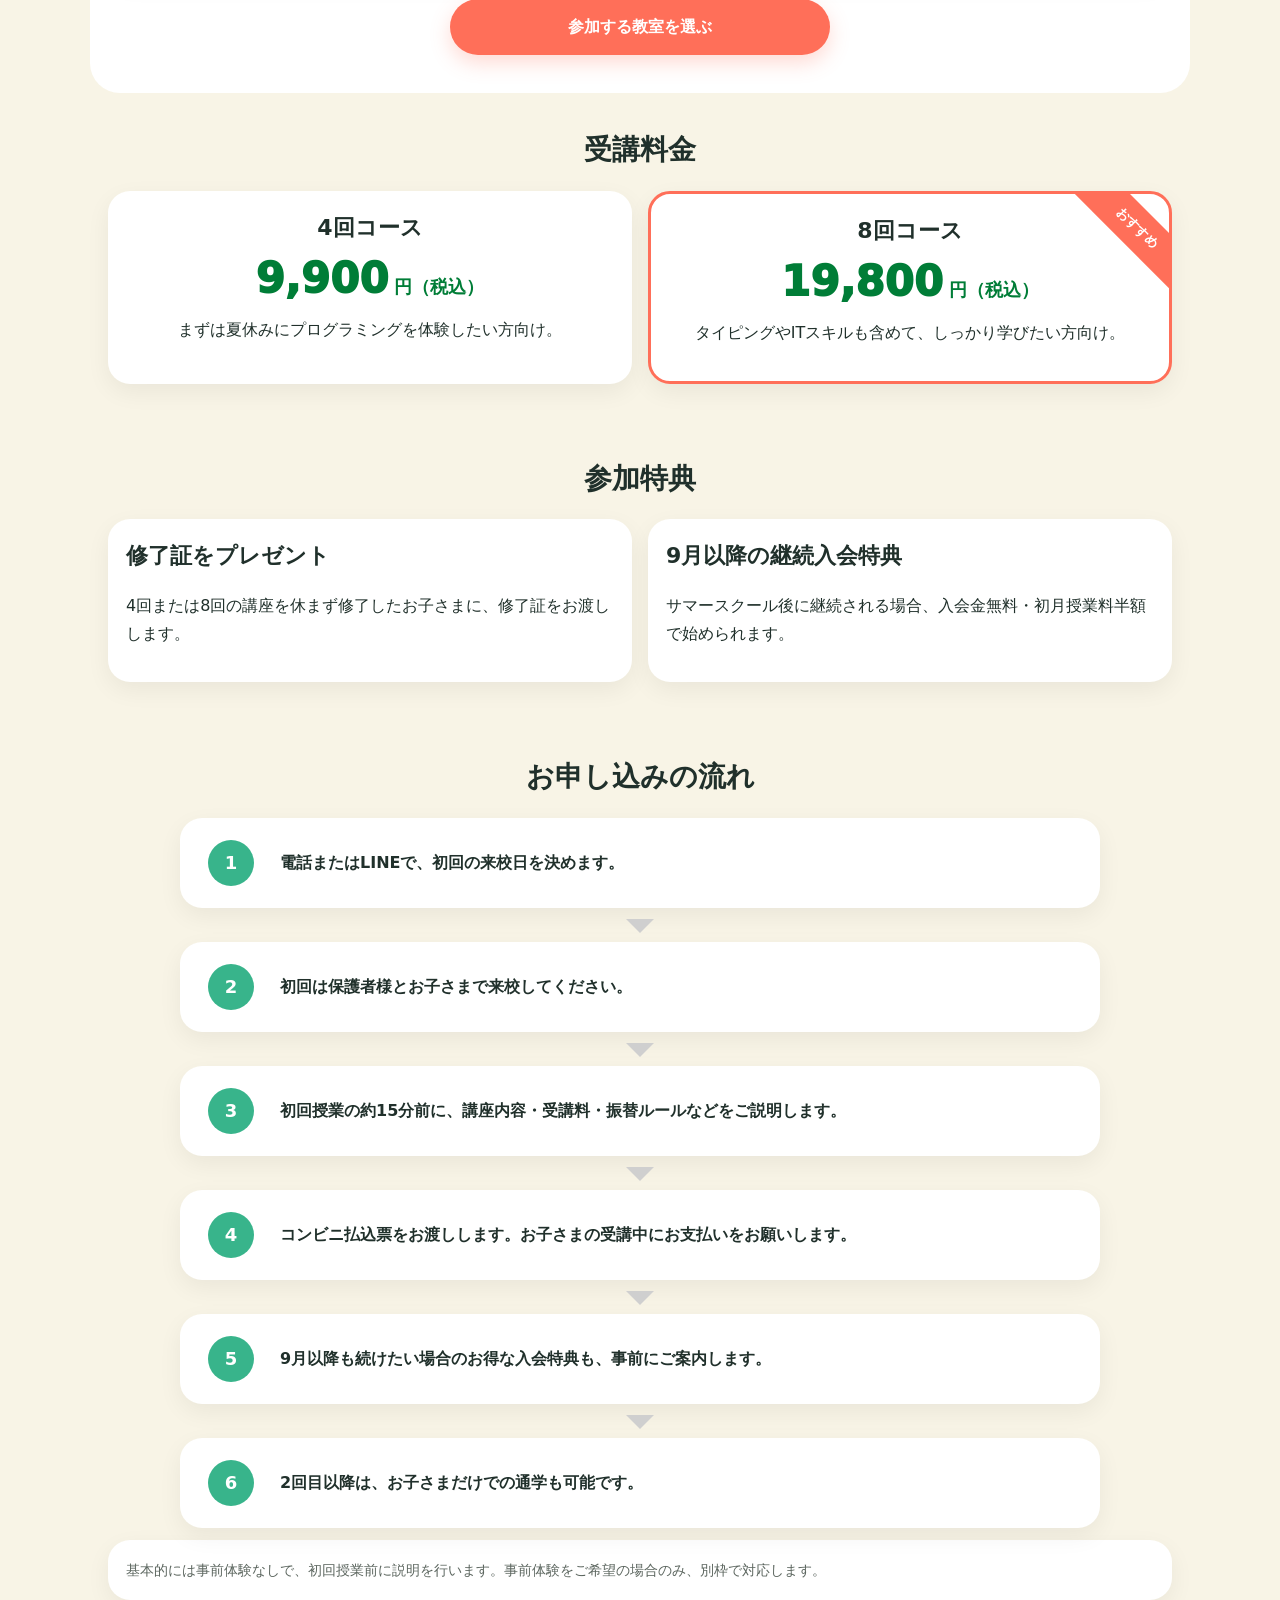
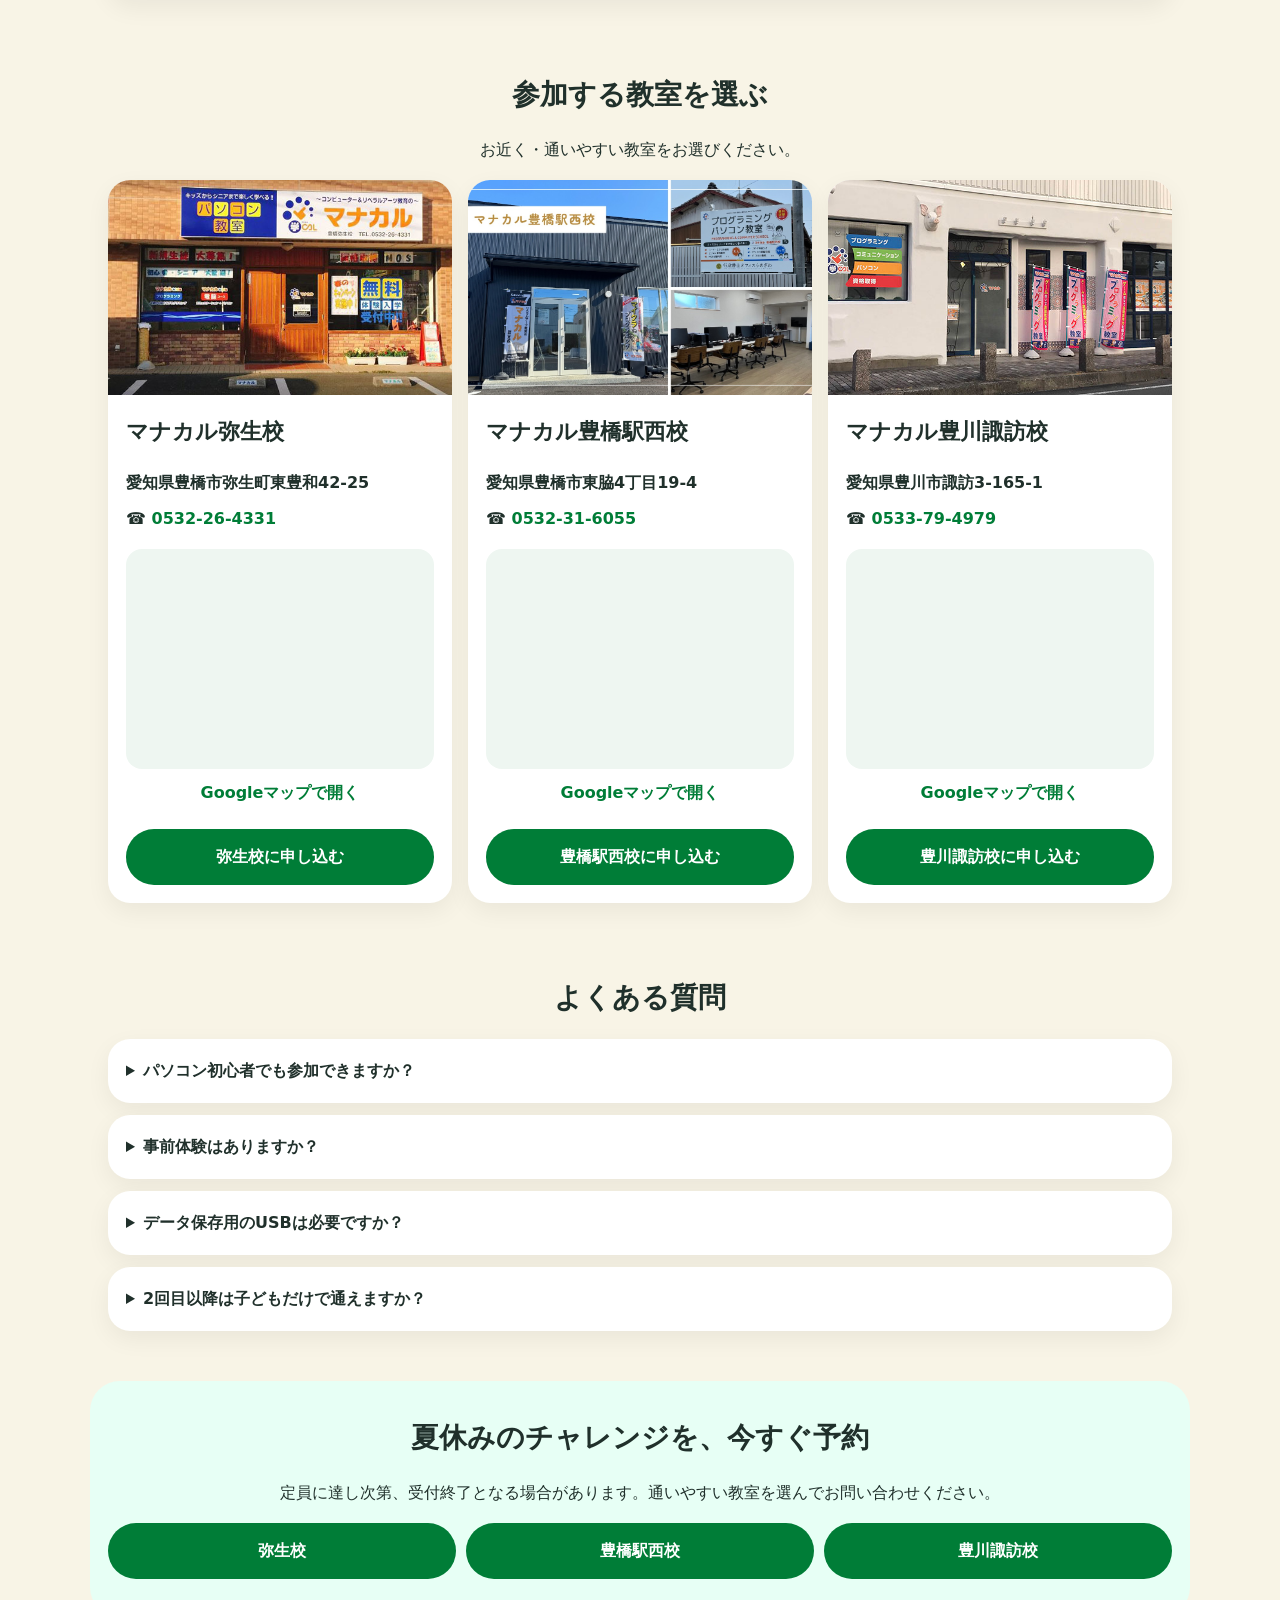
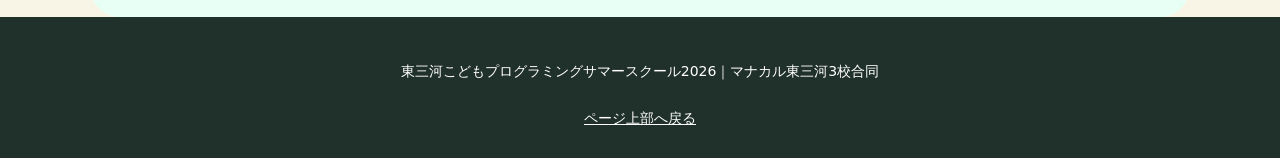
==== commit 2d362429: "各教室LINEボタンのクリック計測を追加" ====
--- a/index.html
+++ b/index.html
@@ -6,6 +6,14 @@
   <title>東三河こどもプログラミング サマースクール2026</title>
   <meta name="description" content="マナカル東三河3校合同。Scratch・Scratch Jr・マイクラ・タイピングを学べる夏休み限定プログラミング講座です。" />
   <link rel="stylesheet" href="style.css" />
+  <!-- Google tag (gtag.js) -->
+  <script async src="https://www.googletagmanager.com/gtag/js?id=G-4414N5058Q"></script>
+  <script>
+    window.dataLayer = window.dataLayer || [];
+    function gtag(){dataLayer.push(arguments);}
+    gtag('js', new Date());
+    gtag('config', 'G-4414N5058Q');
+  </script>
 </head>
 <body>
   <header class="hero" id="top">
@@ -78,9 +86,9 @@
       <p class="center">お近く・通いやすい教室をお選びください。</p>
       <!-- <div class="school-nav"><a href="#yayoi">弥生校</a><a href="#ekinishi">豊橋駅西校</a><a href="#toyokawa">豊川諏訪校</a></div> -->
       <div class="school-list">
-        <article class="school" id="yayoi"><img class="school-photo" src="images/school-yayoi.jpg" alt="マナカル弥生校の教室写真"><div class="school-body"><h3>マナカル弥生校</h3><p class="address">愛知県豊橋市弥生町東豊和42-25</p><p class="tel">☎ <a href="tel:0532264331">0532-26-4331</a></p><div class="map-wrap"><iframe title="マナカル弥生校 Googleマップ" loading="lazy" referrerpolicy="no-referrer-when-downgrade" src="https://www.google.com/maps?q=%E6%84%9B%E7%9F%A5%E7%9C%8C%E8%B1%8A%E6%A9%8B%E5%B8%82%E5%BC%A5%E7%94%9F%E7%94%BA%E6%9D%B1%E8%B1%8A%E5%92%8C42-25&output=embed"></iframe></div><a class="map-link" href="https://www.google.com/maps/search/?api=1&query=%E6%84%9B%E7%9F%A5%E7%9C%8C%E8%B1%8A%E6%A9%8B%E5%B8%82%E5%BC%A5%E7%94%9F%E7%94%BA%E6%9D%B1%E8%B1%8A%E5%92%8C42-25" target="_blank" rel="noopener">Googleマップで開く</a><a class="reserve-btn" href="https://lin.ee/oq0J8fW">弥生校に申し込む</a></div></article>
-        <article class="school" id="ekinishi"><img class="school-photo" src="images/school-ekinishi.jpg" alt="マナカル豊橋駅西校の教室写真"><div class="school-body"><h3>マナカル豊橋駅西校</h3><p class="address">愛知県豊橋市東脇4丁目19-4</p><p class="tel">☎ <a href="tel:0532316055">0532-31-6055</a></p><div class="map-wrap"><iframe title="マナカル豊橋駅西校 Googleマップ" loading="lazy" referrerpolicy="no-referrer-when-downgrade" src="https://www.google.com/maps?q=%E6%84%9B%E7%9F%A5%E7%9C%8C%E8%B1%8A%E6%A9%8B%E5%B8%82%E6%9D%B1%E8%84%874%E4%B8%81%E7%9B%AE19-4&output=embed"></iframe></div><a class="map-link" href="https://www.google.com/maps/search/?api=1&query=%E6%84%9B%E7%9F%A5%E7%9C%8C%E8%B1%8A%E6%A9%8B%E5%B8%82%E6%9D%B1%E8%84%874%E4%B8%81%E7%9B%AE19-4" target="_blank" rel="noopener">Googleマップで開く</a><a class="reserve-btn" href="https://lin.ee/PNMRNlX">豊橋駅西校に申し込む</a></div></article>
-        <article class="school" id="toyokawa"><img class="school-photo" src="images/school-toyokawa.jpg" alt="マナカル豊川諏訪校の教室写真"><div class="school-body"><h3>マナカル豊川諏訪校</h3><p class="address">愛知県豊川市諏訪3-165-1</p><p class="tel">☎ <a href="tel:0533794979">0533-79-4979</a></p><div class="map-wrap"><iframe title="マナカル豊川諏訪校 Googleマップ" loading="lazy" referrerpolicy="no-referrer-when-downgrade" src="https://www.google.com/maps?q=%E6%84%9B%E7%9F%A5%E7%9C%8C%E8%B1%8A%E5%B7%9D%E5%B8%82%E8%AB%8F%E8%A8%AA3-165-1&output=embed"></iframe></div><a class="map-link" href="https://www.google.com/maps/search/?api=1&query=%E6%84%9B%E7%9F%A5%E7%9C%8C%E8%B1%8A%E5%B7%9D%E5%B8%82%E8%AB%8F%E8%A8%AA3-165-1" target="_blank" rel="noopener">Googleマップで開く</a><a class="reserve-btn" href="https://lin.ee/QcZq0FK">豊川諏訪校に申し込む</a></div></article>
+        <article class="school" id="yayoi"><img class="school-photo" src="images/school-yayoi.jpg" alt="マナカル弥生校の教室写真"><div class="school-body"><h3>マナカル弥生校</h3><p class="address">愛知県豊橋市弥生町東豊和42-25</p><p class="tel">☎ <a href="tel:0532264331">0532-26-4331</a></p><div class="map-wrap"><iframe title="マナカル弥生校 Googleマップ" loading="lazy" referrerpolicy="no-referrer-when-downgrade" src="https://www.google.com/maps?q=%E6%84%9B%E7%9F%A5%E7%9C%8C%E8%B1%8A%E6%A9%8B%E5%B8%82%E5%BC%A5%E7%94%9F%E7%94%BA%E6%9D%B1%E8%B1%8A%E5%92%8C42-25&output=embed"></iframe></div><a class="map-link" href="https://www.google.com/maps/search/?api=1&query=%E6%84%9B%E7%9F%A5%E7%9C%8C%E8%B1%8A%E6%A9%8B%E5%B8%82%E5%BC%A5%E7%94%9F%E7%94%BA%E6%9D%B1%E8%B1%8A%E5%92%8C42-25" target="_blank" rel="noopener">Googleマップで開く</a><a class="reserve-btn" href="https://lin.ee/oq0J8fW" data-ga-event="line_click" data-ga-school="yayoi">弥生校に申し込む</a></div></article>
+        <article class="school" id="ekinishi"><img class="school-photo" src="images/school-ekinishi.jpg" alt="マナカル豊橋駅西校の教室写真"><div class="school-body"><h3>マナカル豊橋駅西校</h3><p class="address">愛知県豊橋市東脇4丁目19-4</p><p class="tel">☎ <a href="tel:0532316055">0532-31-6055</a></p><div class="map-wrap"><iframe title="マナカル豊橋駅西校 Googleマップ" loading="lazy" referrerpolicy="no-referrer-when-downgrade" src="https://www.google.com/maps?q=%E6%84%9B%E7%9F%A5%E7%9C%8C%E8%B1%8A%E6%A9%8B%E5%B8%82%E6%9D%B1%E8%84%874%E4%B8%81%E7%9B%AE19-4&output=embed"></iframe></div><a class="map-link" href="https://www.google.com/maps/search/?api=1&query=%E6%84%9B%E7%9F%A5%E7%9C%8C%E8%B1%8A%E6%A9%8B%E5%B8%82%E6%9D%B1%E8%84%874%E4%B8%81%E7%9B%AE19-4" target="_blank" rel="noopener">Googleマップで開く</a><a class="reserve-btn" href="https://lin.ee/PNMRNlX" data-ga-event="line_click" data-ga-school="ekinishi">豊橋駅西校に申し込む</a></div></article>
+        <article class="school" id="toyokawa"><img class="school-photo" src="images/school-toyokawa.jpg" alt="マナカル豊川諏訪校の教室写真"><div class="school-body"><h3>マナカル豊川諏訪校</h3><p class="address">愛知県豊川市諏訪3-165-1</p><p class="tel">☎ <a href="tel:0533794979">0533-79-4979</a></p><div class="map-wrap"><iframe title="マナカル豊川諏訪校 Googleマップ" loading="lazy" referrerpolicy="no-referrer-when-downgrade" src="https://www.google.com/maps?q=%E6%84%9B%E7%9F%A5%E7%9C%8C%E8%B1%8A%E5%B7%9D%E5%B8%82%E8%AB%8F%E8%A8%AA3-165-1&output=embed"></iframe></div><a class="map-link" href="https://www.google.com/maps/search/?api=1&query=%E6%84%9B%E7%9F%A5%E7%9C%8C%E8%B1%8A%E5%B7%9D%E5%B8%82%E8%AB%8F%E8%A8%AA3-165-1" target="_blank" rel="noopener">Googleマップで開く</a><a class="reserve-btn" href="https://lin.ee/QcZq0FK" data-ga-event="line_click" data-ga-school="toyokawa">豊川諏訪校に申し込む</a></div></article>
       </div>
     </section>
 
@@ -100,5 +108,17 @@
   </main>
 
   <footer><p>東三河こどもプログラミングサマースクール2026｜マナカル東三河3校合同</p><a href="#top">ページ上部へ戻る</a></footer>
+  <script>
+    document.addEventListener("DOMContentLoaded", function () {
+      document.querySelectorAll('[data-ga-event="line_click"]').forEach(function (el) {
+        el.addEventListener("click", function () {
+          gtag("event", "line_click", {
+            school: el.dataset.gaSchool || "",
+            label: el.textContent.trim()
+          });
+        });
+      });
+    });
+  </script>
 </body>
 </html>
--- a/style.css
+++ b/style.css
@@ -1 +1,439 @@
-*{box-sizing:border-box}html{scroll-behavior:smooth}body{margin:0;font-family:system-ui,-apple-system,BlinkMacSystemFont,"Noto Sans JP",sans-serif;color:#20302b;background:#f8f4e6;line-height:1.75}.hero{padding:42px 18px 36px;text-align:center;background:radial-gradient(circle at 20% 10%,rgba(56,180,139,.25),transparent 30%),linear-gradient(180deg,#e7fff5 0%,#f8f4e6 100%)}.badge{display:inline-block;padding:6px 14px;border-radius:999px;background:#fff;border:1px solid #38b48b;color:#007d37;font-weight:800;font-size:14px}.eyebrow{margin:18px 0 6px;color:#007d37;font-weight:900;letter-spacing:.08em}.sub-title{margin:0;color:#007d37;font-weight:900;font-size:clamp(22px,5.2vw,38px);letter-spacing:.02em}h1{margin:8px 0 14px;color:#0b51b7;font-size:clamp(44px,12vw,82px);line-height:1.12;font-weight:950;letter-spacing:.02em;text-shadow:0 4px 0 #fff,0 8px 20px rgba(0,0,0,.12)}.lead{max-width:720px;margin:0 auto 20px;font-size:17px;font-weight:800}.hero-points{display:flex;gap:8px;justify-content:center;flex-wrap:wrap;margin:18px auto 22px}.hero-points span{background:#fff;border-radius:999px;padding:8px 12px;font-weight:900;font-size:14px;box-shadow:0 6px 18px rgba(0,0,0,.06)}.cta-box{max-width:760px;margin:0 auto;padding:16px;background:rgba(255,255,255,.88);border-radius:24px;box-shadow:0 10px 30px rgba(0,0,0,.08)}.cta-title{margin:0 0 12px;font-weight:900}.quick-links,.school-nav{display:grid;gap:10px;grid-template-columns:1fr}.quick-links a,.school-nav a,.main-btn,.reserve-btn{display:inline-block;padding:14px 16px;border-radius:999px;text-decoration:none;text-align:center;font-weight:900}.quick-links a,.school-nav a{background:#007d37;color:white}.main-btn{width:min(100%,380px);background:#ff6f59;color:white;box-shadow:0 8px 20px rgba(255,111,89,.25)}.reserve-btn{width:100%;margin-top:8px;background:#007d37;color:white}.section{padding:38px 18px;max-width:1100px;margin:0 auto}.section h2{text-align:center;font-size:28px;line-height:1.35;margin:0 0 22px}.intro{text-align:center}.intro p{max-width:760px;margin:0 auto 12px;font-weight:600}.cards,.course-grid,.price-grid,.benefit-list,.school-list{display:grid;gap:16px}.card,.course,.price-card,.benefit-list article,.school,details,.box-note{background:white;border-radius:22px;padding:18px;box-shadow:0 8px 24px rgba(0,0,0,.06)}.card{font-weight:800;text-align:center}.accent{background:white;border-radius:30px}.course h3,.price-card h3,.benefit-list h3,.school h3{margin:0 0 10px;font-size:22px}.check-list{list-style:none;padding:0;margin:0}.check-list li{padding:8px 0 8px 32px;position:relative;font-weight:800}.check-list li::before{content:"✓";position:absolute;left:0;color:#38b48b;font-weight:900}.note{color:#5c665f;font-size:14px;margin:12px 0 0}.center,.center-action{text-align:center}.center-action{margin-top:22px}.price-card{text-align:center;position:relative;overflow:hidden}.price{margin:8px 0;color:#007d37;font-size:42px;font-weight:950;line-height:1}.price span{display:block;margin-top:8px;font-size:16px}.recommended{border:3px solid #ff6f59}.ribbon{position:absolute;top:14px;right:-34px;transform:rotate(35deg);background:#ff6f59;color:white;font-weight:900;padding:5px 36px;font-size:13px}.flow-list{list-style:none;margin:0;padding:0;display:grid;gap:12px}.flow-list li{display:grid;grid-template-columns:42px 1fr;gap:12px;align-items:start;background:#fff;border-radius:18px;padding:14px;box-shadow:0 8px 24px rgba(0,0,0,.05)}.flow-list span{display:grid;place-items:center;width:42px;height:42px;border-radius:50%;background:#38b48b;color:white;font-weight:900}.flow-list p{margin:0;font-weight:700}.school-nav{margin:18px auto 24px;max-width:820px}.school{padding:0;overflow:hidden;display:flex;flex-direction:column;scroll-margin-top:16px}.school-photo{display:block;width:100%;aspect-ratio:16/10;object-fit:cover;background:#eef6f1}.school-body{padding:18px;display:flex;flex-direction:column;gap:8px;flex:1}.address,.tel{margin:0;font-weight:800}.tel a{color:#007d37;text-decoration:none}.map-wrap{position:relative;width:100%;height:220px;border-radius:16px;overflow:hidden;background:#eef6f1;margin-top:8px}.map-wrap iframe{position:absolute;inset:0;width:100%;height:100%;border:0}.map-link{display:inline-block;color:#007d37;font-weight:900;text-align:center;text-decoration:none;margin:2px 0 6px}details{margin-bottom:12px}summary{font-weight:900;cursor:pointer}details p{margin:14px 0 0}.final-cta{text-align:center;background:#e7fff5;border-radius:30px}footer{padding:28px 20px;text-align:center;background:#20302b;color:white;font-size:14px}footer a{display:inline-block;margin-top:8px;color:#fff}@media (min-width:720px){.quick-links,.school-nav{grid-template-columns:repeat(3,1fr)}.cards{grid-template-columns:repeat(3,1fr)}.course-grid,.price-grid,.benefit-list{grid-template-columns:repeat(2,1fr)}.school-list{grid-template-columns:repeat(3,1fr)}}@media (max-width:719px){.map-wrap{height:240px}}
+* {
+  box-sizing: border-box;
+}
+html {
+  scroll-behavior: smooth;
+}
+body {
+  margin: 0;
+  font-family:
+    system-ui,
+    -apple-system,
+    BlinkMacSystemFont,
+    "Noto Sans JP",
+    sans-serif;
+  color: #20302b;
+  background: #f8f4e6;
+  line-height: 1.75;
+}
+.hero {
+  padding: 42px 18px 36px;
+  text-align: center;
+  background:
+    radial-gradient(
+      circle at 20% 10%,
+      rgba(56, 180, 139, 0.25),
+      transparent 30%
+    ),
+    linear-gradient(180deg, #e7fff5 0%, #f8f4e6 100%);
+}
+.badge {
+  display: inline-block;
+  padding: 6px 14px;
+  border-radius: 999px;
+  background: #fff;
+  border: 1px solid #38b48b;
+  color: #007d37;
+  font-weight: 800;
+  font-size: 14px;
+}
+.eyebrow {
+  margin: 18px 0 6px;
+  color: #007d37;
+  font-weight: 900;
+  letter-spacing: 0.08em;
+}
+.sub-title {
+  margin: 0;
+  color: #007d37;
+  font-weight: 900;
+  font-size: clamp(22px, 5.2vw, 38px);
+  letter-spacing: 0.02em;
+}
+h1 {
+  margin: 8px 0 14px;
+  color: #0b51b7;
+  font-size: clamp(44px, 12vw, 82px);
+  line-height: 1.12;
+  font-weight: 950;
+  letter-spacing: 0.02em;
+  text-shadow:
+    0 4px 0 #fff,
+    0 8px 20px rgba(0, 0, 0, 0.12);
+}
+.lead {
+  max-width: 720px;
+  margin: 0 auto 20px;
+  font-size: 17px;
+  font-weight: 800;
+}
+.hero-points {
+  display: flex;
+  gap: 8px;
+  justify-content: center;
+  flex-wrap: wrap;
+  margin: 18px auto 22px;
+}
+.hero-points span {
+  background: #fff;
+  border-radius: 999px;
+  padding: 8px 12px;
+  font-weight: 900;
+  font-size: 14px;
+  box-shadow: 0 6px 18px rgba(0, 0, 0, 0.06);
+}
+.cta-box {
+  max-width: 760px;
+  margin: 0 auto;
+  padding: 16px;
+  background: rgba(255, 255, 255, 0.88);
+  border-radius: 24px;
+  box-shadow: 0 10px 30px rgba(0, 0, 0, 0.08);
+}
+.cta-title {
+  margin: 0 0 12px;
+  font-weight: 900;
+}
+.quick-links,
+.school-nav {
+  display: grid;
+  gap: 10px;
+  grid-template-columns: 1fr;
+}
+.quick-links a,
+.school-nav a,
+.main-btn,
+.reserve-btn {
+  display: inline-block;
+  padding: 14px 16px;
+  border-radius: 999px;
+  text-decoration: none;
+  text-align: center;
+  font-weight: 900;
+}
+.quick-links a,
+.school-nav a {
+  background: #007d37;
+  color: white;
+}
+.main-btn {
+  width: min(100%, 380px);
+  background: #ff6f59;
+  color: white;
+  box-shadow: 0 8px 20px rgba(255, 111, 89, 0.25);
+}
+.reserve-btn {
+  width: 100%;
+  margin-top: 8px;
+  background: #007d37;
+  color: white;
+}
+.section {
+  padding: 38px 18px;
+  max-width: 1100px;
+  margin: 0 auto;
+}
+.section h2 {
+  text-align: center;
+  font-size: 28px;
+  line-height: 1.35;
+  margin: 0 0 22px;
+}
+.intro {
+  text-align: center;
+}
+.intro p {
+  max-width: 760px;
+  margin: 0 auto 12px;
+  font-weight: 600;
+}
+.cards,
+.course-grid,
+.price-grid,
+.benefit-list,
+.school-list {
+  display: grid;
+  gap: 16px;
+}
+.card,
+.course,
+.price-card,
+.benefit-list article,
+.school,
+details,
+.box-note {
+  background: white;
+  border-radius: 22px;
+  padding: 18px;
+  box-shadow: 0 8px 24px rgba(0, 0, 0, 0.06);
+}
+.card {
+  font-weight: 800;
+  text-align: center;
+}
+.accent {
+  background: white;
+  border-radius: 30px;
+}
+.course h3,
+.price-card h3,
+.benefit-list h3,
+.school h3 {
+  margin: 0 0 10px;
+  font-size: 22px;
+}
+.check-list {
+  list-style: none;
+  padding: 0;
+  margin: 0;
+}
+.check-list li {
+  padding: 8px 0 8px 32px;
+  position: relative;
+  font-weight: 800;
+}
+.check-list li::before {
+  content: "✓";
+  position: absolute;
+  left: 0;
+  color: #38b48b;
+  font-weight: 900;
+}
+.note {
+  color: #5c665f;
+  font-size: 14px;
+  margin: 12px 0 0;
+}
+.center,
+.center-action {
+  text-align: center;
+}
+.center-action {
+  margin-top: 22px;
+}
+.price-card {
+  text-align: center;
+  position: relative;
+  overflow: hidden;
+}
+.price {
+  margin: 8px 0;
+  color: #007d37;
+  font-size: 42px;
+  font-weight: 950;
+  line-height: 1;
+}
+.price span {
+  display: inline;
+  margin-left: 6px;
+  font-size: 18px;
+}
+.recommended {
+  border: 3px solid #ff6f59;
+}
+.ribbon {
+  position: absolute;
+  top: 15px;
+  right: -38px;
+
+  width: 140px;
+
+  background: #ff6f59;
+  color: white;
+
+  text-align: center;
+  font-weight: 800;
+  font-size: 13px;
+
+  padding: 8px 0;
+
+  transform: rotate(45deg);
+}
+/* .ribbon {
+  position: absolute;
+  top: 14px;
+  right: -34px;
+  transform: rotate(35deg);
+  background: #ff6f59;
+  color: white;
+  font-weight: 900;
+  padding: 5px 36px;
+  font-size: 13px;
+} */
+
+.flow-list {
+  list-style: none;
+  margin: 0 auto;
+  padding: 0;
+  display: grid;
+  gap: 34px;
+  max-width: 920px;
+}
+
+.flow-list li {
+  position: relative;
+  display: grid;
+  grid-template-columns: 56px 1fr;
+  gap: 16px;
+  align-items: center;
+  background: #fff;
+  /* border: 2px solid #e0e0e0; */
+  border-radius: 22px;
+  padding: 22px 28px;
+  box-shadow: none;
+  border-radius: 22px;
+  box-shadow: 0 8px 24px rgba(0,0,0,.06);
+}
+
+.flow-list li:not(:last-child)::after {
+  content: "";
+  position: absolute;
+  left: 50%;
+  bottom: -25px;
+  transform: translateX(-50%);
+  width: 0;
+  height: 0;
+  border-left: 14px solid transparent;
+  border-right: 14px solid transparent;
+  border-top: 14px solid #cfcfcf;
+}
+
+.flow-list span {
+  display: grid;
+  place-items: center;
+  width: 46px;
+  height: 46px;
+  border-radius: 50%;
+  background: #38b48b;
+  color: #fff;
+  font-weight: 900;
+  font-size: 18px;
+}
+
+.flow-list p {
+  margin: 0;
+  font-weight: 800;
+  line-height: 1.7;
+}
+
+.school-nav {
+  margin: 18px auto 24px;
+  max-width: 820px;
+}
+.school {
+  padding: 0;
+  overflow: hidden;
+  display: flex;
+  flex-direction: column;
+  scroll-margin-top: 16px;
+}
+.school-photo {
+  display: block;
+  width: 100%;
+  aspect-ratio: 16/10;
+  object-fit: cover;
+  background: #eef6f1;
+}
+.school-body {
+  padding: 18px;
+  display: flex;
+  flex-direction: column;
+  gap: 8px;
+  flex: 1;
+}
+.address,
+.tel {
+  margin: 0;
+  font-weight: 800;
+}
+.tel a {
+  color: #007d37;
+  text-decoration: none;
+}
+.map-wrap {
+  position: relative;
+  width: 100%;
+  height: 220px;
+  border-radius: 16px;
+  overflow: hidden;
+  background: #eef6f1;
+  margin-top: 8px;
+}
+.map-wrap iframe {
+  position: absolute;
+  inset: 0;
+  width: 100%;
+  height: 100%;
+  border: 0;
+}
+.map-link {
+  display: inline-block;
+  color: #007d37;
+  font-weight: 900;
+  text-align: center;
+  text-decoration: none;
+  margin: 2px 0 6px;
+}
+details {
+  margin-bottom: 12px;
+}
+summary {
+  font-weight: 900;
+  cursor: pointer;
+}
+details p {
+  margin: 14px 0 0;
+}
+.final-cta {
+  text-align: center;
+  background: #e7fff5;
+  border-radius: 30px;
+}
+footer {
+  padding: 28px 20px;
+  text-align: center;
+  background: #20302b;
+  color: white;
+  font-size: 14px;
+}
+footer a {
+  display: inline-block;
+  margin-top: 8px;
+  color: #fff;
+}
+@media (min-width: 720px) {
+  .quick-links,
+  .school-nav {
+    grid-template-columns: repeat(3, 1fr);
+  }
+  .cards {
+    grid-template-columns: repeat(3, 1fr);
+  }
+  .course-grid,
+  .price-grid,
+  .benefit-list {
+    grid-template-columns: repeat(2, 1fr);
+  }
+  .school-list {
+    grid-template-columns: repeat(3, 1fr);
+  }
+}
+@media (max-width: 719px) {
+  .map-wrap {
+    height: 240px;
+  }
+  .flow-list {
+    gap: 30px;
+  }
+
+  .flow-list li {
+    grid-template-columns: 44px 1fr;
+    padding: 18px 16px;
+  }
+
+  .flow-list span {
+    width: 40px;
+    height: 40px;
+    font-size: 16px;
+  }
+}
